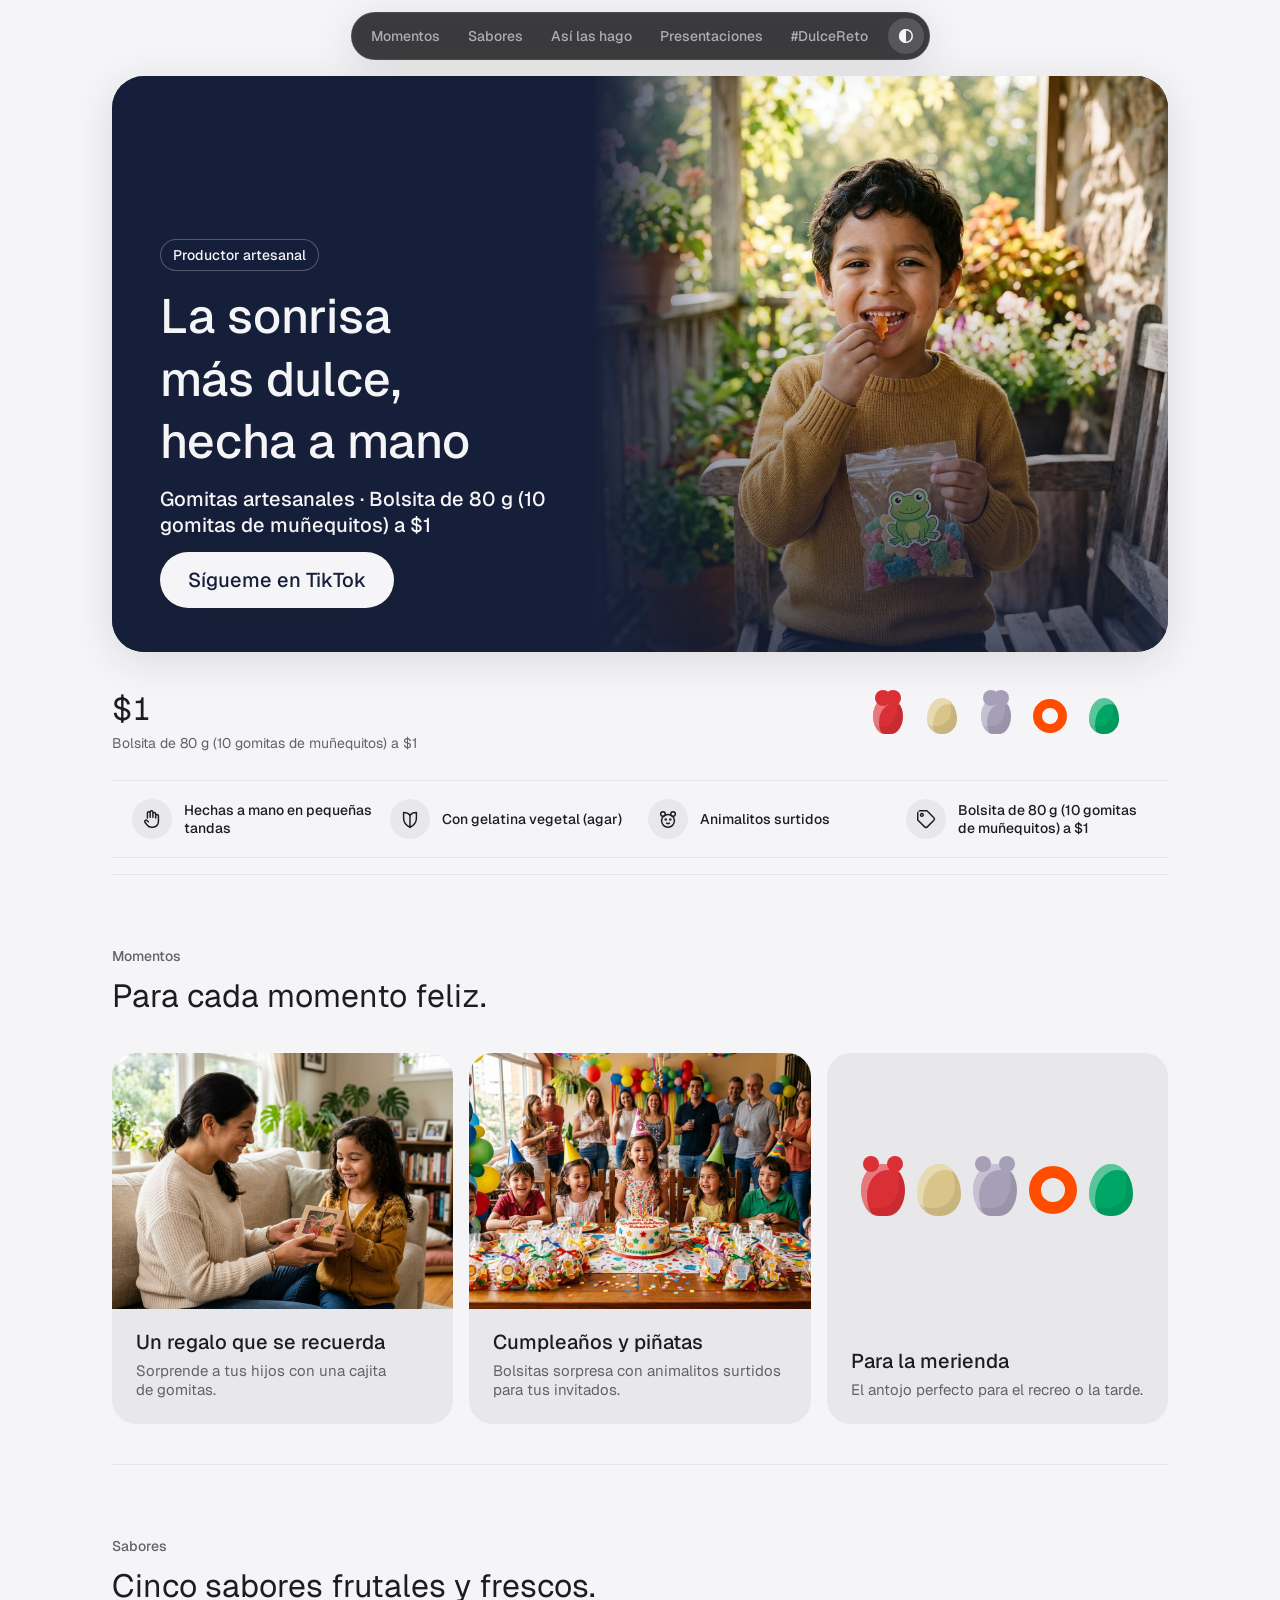
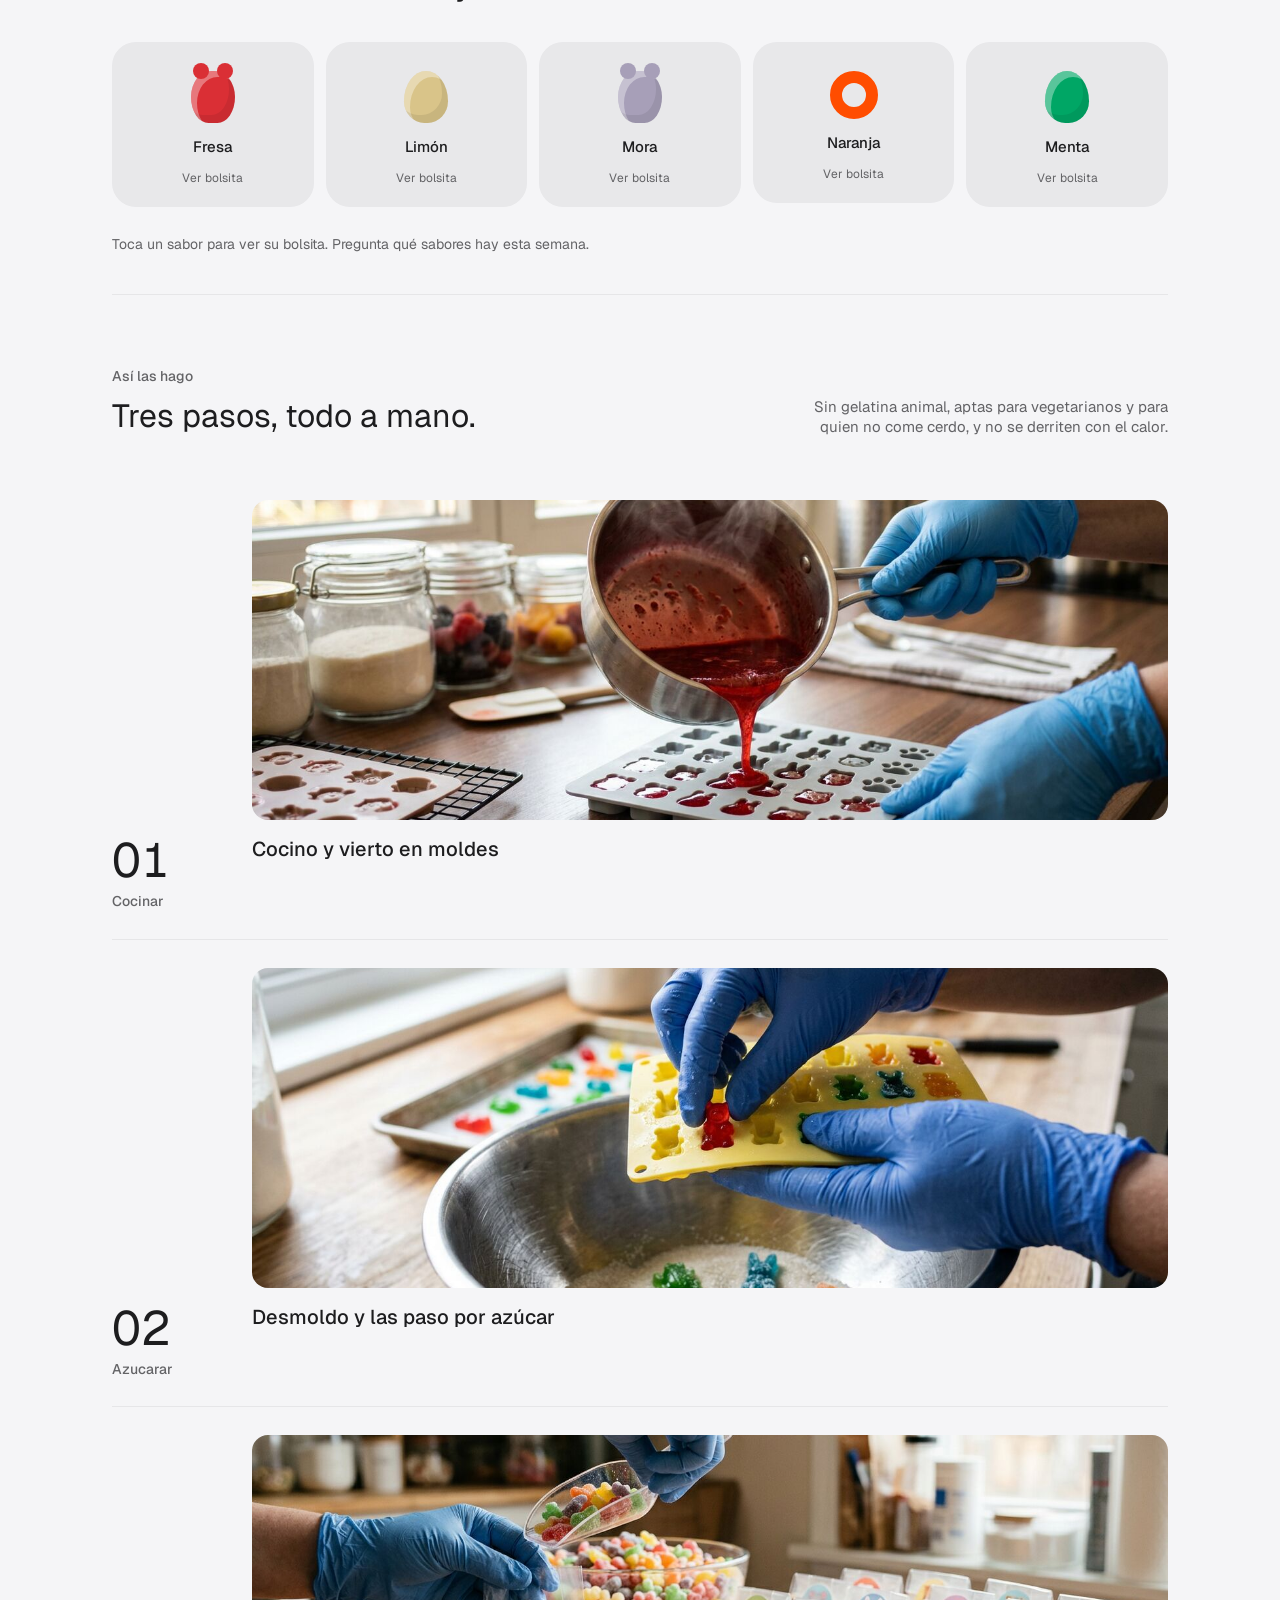
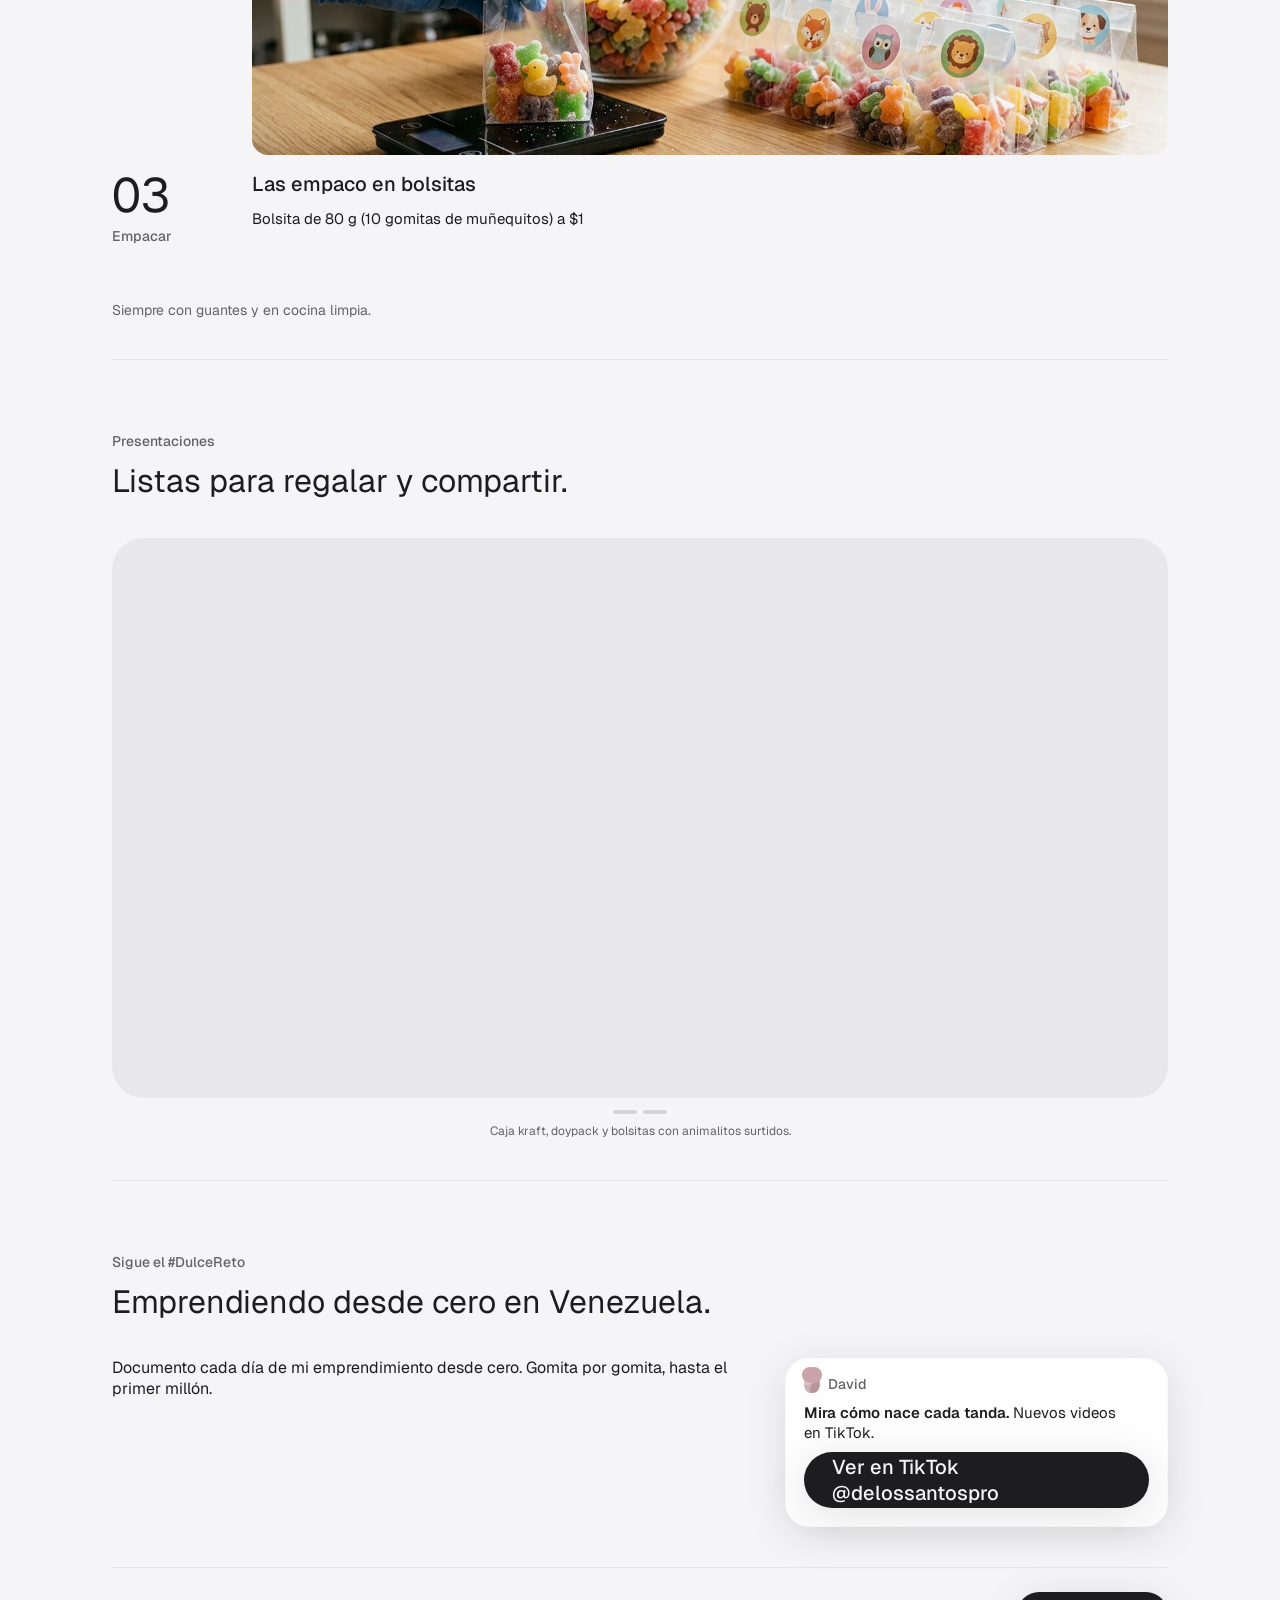
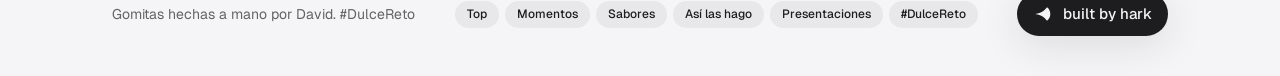
==== gomitas/index.html @ 108164f8 "Agregar páginas de gomitas (clientes y vendedores)" ====
<!doctype html>
<html lang="es-VE">
  <head>
    <meta charset="utf-8" />
    <meta name="viewport" content="width=device-width, initial-scale=1" />
    <title>La sonrisa más dulce, hecha a mano · Gomitas artesanales</title>
    <link rel="preconnect" href="https://fonts.googleapis.com" />
    <link rel="preconnect" href="https://fonts.gstatic.com" crossorigin />
    <link
      rel="stylesheet"
      href="https://fonts.googleapis.com/css2?family=Geist:wght@400;500;600&family=Geist+Mono:wght@400&display=swap"
    />
    <link rel="stylesheet" href="hark.css" />
    <link rel="stylesheet" href="hark-hero.css" />
    <link rel="stylesheet" href="hark-charts.css" />
    <style>
      /* Hero photo: square, boy centered, never cropped off */
      .x-hero-media { position: absolute; z-index: -2; overflow: hidden; }
      .x-hero-media .hero__img { object-position: center; z-index: 0; }
      @media (min-width: 761px) {
        .x-hero-media {
          top: 0; right: 0; bottom: 0; height: 100%; aspect-ratio: 1 / 1;
          -webkit-mask-image: linear-gradient(to right, transparent 0%, #000 22%);
          mask-image: linear-gradient(to right, transparent 0%, #000 22%);
        }
        .hero .hero__copy { max-width: min(40rem, 52%); }
      }
      @media (max-width: 760px) {
        .hero::after { display: none; }
        .x-hero-media { position: relative; width: 100%; aspect-ratio: 1 / 1; flex: none; }
        .hero .hero__copy { padding-top: 24px; }
      }
      /* Ken Burns, kept small so nothing gets cut */
      .hero .hero__img.x-kenburns { animation: x-kb 22s ease-in-out infinite alternate; transform-origin: 50% 50%; }
      @keyframes x-kb {
        from { transform: scale(1); }
        to { transform: scale(1.05); }
      }
      .hero .x-cta { background: var(--hero-text); color: var(--hero-surface); }

      /* Big TikTok button */
      .x-cta {
        display: inline-flex; align-items: center; justify-content: center; gap: 10px;
        min-height: 56px; padding: 0 28px; border-radius: var(--r-pill);
        background: var(--fill-primary); color: var(--text-primary-on);
        font: var(--type-body); font-weight: var(--weight-medium); font-size: var(--size-heading);
        text-decoration: none; box-shadow: var(--hark-shadow);
        transition: transform var(--dur-quick) var(--ease-out);
      }
      .x-cta:hover { transform: translateY(-2px) scale(1.02); }
      .x-cta:focus-visible { outline: 2px solid var(--text-primary); outline-offset: 3px; }
      .hero .x-cta { justify-self: start; }

      /* Gummy shapes */
      .x-gummy {
        display: inline-block; width: 44px; height: 52px;
        border-radius: 50% 50% 46% 46% / 58% 58% 42% 42%;
        background: var(--g, var(--chart-7));
        box-shadow: inset -6px -8px 0 rgba(0, 0, 0, 0.08), inset 6px 6px 0 rgba(255, 255, 255, 0.35);
        animation: x-float 4.2s ease-in-out infinite;
        animation-delay: var(--d, 0s);
      }
      .x-gummy--bear { border-radius: 46% 46% 40% 40% / 50% 50% 50% 50%; position: relative; }
      .x-gummy--bear::before, .x-gummy--bear::after {
        content: ""; position: absolute; top: -8px; width: 16px; height: 16px; border-radius: 50%; background: inherit;
      }
      .x-gummy--bear::before { left: 2px; }
      .x-gummy--bear::after { right: 2px; }
      .x-gummy--ring { border-radius: 50%; width: 48px; height: 48px; background: transparent; border: 12px solid var(--g); box-shadow: none; }
      @keyframes x-float {
        0%, 100% { transform: translateY(0) rotate(-4deg); }
        50% { transform: translateY(-10px) rotate(5deg); }
      }

      /* Flavors */
      .x-flavors { list-style: none; margin: 0; padding: 0; display: grid; grid-template-columns: repeat(auto-fit, minmax(140px, 1fr)); gap: 12px; }
      .x-flavors button {
        width: 100%; display: grid; justify-items: center; gap: 14px; padding: 28px 16px 20px; cursor: pointer;
        border: 1px solid transparent; border-radius: var(--r-l); background: var(--fill-tertiary);
        font: var(--type-body); font-weight: var(--weight-medium); color: var(--text-primary);
        transition: transform var(--dur-quick) var(--ease-out), border-color var(--dur-quick) var(--ease-out);
      }
      .x-flavors button:hover { transform: translateY(-3px); border-color: var(--stroke-primary); }
      .x-flavors small { font: var(--type-caption); color: var(--text-secondary); }

      /* Tappable floating gummies */
      .x-gbtn {
        display: inline-flex; align-items: center; justify-content: center; min-width: var(--tap); min-height: 56px;
        padding: 4px; border: 0; background: none; cursor: pointer; border-radius: var(--r-s);
        transition: transform var(--dur-quick) var(--ease-out);
      }
      .x-gbtn:hover { transform: scale(1.12); }
      .x-gbtn:focus-visible, .x-flavors button:focus-visible { outline: 2px solid var(--text-primary); outline-offset: 2px; }
      .x-gbtn--s .x-gummy { width: 30px; height: 36px; }
      .x-gbtn--s .x-gummy--ring { width: 34px; height: 34px; border-width: 9px; }
      .x-price { position: relative; }
      .x-float-gummies { display: flex; flex-wrap: wrap; gap: 6px; justify-content: center; padding-top: 8px; }
      @media (min-width: 761px) {
        .x-price { display: flex; align-items: center; gap: 16px; }
        .x-price > .stats { flex: 1; min-width: 0; }
        .x-float-gummies { flex: none; padding: 0 4% 0 0; gap: 10px; }
      }

      /* Flavor modal */
      .x-modal {
        border: 0; padding: 0; width: min(560px, calc(100% - 24px)); max-height: calc(100% - 32px);
        border-radius: var(--r-xl); background: var(--fill-primary-on); color: var(--text-primary); box-shadow: var(--hark-shadow);
      }
      .x-modal::backdrop { background: rgb(0 0 0 / 0.5); -webkit-backdrop-filter: var(--hark-blur); backdrop-filter: var(--hark-blur); }
      .x-modal[open] { animation: x-pop var(--dur-draw, 0.3s) var(--ease-out); }
      @keyframes x-pop { from { opacity: 0; transform: translateY(16px) scale(0.97); } to { opacity: 1; transform: none; } }
      .x-modal__inner { position: relative; display: grid; gap: 14px; padding: 24px; }
      .x-modal__close {
        position: absolute; top: 12px; right: 12px; width: var(--tap); height: var(--tap); border-radius: 50%;
        border: 1px solid var(--stroke-secondary); background: var(--fill-primary-on); color: var(--text-primary);
        font: var(--type-heading); line-height: 1; cursor: pointer; z-index: 1;
      }
      .x-modal__close:focus-visible, .x-modal .x-cta:focus-visible { outline: 2px solid var(--text-primary); outline-offset: 2px; }
      .x-modal__stage { margin: 8px 0 0; border-radius: var(--r-l); background: var(--fill-tertiary); overflow: hidden; aspect-ratio: 1408 / 768; }
      .x-modal__stage img { display: block; width: 100%; height: 100%; object-fit: contain; scale: 1.08; animation: x-wobble 3.6s ease-in-out infinite; }
      .x-modal__stage img[hidden] { display: none; }
      @keyframes x-wobble {
        0%, 100% { transform: translateY(0) rotate(-2deg); }
        50% { transform: translateY(-8px) rotate(2deg); }
      }
      .x-modal h2 { font: var(--type-title); margin: 0; padding-right: 48px; }
      .x-modal p { margin: 0; font: var(--type-body); color: var(--text-secondary); }
      .x-modal .x-cta { justify-self: stretch; }

      /* Carousel */
      .x-carousel { margin: 0; }
      .x-carousel__stage { position: relative; border-radius: var(--r-xl); overflow: hidden; height: clamp(280px, 46vw, 560px); background: var(--fill-tertiary); }
      .x-carousel__stage img { position: absolute; inset: 0; width: 100%; height: 100%; object-fit: cover; opacity: 0; animation: x-fade 12s infinite; }
      .x-carousel__stage img:nth-child(1) { animation-delay: 0s; }
      .x-carousel__stage img:nth-child(2) { animation-delay: 6s; }
      .x-carousel__stage:hover img { animation-play-state: paused; }
      .x-carousel__stage img.x-crop-zoom { transform: scale(1.6); transform-origin: 70% 65%; }
      @keyframes x-fade {
        0% { opacity: 0; transform: scale(1.04); }
        8% { opacity: 1; }
        50% { opacity: 1; }
        58% { opacity: 0; transform: scale(1); }
        100% { opacity: 0; }
      }
      .x-carousel__dots { display: flex; gap: 6px; justify-content: center; padding-top: 12px; }
      .x-carousel__dots span { width: 24px; height: 4px; border-radius: var(--r-pill); background: var(--stroke-primary); position: relative; overflow: hidden; }
      .x-carousel__dots span::after { content: ""; position: absolute; inset: 0; background: var(--text-primary); transform: scaleX(0); transform-origin: left; animation: x-bar 12s linear infinite; }
      .x-carousel__dots span:nth-child(2)::after { animation-delay: 6s; }
      @keyframes x-bar { 0% { transform: scaleX(0); } 50% { transform: scaleX(1); opacity: 1; } 50.01%, 100% { opacity: 0; } }
      .x-carousel figcaption { font-size: var(--size-caption); color: var(--text-secondary); padding: 10px 4px 0; text-align: center; }

      /* Reveal on scroll */
      .x-motion .x-reveal { opacity: 0; transform: translateY(28px); transition: opacity 0.8s var(--ease-out), transform 0.8s var(--ease-out); }
      .x-motion .x-reveal.is-in { opacity: 1; transform: none; }

      .x-motion .x-reveal { transition-delay: var(--delay, 0s); }

      /* Trust strip */
      .x-trust {
        list-style: none; margin: 0; padding: 18px 20px; display: grid;
        grid-template-columns: repeat(4, minmax(0, 1fr)); gap: 16px;
        border-top: 1px solid var(--stroke-secondary); border-bottom: 1px solid var(--stroke-secondary);
      }
      .x-trust li { display: flex; align-items: center; gap: 12px; font: var(--type-label); color: var(--text-primary); }
      .x-trust svg {
        flex: none; width: 40px; height: 40px; padding: 9px; border-radius: 50%; background: var(--fill-tertiary);
        fill: none; stroke: var(--text-primary); stroke-width: 1.6; stroke-linecap: round; stroke-linejoin: round;
      }
      @media (max-width: 900px) { .x-trust { grid-template-columns: repeat(2, minmax(0, 1fr)); } }
      @media (max-width: 480px) { .x-trust { grid-template-columns: 1fr; padding: 16px 4px; } }

      /* Moment cards */
      .x-moments { display: grid; grid-template-columns: repeat(3, minmax(0, 1fr)); gap: 16px; }
      .x-moment { display: flex; flex-direction: column; border-radius: var(--r-l); background: var(--fill-tertiary); overflow: hidden; }
      .x-moment__media { margin: 0; aspect-ratio: 4 / 3; overflow: hidden; }
      .x-moment__media img {
        width: 100%; height: 100%; object-fit: cover; display: block;
        transform: scale(1.1); transition: transform 1.6s var(--ease-out);
      }
      .x-moment.is-in .x-moment__media img, :root:not(.x-motion) .x-moment__media img { transform: scale(1); }
      .x-moment:hover .x-moment__media img { transform: scale(1.06); transition-duration: 0.9s; }
      .x-moment__body { padding: 20px 24px 24px; }
      .x-moment h3 { font: var(--type-heading); margin: 0 0 6px; }
      .x-moment p { margin: 0; font: var(--type-body); color: var(--text-secondary); }
      .x-moment--text { justify-content: flex-end; }
      .x-moment__deco { flex: 1; min-height: 160px; display: flex; align-items: center; justify-content: center; gap: 18px; }
      @media (max-width: 900px) { .x-moments { grid-template-columns: 1fr; } .x-moment__deco { min-height: 120px; } }

      @media (prefers-reduced-motion: reduce) {
        .x-moment__media img, .x-moment:hover .x-moment__media img { transform: none; transition: none; }
        .hero .hero__img.x-kenburns, .x-gummy, .x-carousel__dots span::after { animation: none; }
        .x-cta, .x-gbtn, .x-flavors button { transition: none; }
        .x-modal[open], .x-modal__stage img { animation: none; }
        .x-carousel__stage { height: auto; display: grid; grid-template-columns: 1fr 1fr; gap: 12px; background: none; border-radius: 0; }
        .x-carousel__stage img { position: static; opacity: 1; animation: none; height: clamp(200px, 32vw, 420px); border-radius: var(--r-l); }
        .x-carousel__stage img.x-crop-zoom { transform: none; object-position: 75% 70%; }
        .x-carousel__dots { display: none; }
        .x-motion .x-reveal { opacity: 1; transform: none; transition: none; }
      }
    </style>
  </head>
  <body>
    <div class="page" id="top">
      <header class="nav glass" data-auto></header>
      <main class="main">
        <section class="hero">
          <div class="x-hero-media"><img class="hero__img x-kenburns" src="hero-nino-centrado.jpg" alt="Niño sonriente comiendo gomitas, con una bolsita en la mano" /></div>
          <div class="hero__copy">
            <p class="hero__eyebrow">Productor artesanal</p>
            <h1>La sonrisa más dulce, hecha a mano</h1>
            <p class="hero__sub">Gomitas artesanales · Bolsita de 80 g (10 gomitas de muñequitos) a $1</p>
            <a class="x-cta" href="https://www.tiktok.com/@delossantospro" target="_blank" rel="noopener">Sígueme en TikTok</a>
          </div>
        </section>

        <div class="x-price x-reveal">
          <section class="stats">
            <div class="stat"><span class="stat__fig">$1</span><span class="stat__label">Bolsita de 80 g (10 gomitas de muñequitos) a $1</span></div>
          </section>
          <div class="x-float-gummies" role="group" aria-label="Toca un sabor">
            <button type="button" class="x-gbtn x-gbtn--s" data-flavor="fresa" aria-label="Ver sabor Fresa" aria-haspopup="dialog"><span class="x-gummy x-gummy--bear" style="--g: var(--fill-system-red)"></span></button>
            <button type="button" class="x-gbtn x-gbtn--s" data-flavor="limon" aria-label="Ver sabor Limón" aria-haspopup="dialog"><span class="x-gummy" style="--g: var(--chart-5); --d: -0.8s"></span></button>
            <button type="button" class="x-gbtn x-gbtn--s" data-flavor="mora" aria-label="Ver sabor Mora" aria-haspopup="dialog"><span class="x-gummy x-gummy--bear" style="--g: var(--chart-4); --d: -1.6s"></span></button>
            <button type="button" class="x-gbtn x-gbtn--s" data-flavor="naranja" aria-label="Ver sabor Naranja" aria-haspopup="dialog"><span class="x-gummy x-gummy--ring" style="--g: var(--fill-system-orange); --d: -2.4s"></span></button>
            <button type="button" class="x-gbtn x-gbtn--s" data-flavor="menta" aria-label="Ver sabor Menta" aria-haspopup="dialog"><span class="x-gummy" style="--g: var(--fill-system-green); --d: -3.2s"></span></button>
          </div>
        </div>

        <ul class="x-trust x-reveal" aria-label="Por qué elegirlas">
          <li>
            <svg viewBox="0 0 24 24" aria-hidden="true"><path d="M7 11V5.5a1.5 1.5 0 0 1 3 0V10m0-1.5v-4a1.5 1.5 0 0 1 3 0V10m0-3.5a1.5 1.5 0 0 1 3 0V11m0-2.5a1.5 1.5 0 0 1 3 0V15a6 6 0 0 1-6 6h-1.5a6 6 0 0 1-4.6-2.2L4.3 15.6a1.5 1.5 0 0 1 2.2-2L8 15"/></svg>
            <span>Hechas a mano en pequeñas tandas</span>
          </li>
          <li>
            <svg viewBox="0 0 24 24" aria-hidden="true"><path d="M12 21c4.5-2 7-5.5 7-10V5c-3 0-5.5 1-7 3-1.5-2-4-3-7-3v6c0 4.5 2.5 8 7 10Z"/><path d="M12 8v13"/></svg>
            <span>Con gelatina vegetal (agar)</span>
          </li>
          <li>
            <svg viewBox="0 0 24 24" aria-hidden="true"><circle cx="6.5" cy="6.5" r="2.5"/><circle cx="17.5" cy="6.5" r="2.5"/><circle cx="12" cy="14" r="7"/><circle cx="9.5" cy="12.5" r=".6"/><circle cx="14.5" cy="12.5" r=".6"/><path d="M10.5 16.5c.9.7 2.1.7 3 0"/></svg>
            <span>Animalitos surtidos</span>
          </li>
          <li>
            <svg viewBox="0 0 24 24" aria-hidden="true"><path d="M20.6 13.4 13.4 20.6a2 2 0 0 1-2.8 0L3 13V3h10l7.6 7.6a2 2 0 0 1 0 2.8Z"/><circle cx="7.5" cy="7.5" r="1.5"/></svg>
            <span>Bolsita de 80 g (10 gomitas de muñequitos) a $1</span>
          </li>
        </ul>

        <section class="section" id="momentos" data-nav="Momentos">
          <div class="head">
            <p class="head__eyebrow">Momentos</p>
            <h2>Para cada momento feliz.</h2>
          </div>
          <div class="x-moments">
            <article class="x-moment x-reveal">
              <figure class="x-moment__media"><img src="mama-regalo.jpg" alt="Mamá regalando una cajita de gomitas a su hija" /></figure>
              <div class="x-moment__body">
                <h3>Un regalo que se recuerda</h3>
                <p>Sorprende a tus hijos con una cajita de gomitas.</p>
              </div>
            </article>
            <article class="x-moment x-reveal" style="--delay: 0.12s">
              <figure class="x-moment__media"><img src="cumple-gomitas.jpg" alt="Fiesta de cumpleaños con bolsitas de gomitas como sorpresa" /></figure>
              <div class="x-moment__body">
                <h3>Cumpleaños y piñatas</h3>
                <p>Bolsitas sorpresa con animalitos surtidos para tus invitados.</p>
              </div>
            </article>
            <article class="x-moment x-moment--text x-reveal" style="--delay: 0.24s">
              <div class="x-moment__deco" role="group" aria-label="Toca un sabor" style="gap: 4px; flex-wrap: wrap">
                <button type="button" class="x-gbtn" data-flavor="fresa" aria-label="Ver sabor Fresa" aria-haspopup="dialog"><span class="x-gummy x-gummy--bear" style="--g: var(--fill-system-red)"></span></button>
                <button type="button" class="x-gbtn" data-flavor="limon" aria-label="Ver sabor Limón" aria-haspopup="dialog"><span class="x-gummy" style="--g: var(--chart-5); --d: -1s"></span></button>
                <button type="button" class="x-gbtn" data-flavor="mora" aria-label="Ver sabor Mora" aria-haspopup="dialog"><span class="x-gummy x-gummy--bear" style="--g: var(--chart-4); --d: -2s"></span></button>
                <button type="button" class="x-gbtn" data-flavor="naranja" aria-label="Ver sabor Naranja" aria-haspopup="dialog"><span class="x-gummy x-gummy--ring" style="--g: var(--fill-system-orange); --d: -3s"></span></button>
                <button type="button" class="x-gbtn" data-flavor="menta" aria-label="Ver sabor Menta" aria-haspopup="dialog"><span class="x-gummy" style="--g: var(--fill-system-green); --d: -3.6s"></span></button>
              </div>
              <div class="x-moment__body">
                <h3>Para la merienda</h3>
                <p>El antojo perfecto para el recreo o la tarde.</p>
              </div>
            </article>
          </div>
        </section>

        <section class="section" id="sabores" data-nav="Sabores">
          <div class="head">
            <p class="head__eyebrow">Sabores</p>
            <h2>Cinco sabores frutales y frescos.</h2>
          </div>
          <ul class="x-flavors x-reveal">
            <li><button type="button" data-flavor="fresa" aria-haspopup="dialog"><span class="x-gummy x-gummy--bear" style="--g: var(--fill-system-red)" aria-hidden="true"></span><span>Fresa</span><small>Ver bolsita</small></button></li>
            <li><button type="button" data-flavor="limon" aria-haspopup="dialog"><span class="x-gummy" style="--g: var(--chart-5); --d: -0.8s" aria-hidden="true"></span><span>Limón</span><small>Ver bolsita</small></button></li>
            <li><button type="button" data-flavor="mora" aria-haspopup="dialog"><span class="x-gummy x-gummy--bear" style="--g: var(--chart-4); --d: -1.6s" aria-hidden="true"></span><span>Mora</span><small>Ver bolsita</small></button></li>
            <li><button type="button" data-flavor="naranja" aria-haspopup="dialog"><span class="x-gummy x-gummy--ring" style="--g: var(--fill-system-orange); --d: -2.4s" aria-hidden="true"></span><span>Naranja</span><small>Ver bolsita</small></button></li>
            <li><button type="button" data-flavor="menta" aria-haspopup="dialog"><span class="x-gummy" style="--g: var(--fill-system-green); --d: -3.2s" aria-hidden="true"></span><span>Menta</span><small>Ver bolsita</small></button></li>
          </ul>
          <p class="fineprint">Toca un sabor para ver su bolsita. Pregunta qué sabores hay esta semana.</p>
        </section>

        <section class="section" id="elaboracion" data-nav="Así las hago">
          <div class="head">
            <p class="head__eyebrow">Así las hago</p>
            <h2>Tres pasos, todo a mano.</h2>
            <p class="head__sub">Sin gelatina animal, aptas para vegetarianos y para quien no come cerdo, y no se derriten con el calor.</p>
          </div>
          <div class="steps">
            <article class="step x-reveal">
              <figure class="step__figure"><img src="elab-1-guantes.jpg" alt="Manos con guantes vertiendo la mezcla de gomitas en los moldes" /></figure>
              <div class="step__intro"><p class="step__num">01</p><p class="step__eyebrow">Cocinar</p></div>
              <div><h3>Cocino y vierto en moldes</h3></div>
            </article>
            <article class="step x-reveal">
              <figure class="step__figure"><img src="elab-2-guantes.jpg" alt="Manos con guantes desmoldando gomitas y pasándolas por azúcar" /></figure>
              <div class="step__intro"><p class="step__num">02</p><p class="step__eyebrow">Azucarar</p></div>
              <div><h3>Desmoldo y las paso por azúcar</h3></div>
            </article>
            <article class="step x-reveal">
              <figure class="step__figure"><img src="elab-3-guantes.jpg" alt="Manos con guantes empacando gomitas en bolsitas" /></figure>
              <div class="step__intro"><p class="step__num">03</p><p class="step__eyebrow">Empacar</p></div>
              <div><h3>Las empaco en bolsitas</h3><p>Bolsita de 80 g (10 gomitas de muñequitos) a $1</p></div>
            </article>
          </div>
          <p class="fineprint">Siempre con guantes y en cocina limpia.</p>
        </section>

        <section class="section" id="presentaciones" data-nav="Presentaciones">
          <div class="head">
            <p class="head__eyebrow">Presentaciones</p>
            <h2>Listas para regalar y compartir.</h2>
          </div>
          <figure class="x-carousel x-reveal">
            <div class="x-carousel__stage">
              <img src="presentaciones-artesanal.jpg" alt="Gomitas artesanales en caja kraft, doypack y bolsitas con stickers de animalitos" />
              <img src="presentaciones-artesanal.jpg" class="x-crop-zoom" alt="Detalle de las bolsitas de gomitas con stickers de animalitos" />
            </div>
            <div class="x-carousel__dots" aria-hidden="true"><span></span><span></span></div>
            <figcaption>Caja kraft, doypack y bolsitas con animalitos surtidos.</figcaption>
          </figure>
        </section>

        <section class="section" id="dulcereto" data-nav="#DulceReto">
          <div class="head">
            <p class="head__eyebrow">Sigue el #DulceReto</p>
            <h2>Emprendiendo desde cero en Venezuela.</h2>
          </div>
          <div class="pair x-reveal">
            <div class="prose">
              <p>Documento cada día de mi emprendimiento desde cero. Gomita por gomita, hasta el primer millón.</p>
            </div>
            <aside class="callout" aria-label="Sígueme">
              <p class="callout__head"><span class="x-gummy x-gummy--bear" style="--g: var(--chart-7); width: 16px; height: 18px" aria-hidden="true"></span> David</p>
              <p class="callout__lead"><strong>Mira cómo nace cada tanda.</strong> Nuevos videos en TikTok.</p>
              <a class="x-cta" href="https://www.tiktok.com/@delossantospro" target="_blank" rel="noopener">Ver en TikTok @delossantospro</a>
            </aside>
          </div>
        </section>
      </main>
      <footer class="foot">
        <p>Gomitas hechas a mano por David. #DulceReto</p>
        <nav aria-label="Volver a las secciones" data-auto></nav>
        <a class="badge" href="https://hark.com/" target="_blank" rel="noopener"><span class="hark-mark"></span><span>built by hark</span></a>
      </footer>
    </div>
    <dialog class="x-modal" id="x-flavor" aria-modal="true" aria-labelledby="x-flavor-title" aria-describedby="x-flavor-text">
      <div class="x-modal__inner">
        <button type="button" class="x-modal__close" aria-label="Cerrar">×</button>
        <figure class="x-modal__stage">
          <img src="sabor80-fresa.jpg" data-flavor-img="fresa" alt="Bolsita de gomitas sabor fresa, 80 g" hidden />
          <img src="sabor80-limon.jpg" data-flavor-img="limon" alt="Bolsita de gomitas sabor limón, 80 g" hidden />
          <img src="sabor80-mora.jpg" data-flavor-img="mora" alt="Bolsita de gomitas sabor mora, 80 g" hidden />
          <img src="sabor80-naranja.jpg" data-flavor-img="naranja" alt="Bolsita de gomitas sabor naranja, 80 g" hidden />
          <img src="sabor80-menta.jpg" data-flavor-img="menta" alt="Bolsita de gomitas sabor menta, 80 g" hidden />
        </figure>
        <h2 id="x-flavor-title">Fresa</h2>
        <p id="x-flavor-text">Bolsita de fresa · 80 g · 10 gomitas de muñequitos · $1</p>
        <a class="x-cta" href="https://www.tiktok.com/@delossantospro" target="_blank" rel="noopener">Pídela por TikTok</a>
      </div>
    </dialog>
    <script src="hark.js"></script>
    <script>
      (function () {
        var names = { fresa: "Fresa", limon: "Limón", mora: "Mora", naranja: "Naranja", menta: "Menta" };
        var dlg = document.getElementById("x-flavor");
        var title = document.getElementById("x-flavor-title");
        var text = document.getElementById("x-flavor-text");
        var imgs = dlg.querySelectorAll("[data-flavor-img]");
        var lastTrigger = null;
        function focusables() {
          return Array.prototype.filter.call(dlg.querySelectorAll("button, a[href]"), function (el) { return el.offsetParent !== null; });
        }
        function open(key, trigger) {
          var name = names[key]; if (!name) return;
          lastTrigger = trigger;
          title.textContent = name;
          text.textContent = "Bolsita de " + name.toLowerCase() + " · 80 g · 10 gomitas de muñequitos · $1";
          imgs.forEach(function (img) { img.hidden = img.getAttribute("data-flavor-img") !== key; });
          if (typeof dlg.showModal === "function") dlg.showModal(); else dlg.setAttribute("open", "");
          dlg.querySelector(".x-modal__close").focus();
        }
        function close() {
          if (typeof dlg.close === "function" && dlg.open) dlg.close(); else dlg.removeAttribute("open");
        }
        dlg.addEventListener("close", function () { if (lastTrigger) lastTrigger.focus(); });
        document.querySelectorAll("[data-flavor]").forEach(function (btn) {
          btn.addEventListener("click", function () { open(btn.getAttribute("data-flavor"), btn); });
        });
        dlg.querySelector(".x-modal__close").addEventListener("click", close);
        dlg.addEventListener("click", function (e) { if (e.target === dlg) close(); });
        dlg.addEventListener("keydown", function (e) {
          if (e.key === "Escape") { e.preventDefault(); close(); return; }
          if (e.key !== "Tab") return;
          var f = focusables(); if (!f.length) return;
          var first = f[0], last = f[f.length - 1];
          if (e.shiftKey && document.activeElement === first) { e.preventDefault(); last.focus(); }
          else if (!e.shiftKey && document.activeElement === last) { e.preventDefault(); first.focus(); }
        });
      })();
    </script>
    <script>
      (function () {
        if (window.matchMedia("(prefers-reduced-motion: reduce)").matches || !("IntersectionObserver" in window)) return;
        document.documentElement.classList.add("x-motion");
        var io = new IntersectionObserver(function (entries) {
          entries.forEach(function (e) {
            if (e.isIntersecting) { e.target.classList.add("is-in"); io.unobserve(e.target); }
          });
        }, { threshold: 0.12, rootMargin: "0px 0px -40px 0px" });
        document.querySelectorAll(".x-reveal").forEach(function (el) { io.observe(el); });
      })();
    </script>
  </body>
</html>
---- gomitas/hark.css ----
/* Hark's design tokens and component styles. Each component's rules follow its @component comment. style-gates: data */

/* @component foundations */
:root {
  color-scheme: light dark;

  --text-primary: light-dark(#1d1d1f, #f5f5f7);         /* body text */
  --text-secondary: light-dark(#636366, #a1a1a6);       /* supporting grey text */
  --text-tertiary: light-dark(#1d1d1f4d, #f5f5f74d);    /* hollow dots, faint marks; never body text */
  --text-primary-on: light-dark(#f5f5f7, #1d1d1f);      /* text on --fill-primary */
  --text-secondary-on: light-dark(#aeaeb2, #5c5c60);    /* grey text on --fill-primary */
  --fill-primary: light-dark(#1d1d1f, #f5f5f7);         /* the strong fill: solid chips, the nav, the badge */
  --fill-primary-on: light-dark(#f5f5f7, #1d1d1f);      /* the page background */
  --fill-secondary: light-dark(#1d1d1f80, #f5f5f780);
  --fill-tertiary: light-dark(#e8e8ea, #2a2a2d);        /* the grey card, panel and row tint */
  --fill-segment: light-dark(#3a3a3c, #e2e2e4);         /* the nav's tab track */
  --fill-system-green: #00a665;                         /* status: done, ready */
  --fill-system-orange: #ff4d00;                        /* status: now, current */
  --fill-system-red: light-dark(#da2f35, #f1555b);      /* status: blocked, error */
  --transparent-primary: light-dark(#1d1d1f4d, #f5f5f74d);
  --stroke-primary: light-dark(#1d1d1f24, #f5f5f724);   /* strong hairline */
  --stroke-secondary: light-dark(#1d1d1f12, #f5f5f712); /* faint hairline between rows */
  --stroke-primary-on: light-dark(#f5f5f71a, #1d1d1f1a);
  --stroke-composer: light-dark(#f5f5f780, #1d1d1f80);  /* the callout's glass edge */
  --stroke-system-orange: #ff4d0026;
  --hover-wash: light-dark(#1d1d1f0d, #f5f5f70d);
  --hover-wash-primary-on: light-dark(#f9f9fa26, #1d1d1f14);

  /* The hero is light text over a dark photo in both themes. */
  --hero-surface: #161f39;
  --hero-text: #f5f5f7;
  --hero-text-muted: #f5f5f7cc;
  --hero-scrim-strong: rgb(22 31 57 / 0.78);
  --hero-scrim-soft: rgb(22 31 57 / 0.3);
  --hero-scrim-side: rgb(22 31 57 / 0.45);
  --hero-glass: rgb(22 31 57 / 0.42);
  --hero-glass-faint: rgb(22 31 57 / 0.35);
  --hero-glass-stroke: rgb(245 245 247 / 0.28);

  --mat-regular: light-dark(rgb(255 255 255 / 0.56), rgb(29 29 31 / 0.55));
  --mat-thin: light-dark(rgb(255 255 255 / 0.22), rgb(29 29 31 / 0.4));
  --mat-agent: light-dark(rgb(255 255 255 / 0.84), rgb(29 29 31 / 0.66));
  --mat-inverse: color-mix(in srgb, var(--fill-primary) 86%, transparent);  /* the nav: dark on light, light on dark */
  --hark-blur: blur(50px) saturate(1.6);
  --hark-shadow: 0 8px 40px #1d1d1f1f;

  --sans: "GT Standard", "GT Standard L", "Geist", -apple-system, BlinkMacSystemFont, "Helvetica Neue", sans-serif;
  --lh: 1.3;                                            /* every text style is 130% */
  --weight-light: 300;
  --weight-regular: 400;
  --weight-medium: 500;
  --weight-bold: 600;
  --size-caption: 12px;                                 /* the smallest text allowed */
  --size-meta: 13px;
  --size-small: 14px;
  --size-body: 15px;
  --size-prose: 16px;
  --size-heading: 20px;
  --size-figure: clamp(24px, 3vw, 32px);
  --size-title: clamp(26px, 3vw, 32px);
  --size-display: clamp(34px, 5vw, 48px);
  --size-lede: clamp(16px, 1.7vw, 20px);

  --type-caption: var(--weight-regular) var(--size-caption)/var(--lh) var(--sans);
  --type-tag: var(--weight-medium) var(--size-caption)/var(--lh) var(--sans);
  --type-small: var(--weight-regular) var(--size-small)/var(--lh) var(--sans);
  --type-label: var(--weight-medium) var(--size-small)/var(--lh) var(--sans);
  --type-body: var(--weight-regular) var(--size-body)/var(--lh) var(--sans);
  --type-body-strong: var(--weight-medium) var(--size-body)/var(--lh) var(--sans);
  --type-heading: var(--weight-medium) var(--size-heading)/var(--lh) var(--sans);
  --type-lede: var(--weight-medium) var(--size-lede)/var(--lh) var(--sans);
  --type-figure: var(--weight-regular) var(--size-figure)/var(--lh) var(--sans);
  --type-title: var(--weight-regular) var(--size-title)/var(--lh) var(--sans);
  --type-display: var(--weight-medium) var(--size-display)/var(--lh) var(--sans);
  --type-numeral: var(--weight-regular) 48px/1 var(--sans);

  --r-s: 12px;
  --r-m: 16px;
  --r-l: 24px;
  --r-xl: 32px;
  --r-pill: 100px;

  --ease-out: cubic-bezier(0.23, 1, 0.32, 1);
  --dur-quick: 160ms;
  --dur-draw: 1400ms;

  --page-max: 1120px;
  --gutter: clamp(16px, 3vw, 32px);                     /* the page's side padding */
  --tap: 44px;                                          /* the smallest touch target */
}
:root[data-theme="light"] { color-scheme: light; }
:root[data-theme="dark"] { color-scheme: dark; }

* { box-sizing: border-box; }
html { -webkit-text-size-adjust: 100%; scroll-behavior: smooth; }
@media (prefers-reduced-motion: reduce) { html { scroll-behavior: auto; } }

body {
  margin: 0;
  background: var(--fill-primary-on);
  color: var(--text-primary);
  font: var(--type-body);
  -webkit-font-smoothing: antialiased;
  overflow-x: hidden;
}

img { max-width: 100%; display: block; }
figure { margin-inline: 0; }
a { color: inherit; }
b, strong { font-weight: var(--weight-bold); }
p { margin: 0; text-wrap: pretty; }
h1, h2, h3 { margin: 0; text-wrap: balance; }
small { font-size: max(var(--size-caption), 0.85em); }
.sub { color: var(--text-secondary); }

:focus-visible { outline: 2px solid var(--fill-primary); outline-offset: 3px; border-radius: 6px; }

/* @component page */
.page {
  max-width: var(--page-max);
  margin: 0 auto;
  padding-inline: var(--gutter);
  padding-block: 12px 40px;
  display: grid;
  grid-template-columns: minmax(0, 1fr);
  gap: 16px;
}
.main { display: grid; grid-template-columns: minmax(0, 1fr); gap: 16px; min-width: 0; }

.glass {
  background: var(--mat-inverse);
  -webkit-backdrop-filter: var(--hark-blur);
  backdrop-filter: var(--hark-blur);
  border: 1px solid var(--stroke-primary-on);
}
.nav {
  position: sticky;
  top: calc(env(safe-area-inset-top, 0px) + 12px);
  z-index: 20;
  justify-self: center;
  max-width: 100%;
  display: flex;
  align-items: center;
  gap: 6px;
  padding: 5px;
  border-radius: var(--r-pill);
  box-shadow: var(--hark-shadow);
}
.nav :focus-visible { outline-color: var(--fill-primary-on); }
.seg {
  display: flex;
  min-width: 0;
  overflow-x: auto;
  scrollbar-width: none;
  border-radius: var(--r-pill);
  background: var(--fill-segment);
}
.seg::-webkit-scrollbar { display: none; }
.seg a {
  flex: none;
  padding: 8px 14px;
  border-radius: var(--r-pill);
  font: var(--type-label);
  color: var(--text-secondary-on);
  text-decoration: none;
  white-space: nowrap;
}
.seg a:hover { color: var(--text-primary-on); }
/* The active tab carries its own fill so its text is measured against it. */
.seg a[aria-current="true"] { background: var(--fill-primary-on); color: var(--text-primary); }
.theme-btn {
  flex: none;
  width: 36px; height: 36px;
  display: grid;
  place-items: center;
  border: 0;
  border-radius: 50%;
  background: var(--hover-wash-primary-on);
  color: var(--text-primary-on);
  cursor: pointer;
}
.theme-btn:hover { box-shadow: inset 0 0 0 100px var(--hover-wash-primary-on); }
.theme-btn::before { content: ""; width: 14px; height: 14px; border-radius: 50%; box-shadow: inset 0 0 0 1.5px currentColor; background: linear-gradient(to right, light-dark(currentColor, transparent) 50%, light-dark(transparent, currentColor) 50%); }
@media (max-width: 599px) {
  .seg a { display: flex; align-items: center; min-height: var(--tap); }
  .theme-btn { width: var(--tap); height: var(--tap); }
}

/* @component footer */
.foot {
  display: flex;
  flex-wrap: wrap;
  align-items: center;
  justify-content: space-between;
  gap: 16px 24px;
  padding-top: 24px;
  border-top: 1px solid var(--stroke-secondary);
  font-size: var(--size-small);
  color: var(--text-secondary);
}
.foot strong { color: var(--text-primary); }
.foot nav { display: flex; flex-wrap: wrap; gap: 6px; }
.foot nav a {
  padding: 6px 12px;
  border-radius: var(--r-pill);
  background: var(--fill-tertiary);
  color: var(--text-primary);
  font: var(--type-tag);
  text-decoration: none;
}
.foot nav a:hover { box-shadow: inset 0 0 0 100px var(--hover-wash); }
.badge {
  display: inline-flex;
  align-items: center;
  gap: 10px;
  padding: 12px 16px;
  border-radius: var(--r-xl);
  background: var(--fill-primary);
  color: var(--text-primary-on);
  box-shadow: var(--hark-shadow);
  font: var(--weight-medium) var(--size-body)/1.1 var(--sans);
  text-decoration: none;
}
.badge:hover { box-shadow: var(--hark-shadow), inset 0 0 0 100px var(--hover-wash-primary-on); }
.hark-mark { display: inline-grid; place-items: center; }
.hark-mark svg { display: block; }
@media (max-width: 599px) {
  .foot nav a { display: inline-flex; align-items: center; min-height: var(--tap); min-width: var(--tap); }
  .badge { min-height: var(--tap); }
}

/* @component chip */
.chip {
  display: inline-flex;
  align-items: center;
  gap: 6px;
  padding: 4px 10px 4px 8px;
  border-radius: var(--r-pill);
  font: var(--type-tag);
  max-width: 100%;
  background: var(--fill-tertiary);
  color: var(--text-secondary);
  vertical-align: middle;
}
.chip::before {
  content: "";
  width: 7px; height: 7px;
  border-radius: 50%;
  flex: none;
  box-shadow: inset 0 0 0 1.5px var(--text-tertiary);
}
.chip--solid { background: var(--fill-primary); color: var(--text-primary-on); }
.chip--solid::before { background: var(--fill-system-green); box-shadow: none; }
td .chip { white-space: nowrap; }
/* @component dot */
.dot {
  display: inline-flex;
  align-items: center;
  gap: 6px;
  margin-top: 4px;
  font: var(--type-tag);
  color: var(--text-primary);
}
.dot::before { content: ""; width: 7px; height: 7px; border-radius: 50%; background: var(--fill-system-green); }
tbody th .dot { display: flex; width: fit-content; }
/* @component pill */
.pill {
  display: inline-block;
  padding: 1px 8px;
  border-radius: var(--r-pill);
  background: var(--fill-tertiary);
  color: var(--text-secondary);
  font: var(--type-tag);
  white-space: normal;
  vertical-align: 1px;
}
/* @component button, link and links */
.btn {
  display: inline-flex;
  align-items: center;
  gap: 6px;
  min-height: 30px;
  padding: 5px 12px;
  border-radius: var(--r-s);
  background: var(--fill-primary-on);
  color: var(--text-primary);
  border: 1px solid var(--stroke-primary);
  font: var(--type-tag);
  text-decoration: none;
  max-width: 100%;
  transition: box-shadow var(--dur-quick) ease;
}
.btn:hover { box-shadow: inset 0 0 0 100px var(--hover-wash); }
.btn[target="_blank"]::after { content: "\2197"; font-size: 11px; color: var(--text-secondary); }
.link {
  color: var(--text-primary);
  text-decoration: underline;
  text-decoration-color: var(--stroke-primary);
  text-underline-offset: 3px;
  max-width: 100%;
  overflow-wrap: anywhere;
}
.link:hover { text-decoration-color: currentColor; }
.links { display: flex; flex-wrap: wrap; gap: 8px; }
@media (pointer: coarse), (max-width: 599px) { .btn { min-height: var(--tap); padding-inline: 14px; } }
@media (max-width: 599px) {
  .link { display: inline-flex; align-items: center; min-width: var(--tap); min-height: var(--tap); margin: -13px 0; vertical-align: middle; }
}
/* @component text and fineprint */
.prose { display: grid; gap: 12px; max-width: 68ch; font-size: var(--size-prose); }
.fineprint { font-size: var(--size-small); color: var(--text-secondary); max-width: 70ch; }
/* @component hero */
.hero {
  position: relative;
  min-height: clamp(460px, 64vh, 660px);
  border-radius: var(--r-xl);
  overflow: hidden;
  display: flex;
  align-items: flex-end;
  color: var(--hero-text);
  isolation: isolate;
  box-shadow: var(--hark-shadow);
  background: var(--hero-surface);
}
/* Without a photo the hero is as tall as its copy, so the callout sits beside the copy instead of over it. */
.hero:not(:has(.hero__img)) { min-height: 0; background: var(--hero-surface) center / cover no-repeat; }
.hero:not(:has(.hero__img))::after { background: linear-gradient(to right, var(--hero-scrim-side) 0%, transparent 60%); }
@media (min-width: 761px) {
  .hero:not(:has(.hero__img)) > .callout { position: static; flex: none; align-self: flex-start; margin: clamp(16px, 2.4vw, 24px) clamp(16px, 2.4vw, 24px) clamp(16px, 2.4vw, 24px) auto; }
}
.hero__img {
  position: absolute;
  inset: 0;
  width: 100%;
  height: 100%;
  object-fit: cover;
  object-position: 40% 60%;
  z-index: -2;
}
.hero::after {
  content: "";
  position: absolute;
  inset: 0;
  z-index: -1;
  background:
    linear-gradient(to top, var(--hero-scrim-strong) 0%, var(--hero-scrim-soft) 42%, transparent 66%),
    linear-gradient(to right, var(--hero-scrim-side) 0%, transparent 60%);
}
.hero__copy {
  display: grid;
  gap: 14px;
  max-width: 40rem;
  padding: clamp(24px, 4vw, 48px);
  padding-bottom: clamp(28px, 3.4vw, 44px);
}
.hero__eyebrow {
  justify-self: start;
  padding: 6px 12px;
  border-radius: var(--r-pill);
  background: var(--hero-glass);
  border: 1px solid var(--hero-glass-stroke);
  -webkit-backdrop-filter: var(--hark-blur);
  backdrop-filter: var(--hark-blur);
  font: var(--type-label);
}
.hero h1 { font: var(--type-display); letter-spacing: 0; }
.hero h1 em { font-style: normal; }
.hero__sub { font: var(--type-lede); max-width: 34ch; }
.hero__meta { font-size: var(--size-small); color: var(--hero-text-muted); }
.hero__credit {
  position: absolute;
  right: clamp(20px, 3vw, 32px);
  bottom: 16px;
  padding: 4px 10px;
  border-radius: var(--r-pill);
  background: var(--hero-glass-faint);
  -webkit-backdrop-filter: var(--hark-blur);
  backdrop-filter: var(--hark-blur);
  font: var(--type-caption);
  color: var(--hero-text-muted);
}
.hero > .callout {
  position: absolute;
  top: clamp(16px, 2.4vw, 24px);
  right: clamp(16px, 2.4vw, 24px);
  width: min(320px, calc(100% - 32px));
}
@media (max-width: 760px) {
  .hero { flex-direction: column; justify-content: flex-end; align-items: stretch; min-height: 0; }
  .hero__img { object-position: 22% 50%; }
  .hero__copy { padding-top: 260px; padding-bottom: 28px; }
  .hero:not(:has(.hero__img)) .hero__copy { padding-top: clamp(24px, 4vw, 48px); }
  .hero__credit { top: 16px; right: 16px; bottom: auto; }
  .hero > .callout { position: static; width: auto; margin: 0 12px 12px; }
}
/* @component callout */
.callout {
  max-width: 420px;
  display: grid;
  gap: 10px;
  padding: 16px 18px 18px;
  border-radius: var(--r-l);
  background: var(--mat-agent);
  -webkit-backdrop-filter: var(--hark-blur);
  backdrop-filter: var(--hark-blur);
  border: 1px solid var(--stroke-composer);
  box-shadow: var(--hark-shadow);
  color: var(--text-primary);
  font-size: var(--size-small);
}
.callout__head { display: flex; align-items: center; gap: 8px; color: var(--text-secondary); font-weight: var(--weight-medium); }
.callout__head svg { color: var(--text-primary); }
.callout__lead { font-size: var(--size-body); }
.callout .fineprint { font-size: var(--size-caption); }
.callout .btn { justify-self: start; }
/* @component stats */
.stats { display: grid; grid-auto-flow: column; grid-auto-columns: minmax(0, 1fr); padding-top: 8px; }
.stat {
  display: grid;
  grid-template-rows: 1fr auto;
  gap: 4px;
  padding: 12px 24px;
  border-left: 1px solid var(--stroke-secondary);
}
.stat:first-child { border-left: 0; padding-left: 0; }
.stat__fig { font: var(--type-figure); font-variant-numeric: tabular-nums; }
.stat__label { font-size: var(--size-small); color: var(--text-secondary); }
@media (max-width: 760px) {
  .stats { grid-auto-flow: row; grid-template-columns: auto minmax(0, 1fr); column-gap: 12px; padding-top: 0; }
  .stat { grid-column: 1 / -1; grid-template-columns: subgrid; align-items: baseline; gap: 12px; padding: 14px 0; border-left: 0; border-top: 1px solid var(--stroke-secondary); }
  .stat:first-child { border-top: 0; }
}
/* @component section */
.section {
  padding-block: clamp(40px, 6vw, 72px) clamp(16px, 2vw, 24px);
  border-top: 1px solid var(--stroke-secondary);
  scroll-margin-top: calc(env(safe-area-inset-top, 0px) + 72px); /* Clears the sticky .nav: its top offset plus its tallest height, 56px. */
  min-width: 0;
}
.section > * + * { margin-top: clamp(20px, 2.4vw, 28px); }
.section > .head + * { margin-top: 0; }
.head {
  display: grid;
  grid-template-columns: minmax(0, 1.65fr) minmax(0, 1fr);
  gap: 10px 40px;
  align-items: end;
  margin-bottom: clamp(24px, 3vw, 36px);
}
.head__eyebrow { grid-column: 1 / -1; font: var(--type-label); color: var(--text-secondary); }
.head h2 { font: var(--type-title); }
.head__sub { justify-self: end; font-size: var(--size-body); color: var(--text-secondary); max-width: 44ch; text-align: right; }
@media (max-width: 900px) { .head { grid-template-columns: 1fr; } .head__sub { justify-self: start; text-align: left; } }
/* @component table */
.table-wrap { margin-inline: -12px; padding-inline: 12px; overflow-x: auto; }
table { width: 100%; border-collapse: collapse; font: var(--type-small); font-variant-numeric: tabular-nums; }
caption { text-align: left; font: var(--type-caption); color: var(--text-secondary); padding: 0 0 10px; }
th, td { text-align: left; vertical-align: top; padding: 12px; border-bottom: 1px solid var(--stroke-secondary); }
th:first-child, td:first-child { padding-left: 0; }
th:last-child, td:last-child { padding-right: 0; }
thead th {
  font: var(--type-tag);
  color: var(--text-secondary);
  border-bottom-color: var(--stroke-primary);
  padding-top: 0;
  padding-bottom: 8px;
  white-space: nowrap;
}
tbody th { font-weight: var(--weight-bold); }
tbody tr:last-child > * { border-bottom: 0; }
.rowhead { white-space: nowrap; }
td small, th small { display: block; font: var(--type-caption); color: var(--text-secondary); margin-top: 2px; }
td.num { font-weight: var(--weight-bold); white-space: nowrap; }
td.num small { white-space: normal; }
.muted { color: var(--text-secondary); }
tr.is-highlight > * { background: var(--fill-tertiary); }
tr.is-highlight > :first-child { box-shadow: -12px 0 var(--fill-tertiary); }
tr.is-highlight > :last-child { box-shadow: 12px 0 var(--fill-tertiary); }
.after-table { margin-top: 20px; padding-inline: 12px; }
@media (max-width: 599px) {
  .table-wrap table, .table-wrap tbody, .table-wrap tr, .table-wrap th, .table-wrap td { display: block; }
  .table-wrap thead { display: none; }
  .table-wrap caption { display: block; text-align: left; }
  .table-wrap tbody tr { padding: 12px 0; border-bottom: 1px solid var(--stroke-secondary); }
  .table-wrap tbody tr.is-highlight { margin-inline: -12px; padding-inline: 12px; background: var(--fill-tertiary); }
  .table-wrap tbody tr.is-highlight > * { background: none; box-shadow: none; }
  .table-wrap tbody tr > * { border-bottom: 0; padding: 2px 0; }
  .table-wrap tbody td.is-empty { display: none; }
  .table-wrap tbody td[data-label] { display: grid; grid-template-columns: minmax(0, 8em) minmax(0, 1fr); column-gap: 12px; }
  .table-wrap tbody td[data-label]::before { content: attr(data-label) " "; color: var(--text-secondary); font-size: var(--size-caption); }
  .rowhead { white-space: normal; }
}
/* @component compare */
.compare { margin-inline: -12px; overflow-x: auto; scroll-snap-type: x mandatory; }
.compare table { table-layout: fixed; min-width: calc(var(--compare-cols, 3) * 200px); }
.compare th, .compare td { scroll-snap-align: start; padding-inline: 12px; }
.compare thead th { font: var(--type-body-strong); color: var(--text-primary); white-space: normal; padding-top: 0; padding-bottom: 14px; border-bottom-color: var(--stroke-secondary); }
/* On light tiles a white product backdrop blends into the grey. */
.compare__media { position: relative; display: grid; grid-template: minmax(0, 1fr) / minmax(0, 1fr); place-items: center; width: 100%; aspect-ratio: 4 / 3; max-height: 240px; margin: 0 0 12px; padding: 16px; border-radius: var(--r-m); background: var(--fill-tertiary); }
.compare__media img { max-width: 100%; max-height: 100%; mix-blend-mode: multiply; }
.compare thead th > .chip { display: flex; width: fit-content; margin-top: 8px; }
.compare:has(.compare__media) thead th:not(:has(.compare__media))::before { content: ""; display: block; width: 100%; aspect-ratio: 4 / 3; max-height: 240px; margin-bottom: 12px; border-radius: var(--r-m); background: var(--fill-tertiary); }
:root[data-theme="dark"] .compare__media img { mix-blend-mode: normal; border-radius: var(--r-s); }
@media (prefers-color-scheme: dark) { :root:not([data-theme="light"]) .compare__media img { mix-blend-mode: normal; border-radius: var(--r-s); } }
/* The header column shrinks to nothing on screen but stays in the table, so screen readers keep each value's row header. */
.js .compare tbody th[scope="row"], .js .compare thead td:first-child { width: 0; padding: 0; border: 0; overflow: hidden; clip-path: inset(50%); white-space: nowrap; }
.js .compare td[data-label]::before { content: attr(data-label); content: attr(data-label) / ""; display: block; margin-bottom: 4px; font: var(--type-caption); color: var(--text-secondary); }
@media (max-width: 599px) { .compare table { min-width: calc(var(--compare-cols, 3) * 68vw); } }
/* @component steps */
.step {
  display: grid;
  grid-template-columns: 112px minmax(0, 1fr) minmax(220px, 0.78fr);
  gap: 16px 28px;
  padding: 28px 0;
  border-bottom: 1px solid var(--stroke-secondary);
}
.step > * { min-width: 0; }
.steps > .step:last-child { border-bottom: 0; }
.step p + p { margin-top: 8px; }
.step__num { font: var(--type-numeral); color: var(--text-primary); font-variant-numeric: tabular-nums; }
.step__eyebrow { margin-top: 8px; font: var(--type-label); color: var(--text-secondary); }
.step h3 { font: var(--type-heading); margin-bottom: 12px; }
.step__pills { list-style: none; margin: 0 0 14px; padding: 0; display: flex; flex-wrap: wrap; gap: 6px; }
.step__pills li {
  padding: 4px 10px;
  border-radius: var(--r-pill);
  border: 1px solid var(--stroke-primary);
  font-size: var(--size-meta);
  color: var(--text-secondary);
  max-width: 100%;
}
.step__pills b { color: var(--text-primary); font-weight: var(--weight-bold); }
.step__panel {
  align-self: start;
  margin: 0;
  padding: 16px 18px;
  border-radius: var(--r-m);
  background: var(--fill-tertiary);
  font-size: var(--size-small);
}
.step__panel dt { font-size: var(--size-caption); color: var(--text-secondary); margin-bottom: 2px; }
.step__panel dd { margin: 0 0 12px; }
.step__panel dd:last-child { margin-bottom: 0; }
.step__panel .fineprint { display: block; margin-top: 6px; font-size: var(--size-caption); }
.step__panel .btn { margin-top: 8px; }
.step__figure { grid-column: 2 / span 2; margin: 0; }
.step__figure img { width: 100%; height: clamp(200px, 26vw, 320px); object-fit: cover; border-radius: var(--r-m); }
.step__figure figcaption { font-size: var(--size-caption); color: var(--text-secondary); padding-top: 10px; }
@media (min-width: 901px) {
  .step:not(:has(> .step__panel)) { grid-template-columns: 112px minmax(0, 1fr); }
  .step:not(:has(> .step__panel)) > .step__figure { grid-column: 2; }
}
@media (max-width: 900px) {
  .step { grid-template-columns: minmax(0, 1fr); gap: 14px; }
  .step__figure { grid-column: 1; }
  .step__intro { display: flex; align-items: baseline; gap: 14px; }
  .step__num { font-size: 40px; }
  .step__eyebrow { margin-top: 0; }
}
/* @component checklist */
.checklist { display: grid; grid-template-columns: minmax(0, 1.4fr) auto minmax(0, 1fr); column-gap: 20px; list-style: none; margin: 0; padding: 0; }
.checklist:not(:has(.checklist__note)) { grid-template-columns: minmax(0, 1fr) auto; }
.checklist > li {
  display: grid;
  grid-column: 1 / -1;
  grid-template-columns: subgrid;
  row-gap: 8px;
  align-items: center;
  padding: 14px 0;
  border-bottom: 1px solid var(--stroke-secondary);
}
.checklist > li:last-child { border-bottom: 0; }
.checklist__item { grid-column: 1; font-weight: var(--weight-bold); }
.checklist > li > .chip { grid-column: 2; justify-self: start; }
.checklist:not(:has(.checklist__note)) > li > .chip { justify-self: end; }
.checklist__item small { display: block; font-weight: var(--weight-regular); font-size: var(--size-caption); color: var(--text-secondary); margin-top: 2px; }
.checklist__note { grid-column: 3; font-size: var(--size-small); color: var(--text-secondary); }
.checklist > li.is-done .checklist__item { text-decoration: line-through; text-decoration-color: var(--text-tertiary); }
@media (max-width: 760px) {
  .checklist { grid-template-columns: minmax(0, 1fr) auto; }
  .checklist > li > .chip { justify-self: end; }
  .checklist__note { grid-column: 1 / -1; }
}
/* @component breakdown */
.breakdown { max-width: 720px; }
@media (min-width: 901px) { .section > .breakdown, .section > .aside { max-width: calc((100% - 40px) * 1.65 / 2.65); } }
.breakdown dl { margin: 0; }
.breakdown .row {
  display: flex;
  align-items: baseline;
  justify-content: space-between;
  gap: 16px;
  padding: 14px 0;
  border-bottom: 1px solid var(--stroke-secondary);
}
.breakdown dt { font-size: var(--size-body); }
.breakdown dt small { display: block; color: var(--text-secondary); font-size: var(--size-meta); margin-top: 2px; }
.breakdown dd { margin: 0; font-weight: var(--weight-bold); font-size: var(--size-body); white-space: nowrap; font-variant-numeric: tabular-nums; }
.breakdown .row--total {
  margin-top: -1px;
  padding: 18px 0 0;
  border-top: 1px solid var(--stroke-primary);
  border-bottom: 0;
  flex-wrap: wrap;
  align-items: baseline;
}
.breakdown .row--total dt { font: var(--type-body-strong); }
.breakdown .row--total dd { font: var(--type-figure); white-space: normal; }
.breakdown .fineprint { margin-top: 16px; }
/* @component pair */
.pair { display: grid; grid-template-columns: repeat(2, minmax(0, 1fr)); gap: clamp(20px, 3vw, 40px); align-items: start; }
.pair:has(> :is(.callout, .aside):last-child) { grid-template-columns: minmax(0, 1.65fr) minmax(0, 1fr); column-gap: 40px; }
.pair > .callout { max-width: none; }
@media (max-width: 760px) { .pair, .pair:has(> :is(.callout, .aside):last-child) { grid-template-columns: minmax(0, 1fr); } }
/* @component timeline */
.timeline { display: grid; grid-template-columns: 210px minmax(0, 1fr) auto; column-gap: 28px; list-style: none; margin-inline: 0; margin-bottom: 0; padding: 0; }
.timeline > li {
  display: grid;
  grid-column: 1 / -1;
  grid-template-columns: subgrid;
  row-gap: 8px;
  align-items: start;
  padding: 18px 0;
  border-bottom: 1px solid var(--stroke-secondary);
}
.timeline > li:first-child { padding-top: 0; }
.timeline > li:last-child { border-bottom: 0; padding-bottom: 0; }
.timeline__when { display: flex; align-items: baseline; gap: 12px; font-weight: var(--weight-bold); }
.timeline__when::before {
  content: "";
  width: 8px; height: 8px;
  flex: none;
  border-radius: 50%;
  box-shadow: inset 0 0 0 1.5px var(--text-tertiary);
  transform: translateY(-1px);
}
.timeline > li.is-current .timeline__when::before { background: var(--fill-system-orange); box-shadow: 0 0 0 4px var(--stroke-system-orange); }
.timeline > li > p:has(> .chip:only-child) { justify-self: end; }
.timeline__what ul { margin: 0; padding-left: 18px; }
.timeline__what li { margin-bottom: 4px; }
.timeline__what li:last-child { margin-bottom: 0; }
.timeline__what p + p { margin-top: 6px; }
@media (max-width: 900px) {
  .timeline { grid-template-columns: minmax(0, 1fr); }
  .timeline > li > p:has(> .chip:only-child) { justify-self: start; }
  .timeline__what, .timeline > li > p:last-child { padding-left: 20px; }
}
/* @component cards */
.cards { display: grid; grid-template-columns: repeat(auto-fit, minmax(min(100%, 260px), 1fr)); gap: 16px; }
.cards:has(> :nth-child(4):last-child) { grid-template-columns: repeat(2, minmax(0, 1fr)); }
.cards > div { padding: 22px 24px; border-radius: var(--r-m); background: var(--fill-tertiary); }
.cards h3 { font: var(--type-heading); margin-bottom: 10px; }
.cards ul { margin: 0; padding: 0; list-style: none; }
.cards li { padding: 10px 0; border-bottom: 1px solid var(--stroke-secondary); }
.cards li:last-child { border-bottom: 0; padding-bottom: 0; }
.cards__media { display: grid; grid-template: minmax(0, 1fr) / minmax(0, 1fr); place-items: center; aspect-ratio: 4 / 3; max-height: 220px; margin: 0 0 14px; padding: 12px; border-radius: var(--r-s); background: var(--fill-primary-on); }
.cards__media img { max-width: 100%; max-height: 100%; mix-blend-mode: multiply; }
:root[data-theme="dark"] .cards__media img { mix-blend-mode: normal; }
@media (prefers-color-scheme: dark) { :root:not([data-theme="light"]) .cards__media img { mix-blend-mode: normal; } }
.cards .quote { font: var(--type-heading); margin-bottom: 8px; text-wrap: balance; }
@media (max-width: 900px) { .cards { grid-template-columns: 1fr; } }
@media (max-width: 760px) { .cards:has(> :nth-child(4):last-child) { grid-template-columns: minmax(0, 1fr); } }
/* @component aside */
.aside {
  max-width: 62ch;
  padding: 20px 22px;
  border: 1.5px dashed var(--stroke-primary);
  border-radius: var(--r-m);
}
.aside h3 { font: var(--type-heading); margin-bottom: 6px; }
/* @component chart */
.chart { margin-bottom: 8px; padding: 20px 20px 12px; border-radius: var(--r-m); background: var(--fill-tertiary); overflow-x: auto; }
.chart__cap { font-size: var(--size-caption); color: var(--text-secondary); margin-bottom: 12px; }
.chart svg { width: 100%; height: auto; display: block; }
.pf-grid { stroke: var(--stroke-primary); stroke-width: 1; }
.pf-line { stroke: var(--fill-primary); stroke-width: 2.4; fill: none; stroke-linejoin: round; stroke-linecap: round; }
.pf-fill { fill: var(--fill-primary); opacity: 0.07; }
.pf-dot { fill: var(--fill-primary-on); stroke: var(--fill-primary); stroke-width: 2; }
.pf-alt { fill: var(--text-primary); font: var(--weight-bold) var(--size-body) var(--sans); text-anchor: middle; }
.pf-name { fill: var(--text-secondary); font: var(--weight-medium) var(--size-meta) var(--sans); text-anchor: middle; }
.pf-num { fill: var(--text-tertiary); font: var(--weight-medium) var(--size-meta) var(--sans); text-anchor: middle; }
.pf-axis { fill: var(--text-secondary); font: var(--weight-regular) var(--size-caption) var(--sans); }
.js .chart:not(.is-in) .pf-line { stroke-dasharray: 1400; stroke-dashoffset: 1400; }
.js .chart.is-in .pf-line { stroke-dasharray: 1400; stroke-dashoffset: 0; transition: stroke-dashoffset var(--dur-draw) var(--ease-out) 120ms; }
@media (prefers-reduced-motion: reduce) { .js .chart .pf-line { stroke-dasharray: none; stroke-dashoffset: 0; transition: none; } }
/* @component figure */
.band { margin-inline: 0; margin-bottom: 0; }
.band img { width: 100%; height: clamp(240px, 40vw, 520px); object-fit: cover; border-radius: var(--r-xl); }
.band figcaption { font-size: var(--size-caption); color: var(--text-secondary); padding: 10px 4px 0; }
.is-portrait img { width: auto; max-width: 100%; height: clamp(320px, 48vw, 560px); }
---- gomitas/hark-hero.css ----
.hero:not(:has(.hero__img)) { background-image: url("[data-uri]"); }
---- gomitas/hark-charts.css ----
/* The Hark chart palette for Chart.js. Load it after hark.css. style-gates: data */
:root {
  --chart-ink: light-dark(#1d1d1f, #f5f5f7);            /* the story: one series, or the one that matters */
  --chart-ink-2: light-dark(#1d1d1f80, #f5f5f780);      /* the comparison beside the story; axis and legend text */
  --chart-ink-3: light-dark(#1d1d1f4d, #f5f5f74d);
  --chart-reference: light-dark(#1d1d1f24, #f5f5f724);  /* baselines, targets, averages: dashed 3 / 4 */
  --chart-grid: light-dark(#1d1d1f12, #f5f5f712);
  --chart-accent: #ff4d00;                              /* the one thing to look at now; never a series or a fill */
  --chart-good: light-dark(#607868, #8fa898);           /* positive, up, on track */
  --chart-bad: light-dark(#9c635e, #b97f7a);            /* negative, down, off track */
  --chart-muted: var(--chart-ink-3);                    /* context: the rest around a highlight, washes */
  /* Three or more series take these in order; one or two series take the inks. */
  --chart-1: light-dark(#b1bcd2, #c3ccdd);
  --chart-2: light-dark(#607868, #8fa898);
  --chart-3: light-dark(#dbb691, #e2c39f);
  --chart-4: light-dark(#a79fb8, #b9b2c9);
  --chart-5: light-dark(#d9c489, #e2d09e);
  --chart-6: light-dark(#7e9c9b, #96b3b2);
  --chart-7: light-dark(#c9a3a8, #d6b5b9);
  --chart-on-colour: #1d1d1f;                           /* text drawn on the seven colours, pale in both themes */
  --chart-mono: "GT Standard Mono", "Geist Mono", ui-monospace, monospace; /* every number on a chart */
}

/* @component chart (Chart.js) */
.chart { border: 1px solid var(--stroke-secondary); }
.chart__cap { font: var(--type-body-strong); color: var(--text-primary); margin-bottom: 14px; }
.chart__cap small { display: block; margin-top: 2px; font: var(--type-caption); color: var(--text-secondary); }
.chart__canvas { position: relative; height: 280px; }
.chart__canvas--tall { height: 400px; }
@media (max-width: 599px) {
  .chart__canvas { height: 220px; }
  .chart__canvas--tall { height: 320px; }
}
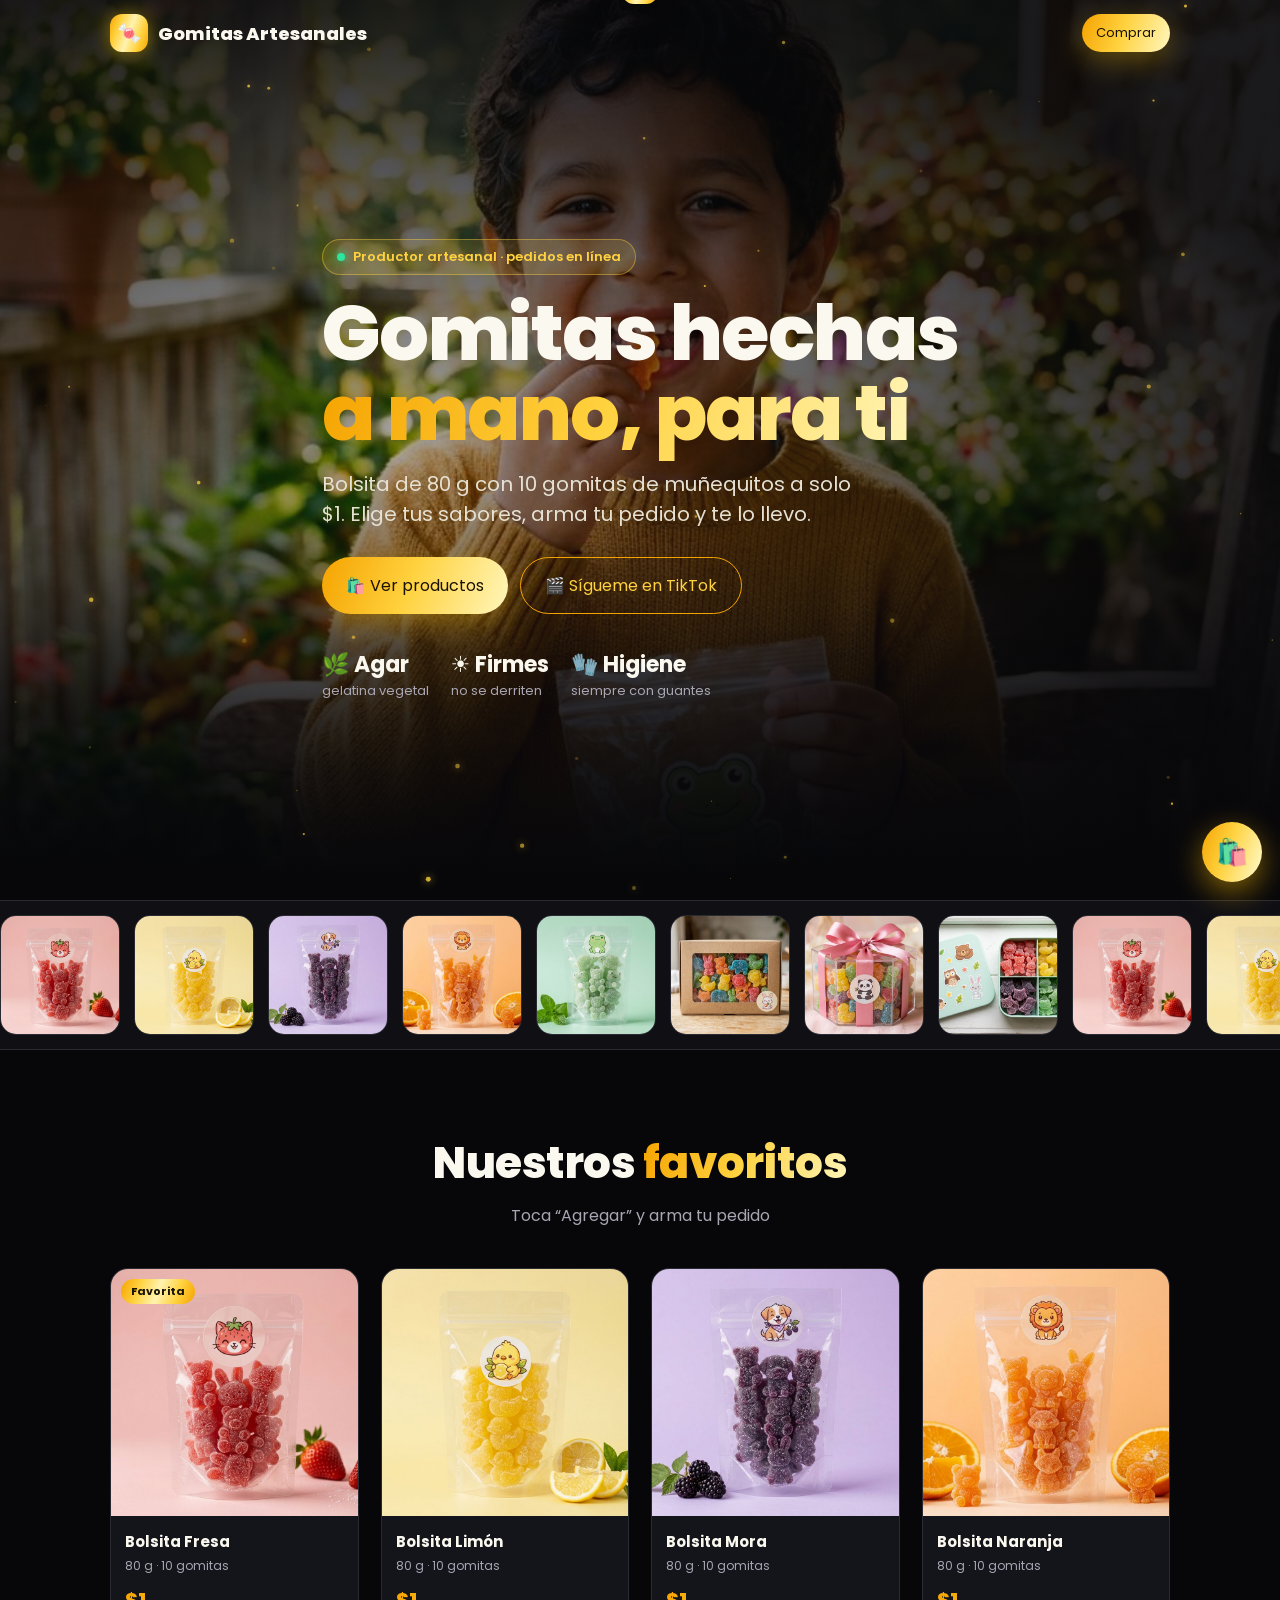
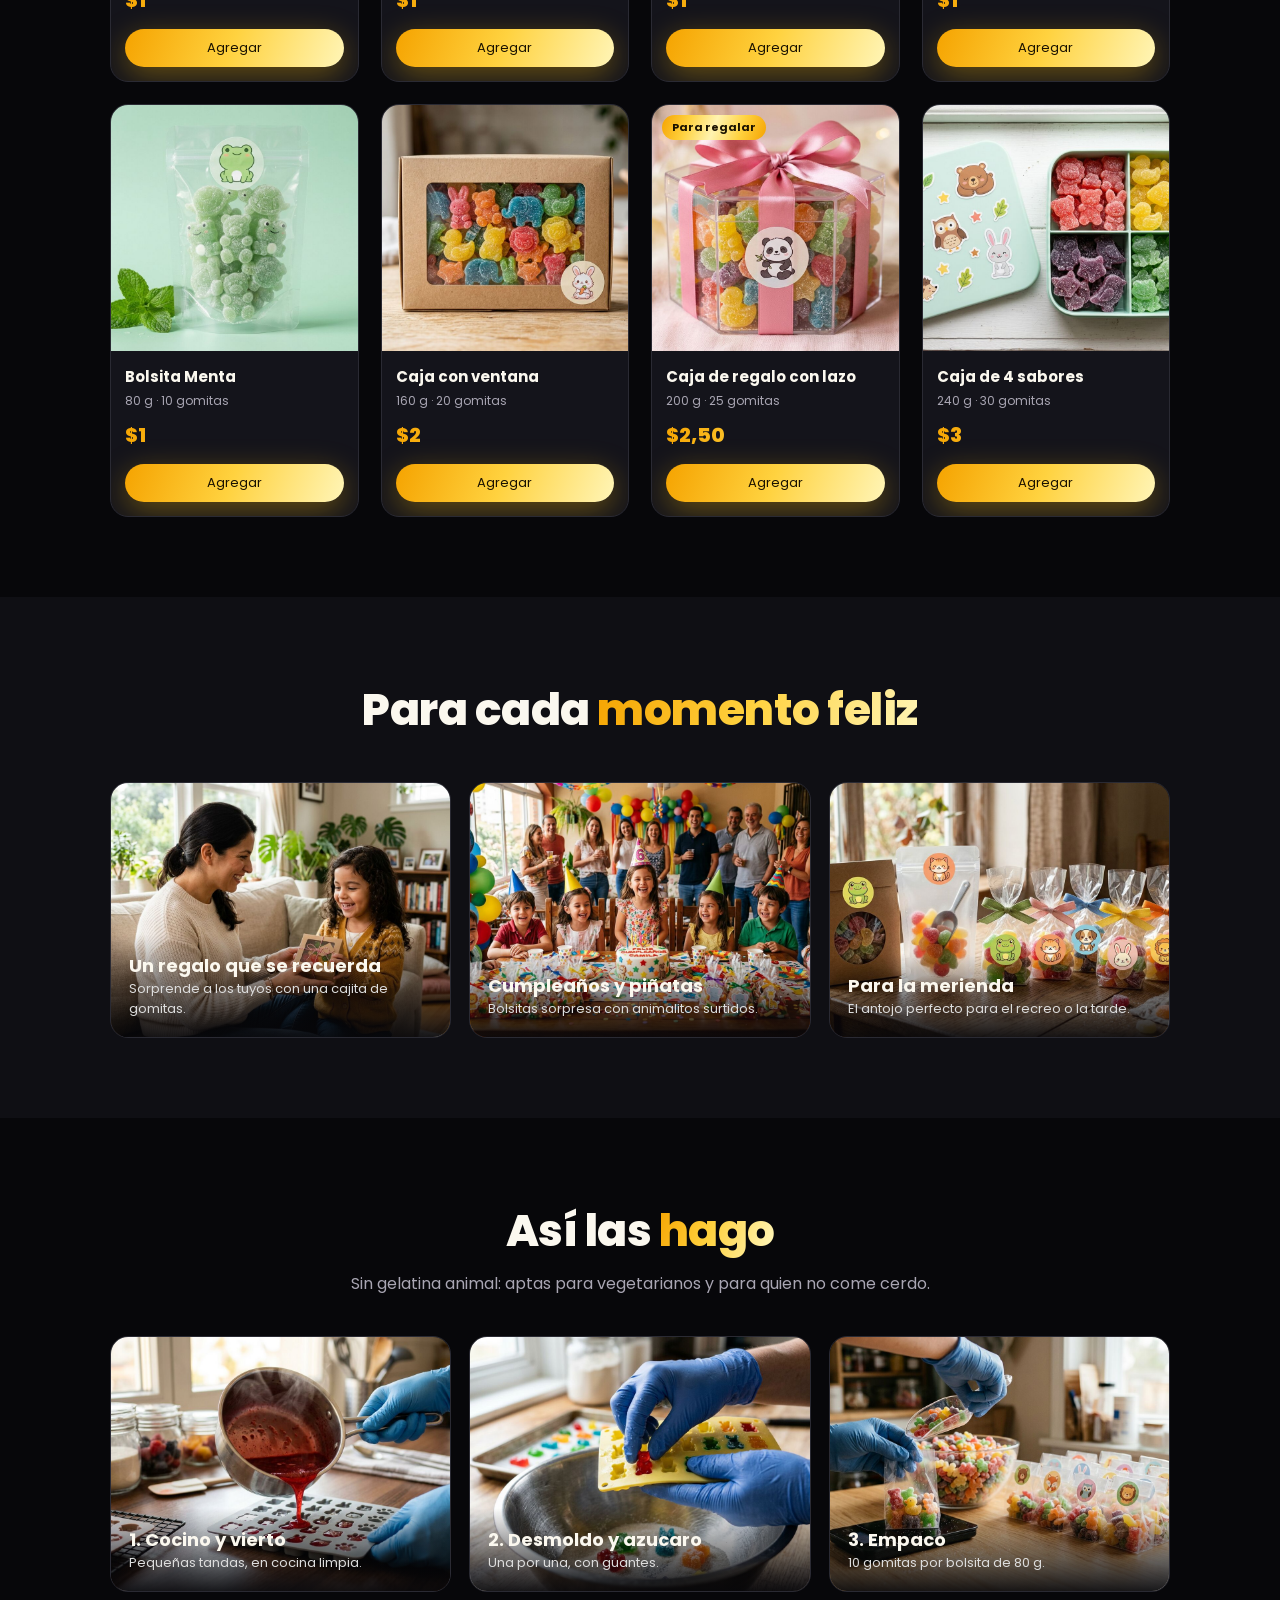
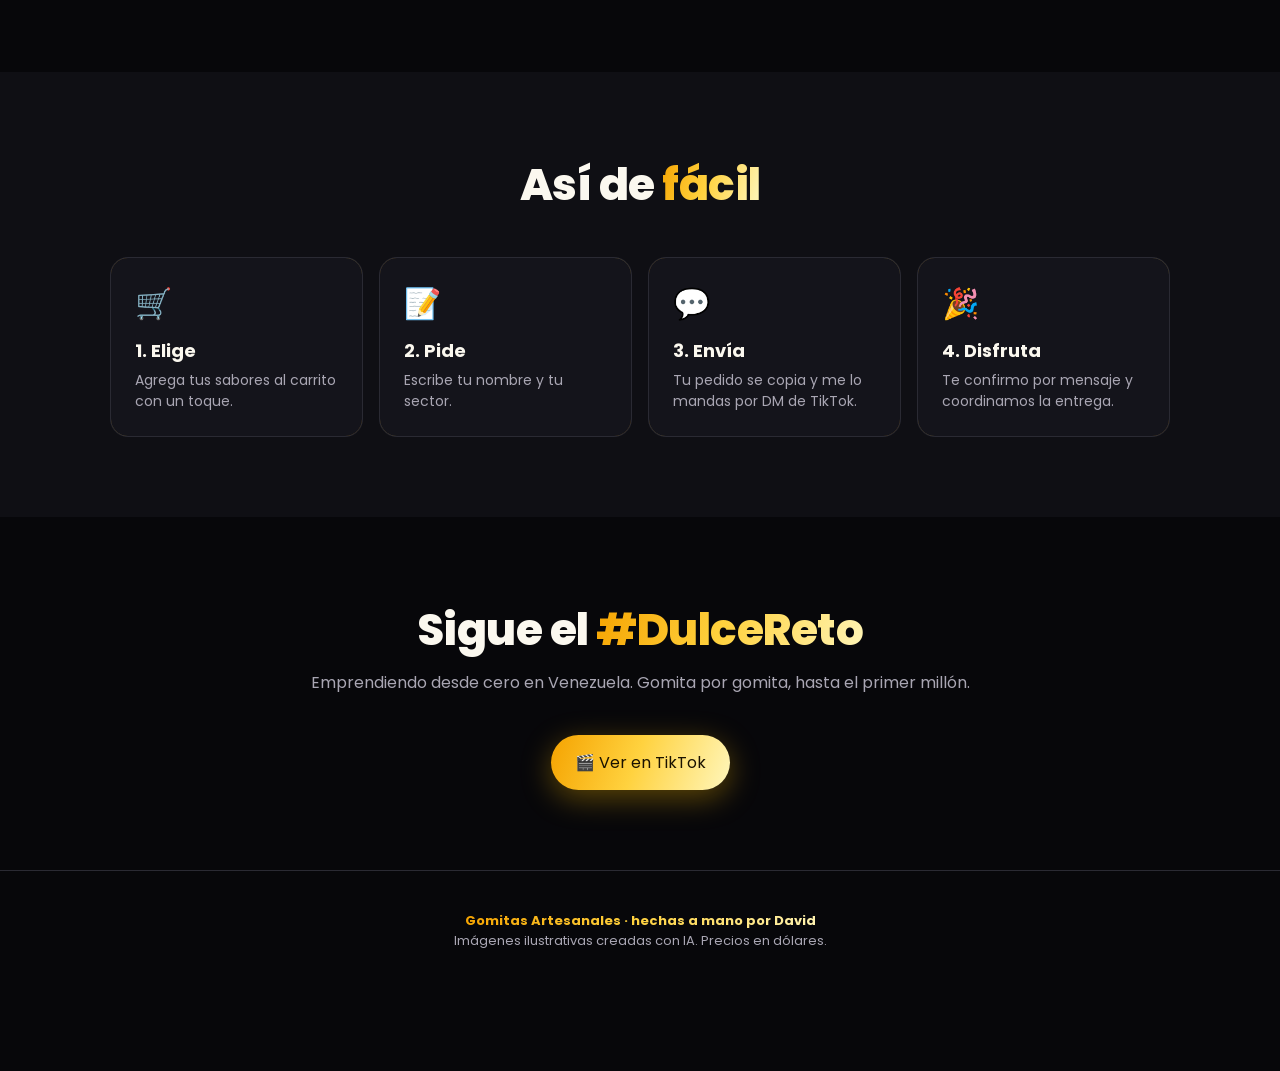
==== commit 0bef6b30: "Tiendas de lujo para clientes y vendedores; pedidos por DM de TikTok" ====
--- a/gomitas/index.html
+++ b/gomitas/index.html
@@ -1,431 +1,89 @@
-<!doctype html>
-<html lang="es-VE">
-  <head>
-    <meta charset="utf-8" />
-    <meta name="viewport" content="width=device-width, initial-scale=1" />
-    <title>La sonrisa más dulce, hecha a mano · Gomitas artesanales</title>
-    <link rel="preconnect" href="https://fonts.googleapis.com" />
-    <link rel="preconnect" href="https://fonts.gstatic.com" crossorigin />
-    <link
-      rel="stylesheet"
-      href="https://fonts.googleapis.com/css2?family=Geist:wght@400;500;600&family=Geist+Mono:wght@400&display=swap"
-    />
-    <link rel="stylesheet" href="hark.css" />
-    <link rel="stylesheet" href="hark-hero.css" />
-    <link rel="stylesheet" href="hark-charts.css" />
-    <style>
-      /* Hero photo: square, boy centered, never cropped off */
-      .x-hero-media { position: absolute; z-index: -2; overflow: hidden; }
-      .x-hero-media .hero__img { object-position: center; z-index: 0; }
-      @media (min-width: 761px) {
-        .x-hero-media {
-          top: 0; right: 0; bottom: 0; height: 100%; aspect-ratio: 1 / 1;
-          -webkit-mask-image: linear-gradient(to right, transparent 0%, #000 22%);
-          mask-image: linear-gradient(to right, transparent 0%, #000 22%);
-        }
-        .hero .hero__copy { max-width: min(40rem, 52%); }
-      }
-      @media (max-width: 760px) {
-        .hero::after { display: none; }
-        .x-hero-media { position: relative; width: 100%; aspect-ratio: 1 / 1; flex: none; }
-        .hero .hero__copy { padding-top: 24px; }
-      }
-      /* Ken Burns, kept small so nothing gets cut */
-      .hero .hero__img.x-kenburns { animation: x-kb 22s ease-in-out infinite alternate; transform-origin: 50% 50%; }
-      @keyframes x-kb {
-        from { transform: scale(1); }
-        to { transform: scale(1.05); }
-      }
-      .hero .x-cta { background: var(--hero-text); color: var(--hero-surface); }
+<!DOCTYPE html>
+<html lang="es">
+<head>
+<meta charset="UTF-8"><meta name="viewport" content="width=device-width,initial-scale=1">
+<meta name="theme-color" content="#07070a">
+<title>Gomitas artesanales · Hechas a mano</title>
+<meta name="description" content="Gomitas artesanales de gelatina vegetal (agar). Bolsita de 80 g, 10 gomitas, a $1.">
+<meta property="og:image" content="https://dunig5.github.io/comisiones/gomitas/hero-nino-centrado.jpg">
+<link rel="preconnect" href="https://fonts.googleapis.com"><link href="https://fonts.googleapis.com/css2?family=Poppins:wght@400;500;600;700;800&display=swap" rel="stylesheet">
+<link rel="stylesheet" href="../lujo.css">
+</head>
+<body>
+<nav class="top" id="nav"><div class="wrap"><a class="brand" href="#"><i>🍬</i><span>Gomitas Artesanales</span></a><span class="sp"></span><a class="btn sm" href="#productos">Comprar</a></div></nav>
 
-      /* Big TikTok button */
-      .x-cta {
-        display: inline-flex; align-items: center; justify-content: center; gap: 10px;
-        min-height: 56px; padding: 0 28px; border-radius: var(--r-pill);
-        background: var(--fill-primary); color: var(--text-primary-on);
-        font: var(--type-body); font-weight: var(--weight-medium); font-size: var(--size-heading);
-        text-decoration: none; box-shadow: var(--hark-shadow);
-        transition: transform var(--dur-quick) var(--ease-out);
-      }
-      .x-cta:hover { transform: translateY(-2px) scale(1.02); }
-      .x-cta:focus-visible { outline: 2px solid var(--text-primary); outline-offset: 3px; }
-      .hero .x-cta { justify-self: start; }
+<header class="hero">
+  <div class="bg" style="background-image:url(hero-nino-centrado.jpg)"></div><div class="shade"></div><canvas id="sparks"></canvas>
+  <div class="wrap in">
+    <span class="kicker"><b></b> Productor artesanal · pedidos en línea</span>
+    <h1>Gomitas hechas<br><span class="gtxt">a mano, para ti</span></h1>
+    <p class="lead">Bolsita de 80 g con 10 gomitas de muñequitos a solo $1. Elige tus sabores, arma tu pedido y te lo llevo.</p>
+    <div class="ctas"><a class="btn" href="#productos">🛍️ Ver productos</a><a class="btn ghost" href="https://www.tiktok.com/@delossantospro" target="_blank" rel="noopener">🎬 Sígueme en TikTok</a></div>
+    <div class="trust"><div><b>🌿 Agar</b>gelatina vegetal</div><div><b>☀️ Firmes</b>no se derriten</div><div><b>🧤 Higiene</b>siempre con guantes</div></div>
+  </div>
+</header>
 
-      /* Gummy shapes */
-      .x-gummy {
-        display: inline-block; width: 44px; height: 52px;
-        border-radius: 50% 50% 46% 46% / 58% 58% 42% 42%;
-        background: var(--g, var(--chart-7));
-        box-shadow: inset -6px -8px 0 rgba(0, 0, 0, 0.08), inset 6px 6px 0 rgba(255, 255, 255, 0.35);
-        animation: x-float 4.2s ease-in-out infinite;
-        animation-delay: var(--d, 0s);
-      }
-      .x-gummy--bear { border-radius: 46% 46% 40% 40% / 50% 50% 50% 50%; position: relative; }
-      .x-gummy--bear::before, .x-gummy--bear::after {
-        content: ""; position: absolute; top: -8px; width: 16px; height: 16px; border-radius: 50%; background: inherit;
-      }
-      .x-gummy--bear::before { left: 2px; }
-      .x-gummy--bear::after { right: 2px; }
-      .x-gummy--ring { border-radius: 50%; width: 48px; height: 48px; background: transparent; border: 12px solid var(--g); box-shadow: none; }
-      @keyframes x-float {
-        0%, 100% { transform: translateY(0) rotate(-4deg); }
-        50% { transform: translateY(-10px) rotate(5deg); }
-      }
+<div class="marquee"><div class="tr" id="mq"></div></div>
 
-      /* Flavors */
-      .x-flavors { list-style: none; margin: 0; padding: 0; display: grid; grid-template-columns: repeat(auto-fit, minmax(140px, 1fr)); gap: 12px; }
-      .x-flavors button {
-        width: 100%; display: grid; justify-items: center; gap: 14px; padding: 28px 16px 20px; cursor: pointer;
-        border: 1px solid transparent; border-radius: var(--r-l); background: var(--fill-tertiary);
-        font: var(--type-body); font-weight: var(--weight-medium); color: var(--text-primary);
-        transition: transform var(--dur-quick) var(--ease-out), border-color var(--dur-quick) var(--ease-out);
-      }
-      .x-flavors button:hover { transform: translateY(-3px); border-color: var(--stroke-primary); }
-      .x-flavors small { font: var(--type-caption); color: var(--text-secondary); }
+<section id="productos"><div class="wrap">
+  <div class="sh reveal"><h2>Nuestros <span class="gtxt">favoritos</span></h2><p id="refTxt">Toca “Agregar” y arma tu pedido</p></div>
+  <div class="prods" id="prods"></div>
+</div></section>
 
-      /* Tappable floating gummies */
-      .x-gbtn {
-        display: inline-flex; align-items: center; justify-content: center; min-width: var(--tap); min-height: 56px;
-        padding: 4px; border: 0; background: none; cursor: pointer; border-radius: var(--r-s);
-        transition: transform var(--dur-quick) var(--ease-out);
-      }
-      .x-gbtn:hover { transform: scale(1.12); }
-      .x-gbtn:focus-visible, .x-flavors button:focus-visible { outline: 2px solid var(--text-primary); outline-offset: 2px; }
-      .x-gbtn--s .x-gummy { width: 30px; height: 36px; }
-      .x-gbtn--s .x-gummy--ring { width: 34px; height: 34px; border-width: 9px; }
-      .x-price { position: relative; }
-      .x-float-gummies { display: flex; flex-wrap: wrap; gap: 6px; justify-content: center; padding-top: 8px; }
-      @media (min-width: 761px) {
-        .x-price { display: flex; align-items: center; gap: 16px; }
-        .x-price > .stats { flex: 1; min-width: 0; }
-        .x-float-gummies { flex: none; padding: 0 4% 0 0; gap: 10px; }
-      }
+<section style="background:var(--bg2)"><div class="wrap">
+  <div class="sh reveal"><h2>Para cada <span class="gtxt">momento feliz</span></h2></div>
+  <div class="duo">
+    <div class="ph-card reveal"><img src="mama-regalo.jpg" alt="Mamá regalando una cajita de gomitas" loading="lazy"><div class="cap"><h3>Un regalo que se recuerda</h3><p>Sorprende a los tuyos con una cajita de gomitas.</p></div></div>
+    <div class="ph-card reveal"><img src="cumple-gomitas.jpg" alt="Cumpleaños con bolsitas de gomitas" loading="lazy"><div class="cap"><h3>Cumpleaños y piñatas</h3><p>Bolsitas sorpresa con animalitos surtidos.</p></div></div>
+    <div class="ph-card reveal"><img src="presentaciones-artesanal.jpg" alt="Presentaciones artesanales" loading="lazy"><div class="cap"><h3>Para la merienda</h3><p>El antojo perfecto para el recreo o la tarde.</p></div></div>
+  </div>
+</div></section>
 
-      /* Flavor modal */
-      .x-modal {
-        border: 0; padding: 0; width: min(560px, calc(100% - 24px)); max-height: calc(100% - 32px);
-        border-radius: var(--r-xl); background: var(--fill-primary-on); color: var(--text-primary); box-shadow: var(--hark-shadow);
-      }
-      .x-modal::backdrop { background: rgb(0 0 0 / 0.5); -webkit-backdrop-filter: var(--hark-blur); backdrop-filter: var(--hark-blur); }
-      .x-modal[open] { animation: x-pop var(--dur-draw, 0.3s) var(--ease-out); }
-      @keyframes x-pop { from { opacity: 0; transform: translateY(16px) scale(0.97); } to { opacity: 1; transform: none; } }
-      .x-modal__inner { position: relative; display: grid; gap: 14px; padding: 24px; }
-      .x-modal__close {
-        position: absolute; top: 12px; right: 12px; width: var(--tap); height: var(--tap); border-radius: 50%;
-        border: 1px solid var(--stroke-secondary); background: var(--fill-primary-on); color: var(--text-primary);
-        font: var(--type-heading); line-height: 1; cursor: pointer; z-index: 1;
-      }
-      .x-modal__close:focus-visible, .x-modal .x-cta:focus-visible { outline: 2px solid var(--text-primary); outline-offset: 2px; }
-      .x-modal__stage { margin: 8px 0 0; border-radius: var(--r-l); background: var(--fill-tertiary); overflow: hidden; aspect-ratio: 1408 / 768; }
-      .x-modal__stage img { display: block; width: 100%; height: 100%; object-fit: contain; scale: 1.08; animation: x-wobble 3.6s ease-in-out infinite; }
-      .x-modal__stage img[hidden] { display: none; }
-      @keyframes x-wobble {
-        0%, 100% { transform: translateY(0) rotate(-2deg); }
-        50% { transform: translateY(-8px) rotate(2deg); }
-      }
-      .x-modal h2 { font: var(--type-title); margin: 0; padding-right: 48px; }
-      .x-modal p { margin: 0; font: var(--type-body); color: var(--text-secondary); }
-      .x-modal .x-cta { justify-self: stretch; }
+<section><div class="wrap">
+  <div class="sh reveal"><h2>Así las <span class="gtxt">hago</span></h2><p>Sin gelatina animal: aptas para vegetarianos y para quien no come cerdo.</p></div>
+  <div class="duo">
+    <div class="ph-card reveal"><img src="elab-1-guantes.jpg" alt="Vertiendo la mezcla en moldes" loading="lazy"><div class="cap"><h3>1. Cocino y vierto</h3><p>Pequeñas tandas, en cocina limpia.</p></div></div>
+    <div class="ph-card reveal"><img src="elab-2-guantes.jpg" alt="Desmoldando y azucarando" loading="lazy"><div class="cap"><h3>2. Desmoldo y azucaro</h3><p>Una por una, con guantes.</p></div></div>
+    <div class="ph-card reveal"><img src="elab-3-guantes.jpg" alt="Empacando en bolsitas" loading="lazy"><div class="cap"><h3>3. Empaco</h3><p>10 gomitas por bolsita de 80 g.</p></div></div>
+  </div>
+</div></section>
 
-      /* Carousel */
-      .x-carousel { margin: 0; }
-      .x-carousel__stage { position: relative; border-radius: var(--r-xl); overflow: hidden; height: clamp(280px, 46vw, 560px); background: var(--fill-tertiary); }
-      .x-carousel__stage img { position: absolute; inset: 0; width: 100%; height: 100%; object-fit: cover; opacity: 0; animation: x-fade 12s infinite; }
-      .x-carousel__stage img:nth-child(1) { animation-delay: 0s; }
-      .x-carousel__stage img:nth-child(2) { animation-delay: 6s; }
-      .x-carousel__stage:hover img { animation-play-state: paused; }
-      .x-carousel__stage img.x-crop-zoom { transform: scale(1.6); transform-origin: 70% 65%; }
-      @keyframes x-fade {
-        0% { opacity: 0; transform: scale(1.04); }
-        8% { opacity: 1; }
-        50% { opacity: 1; }
-        58% { opacity: 0; transform: scale(1); }
-        100% { opacity: 0; }
-      }
-      .x-carousel__dots { display: flex; gap: 6px; justify-content: center; padding-top: 12px; }
-      .x-carousel__dots span { width: 24px; height: 4px; border-radius: var(--r-pill); background: var(--stroke-primary); position: relative; overflow: hidden; }
-      .x-carousel__dots span::after { content: ""; position: absolute; inset: 0; background: var(--text-primary); transform: scaleX(0); transform-origin: left; animation: x-bar 12s linear infinite; }
-      .x-carousel__dots span:nth-child(2)::after { animation-delay: 6s; }
-      @keyframes x-bar { 0% { transform: scaleX(0); } 50% { transform: scaleX(1); opacity: 1; } 50.01%, 100% { opacity: 0; } }
-      .x-carousel figcaption { font-size: var(--size-caption); color: var(--text-secondary); padding: 10px 4px 0; text-align: center; }
+<section style="background:var(--bg2)"><div class="wrap">
+  <div class="sh reveal"><h2>Así de <span class="gtxt">fácil</span></h2></div>
+  <div class="feats">
+    <div class="ft reveal"><span class="ic">🛒</span><h3>1. Elige</h3><p>Agrega tus sabores al carrito con un toque.</p></div>
+    <div class="ft reveal"><span class="ic">📝</span><h3>2. Pide</h3><p>Escribe tu nombre y tu sector.</p></div>
+    <div class="ft reveal"><span class="ic">💬</span><h3>3. Envía</h3><p>Tu pedido se copia y me lo mandas por DM de TikTok.</p></div>
+    <div class="ft reveal"><span class="ic">🎉</span><h3>4. Disfruta</h3><p>Te confirmo por mensaje y coordinamos la entrega.</p></div>
+  </div>
+</div></section>
 
-      /* Reveal on scroll */
-      .x-motion .x-reveal { opacity: 0; transform: translateY(28px); transition: opacity 0.8s var(--ease-out), transform 0.8s var(--ease-out); }
-      .x-motion .x-reveal.is-in { opacity: 1; transform: none; }
+<section><div class="wrap" style="text-align:center">
+  <div class="sh reveal"><h2>Sigue el <span class="gtxt">#DulceReto</span></h2><p>Emprendiendo desde cero en Venezuela. Gomita por gomita, hasta el primer millón.</p></div>
+  <a class="btn reveal" href="https://www.tiktok.com/@delossantospro" target="_blank" rel="noopener">🎬 Ver en TikTok</a>
+</div></section>
 
-      .x-motion .x-reveal { transition-delay: var(--delay, 0s); }
+<footer><span class="gtxt" style="font-weight:700">Gomitas Artesanales · hechas a mano por David</span><br>Imágenes ilustrativas creadas con IA. Precios en dólares.</footer>
 
-      /* Trust strip */
-      .x-trust {
-        list-style: none; margin: 0; padding: 18px 20px; display: grid;
-        grid-template-columns: repeat(4, minmax(0, 1fr)); gap: 16px;
-        border-top: 1px solid var(--stroke-secondary); border-bottom: 1px solid var(--stroke-secondary);
-      }
-      .x-trust li { display: flex; align-items: center; gap: 12px; font: var(--type-label); color: var(--text-primary); }
-      .x-trust svg {
-        flex: none; width: 40px; height: 40px; padding: 9px; border-radius: 50%; background: var(--fill-tertiary);
-        fill: none; stroke: var(--text-primary); stroke-width: 1.6; stroke-linecap: round; stroke-linejoin: round;
-      }
-      @media (max-width: 900px) { .x-trust { grid-template-columns: repeat(2, minmax(0, 1fr)); } }
-      @media (max-width: 480px) { .x-trust { grid-template-columns: 1fr; padding: 16px 4px; } }
+<div class="fab"><button onclick="abrirCarrito()" id="fCart" aria-label="Carrito">🛍️<span class="ct" id="cCart"></span></button></div>
+<div class="drawer" id="dCart"><div class="ov" onclick="cerrar()"></div><div class="pn">
+  <header><h3>Tu pedido</h3><button class="x" onclick="cerrar()">✕</button></header>
+  <div class="ct2" id="cartBody"></div>
+</div></div>
+<div class="toast" id="toast"></div>
 
-      /* Moment cards */
-      .x-moments { display: grid; grid-template-columns: repeat(3, minmax(0, 1fr)); gap: 16px; }
-      .x-moment { display: flex; flex-direction: column; border-radius: var(--r-l); background: var(--fill-tertiary); overflow: hidden; }
-      .x-moment__media { margin: 0; aspect-ratio: 4 / 3; overflow: hidden; }
-      .x-moment__media img {
-        width: 100%; height: 100%; object-fit: cover; display: block;
-        transform: scale(1.1); transition: transform 1.6s var(--ease-out);
-      }
-      .x-moment.is-in .x-moment__media img, :root:not(.x-motion) .x-moment__media img { transform: scale(1); }
-      .x-moment:hover .x-moment__media img { transform: scale(1.06); transition-duration: 0.9s; }
-      .x-moment__body { padding: 20px 24px 24px; }
-      .x-moment h3 { font: var(--type-heading); margin: 0 0 6px; }
-      .x-moment p { margin: 0; font: var(--type-body); color: var(--text-secondary); }
-      .x-moment--text { justify-content: flex-end; }
-      .x-moment__deco { flex: 1; min-height: 160px; display: flex; align-items: center; justify-content: center; gap: 18px; }
-      @media (max-width: 900px) { .x-moments { grid-template-columns: 1fr; } .x-moment__deco { min-height: 120px; } }
-
-      @media (prefers-reduced-motion: reduce) {
-        .x-moment__media img, .x-moment:hover .x-moment__media img { transform: none; transition: none; }
-        .hero .hero__img.x-kenburns, .x-gummy, .x-carousel__dots span::after { animation: none; }
-        .x-cta, .x-gbtn, .x-flavors button { transition: none; }
-        .x-modal[open], .x-modal__stage img { animation: none; }
-        .x-carousel__stage { height: auto; display: grid; grid-template-columns: 1fr 1fr; gap: 12px; background: none; border-radius: 0; }
-        .x-carousel__stage img { position: static; opacity: 1; animation: none; height: clamp(200px, 32vw, 420px); border-radius: var(--r-l); }
-        .x-carousel__stage img.x-crop-zoom { transform: none; object-position: 75% 70%; }
-        .x-carousel__dots { display: none; }
-        .x-motion .x-reveal { opacity: 1; transform: none; transition: none; }
-      }
-    </style>
-  </head>
-  <body>
-    <div class="page" id="top">
-      <header class="nav glass" data-auto></header>
-      <main class="main">
-        <section class="hero">
-          <div class="x-hero-media"><img class="hero__img x-kenburns" src="hero-nino-centrado.jpg" alt="Niño sonriente comiendo gomitas, con una bolsita en la mano" /></div>
-          <div class="hero__copy">
-            <p class="hero__eyebrow">Productor artesanal</p>
-            <h1>La sonrisa más dulce, hecha a mano</h1>
-            <p class="hero__sub">Gomitas artesanales · Bolsita de 80 g (10 gomitas de muñequitos) a $1</p>
-            <a class="x-cta" href="https://www.tiktok.com/@delossantospro" target="_blank" rel="noopener">Sígueme en TikTok</a>
-          </div>
-        </section>
-
-        <div class="x-price x-reveal">
-          <section class="stats">
-            <div class="stat"><span class="stat__fig">$1</span><span class="stat__label">Bolsita de 80 g (10 gomitas de muñequitos) a $1</span></div>
-          </section>
-          <div class="x-float-gummies" role="group" aria-label="Toca un sabor">
-            <button type="button" class="x-gbtn x-gbtn--s" data-flavor="fresa" aria-label="Ver sabor Fresa" aria-haspopup="dialog"><span class="x-gummy x-gummy--bear" style="--g: var(--fill-system-red)"></span></button>
-            <button type="button" class="x-gbtn x-gbtn--s" data-flavor="limon" aria-label="Ver sabor Limón" aria-haspopup="dialog"><span class="x-gummy" style="--g: var(--chart-5); --d: -0.8s"></span></button>
-            <button type="button" class="x-gbtn x-gbtn--s" data-flavor="mora" aria-label="Ver sabor Mora" aria-haspopup="dialog"><span class="x-gummy x-gummy--bear" style="--g: var(--chart-4); --d: -1.6s"></span></button>
-            <button type="button" class="x-gbtn x-gbtn--s" data-flavor="naranja" aria-label="Ver sabor Naranja" aria-haspopup="dialog"><span class="x-gummy x-gummy--ring" style="--g: var(--fill-system-orange); --d: -2.4s"></span></button>
-            <button type="button" class="x-gbtn x-gbtn--s" data-flavor="menta" aria-label="Ver sabor Menta" aria-haspopup="dialog"><span class="x-gummy" style="--g: var(--fill-system-green); --d: -3.2s"></span></button>
-          </div>
-        </div>
-
-        <ul class="x-trust x-reveal" aria-label="Por qué elegirlas">
-          <li>
-            <svg viewBox="0 0 24 24" aria-hidden="true"><path d="M7 11V5.5a1.5 1.5 0 0 1 3 0V10m0-1.5v-4a1.5 1.5 0 0 1 3 0V10m0-3.5a1.5 1.5 0 0 1 3 0V11m0-2.5a1.5 1.5 0 0 1 3 0V15a6 6 0 0 1-6 6h-1.5a6 6 0 0 1-4.6-2.2L4.3 15.6a1.5 1.5 0 0 1 2.2-2L8 15"/></svg>
-            <span>Hechas a mano en pequeñas tandas</span>
-          </li>
-          <li>
-            <svg viewBox="0 0 24 24" aria-hidden="true"><path d="M12 21c4.5-2 7-5.5 7-10V5c-3 0-5.5 1-7 3-1.5-2-4-3-7-3v6c0 4.5 2.5 8 7 10Z"/><path d="M12 8v13"/></svg>
-            <span>Con gelatina vegetal (agar)</span>
-          </li>
-          <li>
-            <svg viewBox="0 0 24 24" aria-hidden="true"><circle cx="6.5" cy="6.5" r="2.5"/><circle cx="17.5" cy="6.5" r="2.5"/><circle cx="12" cy="14" r="7"/><circle cx="9.5" cy="12.5" r=".6"/><circle cx="14.5" cy="12.5" r=".6"/><path d="M10.5 16.5c.9.7 2.1.7 3 0"/></svg>
-            <span>Animalitos surtidos</span>
-          </li>
-          <li>
-            <svg viewBox="0 0 24 24" aria-hidden="true"><path d="M20.6 13.4 13.4 20.6a2 2 0 0 1-2.8 0L3 13V3h10l7.6 7.6a2 2 0 0 1 0 2.8Z"/><circle cx="7.5" cy="7.5" r="1.5"/></svg>
-            <span>Bolsita de 80 g (10 gomitas de muñequitos) a $1</span>
-          </li>
-        </ul>
-
-        <section class="section" id="momentos" data-nav="Momentos">
-          <div class="head">
-            <p class="head__eyebrow">Momentos</p>
-            <h2>Para cada momento feliz.</h2>
-          </div>
-          <div class="x-moments">
-            <article class="x-moment x-reveal">
-              <figure class="x-moment__media"><img src="mama-regalo.jpg" alt="Mamá regalando una cajita de gomitas a su hija" /></figure>
-              <div class="x-moment__body">
-                <h3>Un regalo que se recuerda</h3>
-                <p>Sorprende a tus hijos con una cajita de gomitas.</p>
-              </div>
-            </article>
-            <article class="x-moment x-reveal" style="--delay: 0.12s">
-              <figure class="x-moment__media"><img src="cumple-gomitas.jpg" alt="Fiesta de cumpleaños con bolsitas de gomitas como sorpresa" /></figure>
-              <div class="x-moment__body">
-                <h3>Cumpleaños y piñatas</h3>
-                <p>Bolsitas sorpresa con animalitos surtidos para tus invitados.</p>
-              </div>
-            </article>
-            <article class="x-moment x-moment--text x-reveal" style="--delay: 0.24s">
-              <div class="x-moment__deco" role="group" aria-label="Toca un sabor" style="gap: 4px; flex-wrap: wrap">
-                <button type="button" class="x-gbtn" data-flavor="fresa" aria-label="Ver sabor Fresa" aria-haspopup="dialog"><span class="x-gummy x-gummy--bear" style="--g: var(--fill-system-red)"></span></button>
-                <button type="button" class="x-gbtn" data-flavor="limon" aria-label="Ver sabor Limón" aria-haspopup="dialog"><span class="x-gummy" style="--g: var(--chart-5); --d: -1s"></span></button>
-                <button type="button" class="x-gbtn" data-flavor="mora" aria-label="Ver sabor Mora" aria-haspopup="dialog"><span class="x-gummy x-gummy--bear" style="--g: var(--chart-4); --d: -2s"></span></button>
-                <button type="button" class="x-gbtn" data-flavor="naranja" aria-label="Ver sabor Naranja" aria-haspopup="dialog"><span class="x-gummy x-gummy--ring" style="--g: var(--fill-system-orange); --d: -3s"></span></button>
-                <button type="button" class="x-gbtn" data-flavor="menta" aria-label="Ver sabor Menta" aria-haspopup="dialog"><span class="x-gummy" style="--g: var(--fill-system-green); --d: -3.6s"></span></button>
-              </div>
-              <div class="x-moment__body">
-                <h3>Para la merienda</h3>
-                <p>El antojo perfecto para el recreo o la tarde.</p>
-              </div>
-            </article>
-          </div>
-        </section>
-
-        <section class="section" id="sabores" data-nav="Sabores">
-          <div class="head">
-            <p class="head__eyebrow">Sabores</p>
-            <h2>Cinco sabores frutales y frescos.</h2>
-          </div>
-          <ul class="x-flavors x-reveal">
-            <li><button type="button" data-flavor="fresa" aria-haspopup="dialog"><span class="x-gummy x-gummy--bear" style="--g: var(--fill-system-red)" aria-hidden="true"></span><span>Fresa</span><small>Ver bolsita</small></button></li>
-            <li><button type="button" data-flavor="limon" aria-haspopup="dialog"><span class="x-gummy" style="--g: var(--chart-5); --d: -0.8s" aria-hidden="true"></span><span>Limón</span><small>Ver bolsita</small></button></li>
-            <li><button type="button" data-flavor="mora" aria-haspopup="dialog"><span class="x-gummy x-gummy--bear" style="--g: var(--chart-4); --d: -1.6s" aria-hidden="true"></span><span>Mora</span><small>Ver bolsita</small></button></li>
-            <li><button type="button" data-flavor="naranja" aria-haspopup="dialog"><span class="x-gummy x-gummy--ring" style="--g: var(--fill-system-orange); --d: -2.4s" aria-hidden="true"></span><span>Naranja</span><small>Ver bolsita</small></button></li>
-            <li><button type="button" data-flavor="menta" aria-haspopup="dialog"><span class="x-gummy" style="--g: var(--fill-system-green); --d: -3.2s" aria-hidden="true"></span><span>Menta</span><small>Ver bolsita</small></button></li>
-          </ul>
-          <p class="fineprint">Toca un sabor para ver su bolsita. Pregunta qué sabores hay esta semana.</p>
-        </section>
-
-        <section class="section" id="elaboracion" data-nav="Así las hago">
-          <div class="head">
-            <p class="head__eyebrow">Así las hago</p>
-            <h2>Tres pasos, todo a mano.</h2>
-            <p class="head__sub">Sin gelatina animal, aptas para vegetarianos y para quien no come cerdo, y no se derriten con el calor.</p>
-          </div>
-          <div class="steps">
-            <article class="step x-reveal">
-              <figure class="step__figure"><img src="elab-1-guantes.jpg" alt="Manos con guantes vertiendo la mezcla de gomitas en los moldes" /></figure>
-              <div class="step__intro"><p class="step__num">01</p><p class="step__eyebrow">Cocinar</p></div>
-              <div><h3>Cocino y vierto en moldes</h3></div>
-            </article>
-            <article class="step x-reveal">
-              <figure class="step__figure"><img src="elab-2-guantes.jpg" alt="Manos con guantes desmoldando gomitas y pasándolas por azúcar" /></figure>
-              <div class="step__intro"><p class="step__num">02</p><p class="step__eyebrow">Azucarar</p></div>
-              <div><h3>Desmoldo y las paso por azúcar</h3></div>
-            </article>
-            <article class="step x-reveal">
-              <figure class="step__figure"><img src="elab-3-guantes.jpg" alt="Manos con guantes empacando gomitas en bolsitas" /></figure>
-              <div class="step__intro"><p class="step__num">03</p><p class="step__eyebrow">Empacar</p></div>
-              <div><h3>Las empaco en bolsitas</h3><p>Bolsita de 80 g (10 gomitas de muñequitos) a $1</p></div>
-            </article>
-          </div>
-          <p class="fineprint">Siempre con guantes y en cocina limpia.</p>
-        </section>
-
-        <section class="section" id="presentaciones" data-nav="Presentaciones">
-          <div class="head">
-            <p class="head__eyebrow">Presentaciones</p>
-            <h2>Listas para regalar y compartir.</h2>
-          </div>
-          <figure class="x-carousel x-reveal">
-            <div class="x-carousel__stage">
-              <img src="presentaciones-artesanal.jpg" alt="Gomitas artesanales en caja kraft, doypack y bolsitas con stickers de animalitos" />
-              <img src="presentaciones-artesanal.jpg" class="x-crop-zoom" alt="Detalle de las bolsitas de gomitas con stickers de animalitos" />
-            </div>
-            <div class="x-carousel__dots" aria-hidden="true"><span></span><span></span></div>
-            <figcaption>Caja kraft, doypack y bolsitas con animalitos surtidos.</figcaption>
-          </figure>
-        </section>
-
-        <section class="section" id="dulcereto" data-nav="#DulceReto">
-          <div class="head">
-            <p class="head__eyebrow">Sigue el #DulceReto</p>
-            <h2>Emprendiendo desde cero en Venezuela.</h2>
-          </div>
-          <div class="pair x-reveal">
-            <div class="prose">
-              <p>Documento cada día de mi emprendimiento desde cero. Gomita por gomita, hasta el primer millón.</p>
-            </div>
-            <aside class="callout" aria-label="Sígueme">
-              <p class="callout__head"><span class="x-gummy x-gummy--bear" style="--g: var(--chart-7); width: 16px; height: 18px" aria-hidden="true"></span> David</p>
-              <p class="callout__lead"><strong>Mira cómo nace cada tanda.</strong> Nuevos videos en TikTok.</p>
-              <a class="x-cta" href="https://www.tiktok.com/@delossantospro" target="_blank" rel="noopener">Ver en TikTok @delossantospro</a>
-            </aside>
-          </div>
-        </section>
-      </main>
-      <footer class="foot">
-        <p>Gomitas hechas a mano por David. #DulceReto</p>
-        <nav aria-label="Volver a las secciones" data-auto></nav>
-        <a class="badge" href="https://hark.com/" target="_blank" rel="noopener"><span class="hark-mark"></span><span>built by hark</span></a>
-      </footer>
-    </div>
-    <dialog class="x-modal" id="x-flavor" aria-modal="true" aria-labelledby="x-flavor-title" aria-describedby="x-flavor-text">
-      <div class="x-modal__inner">
-        <button type="button" class="x-modal__close" aria-label="Cerrar">×</button>
-        <figure class="x-modal__stage">
-          <img src="sabor80-fresa.jpg" data-flavor-img="fresa" alt="Bolsita de gomitas sabor fresa, 80 g" hidden />
-          <img src="sabor80-limon.jpg" data-flavor-img="limon" alt="Bolsita de gomitas sabor limón, 80 g" hidden />
-          <img src="sabor80-mora.jpg" data-flavor-img="mora" alt="Bolsita de gomitas sabor mora, 80 g" hidden />
-          <img src="sabor80-naranja.jpg" data-flavor-img="naranja" alt="Bolsita de gomitas sabor naranja, 80 g" hidden />
-          <img src="sabor80-menta.jpg" data-flavor-img="menta" alt="Bolsita de gomitas sabor menta, 80 g" hidden />
-        </figure>
-        <h2 id="x-flavor-title">Fresa</h2>
-        <p id="x-flavor-text">Bolsita de fresa · 80 g · 10 gomitas de muñequitos · $1</p>
-        <a class="x-cta" href="https://www.tiktok.com/@delossantospro" target="_blank" rel="noopener">Pídela por TikTok</a>
-      </div>
-    </dialog>
-    <script src="hark.js"></script>
-    <script>
-      (function () {
-        var names = { fresa: "Fresa", limon: "Limón", mora: "Mora", naranja: "Naranja", menta: "Menta" };
-        var dlg = document.getElementById("x-flavor");
-        var title = document.getElementById("x-flavor-title");
-        var text = document.getElementById("x-flavor-text");
-        var imgs = dlg.querySelectorAll("[data-flavor-img]");
-        var lastTrigger = null;
-        function focusables() {
-          return Array.prototype.filter.call(dlg.querySelectorAll("button, a[href]"), function (el) { return el.offsetParent !== null; });
-        }
-        function open(key, trigger) {
-          var name = names[key]; if (!name) return;
-          lastTrigger = trigger;
-          title.textContent = name;
-          text.textContent = "Bolsita de " + name.toLowerCase() + " · 80 g · 10 gomitas de muñequitos · $1";
-          imgs.forEach(function (img) { img.hidden = img.getAttribute("data-flavor-img") !== key; });
-          if (typeof dlg.showModal === "function") dlg.showModal(); else dlg.setAttribute("open", "");
-          dlg.querySelector(".x-modal__close").focus();
-        }
-        function close() {
-          if (typeof dlg.close === "function" && dlg.open) dlg.close(); else dlg.removeAttribute("open");
-        }
-        dlg.addEventListener("close", function () { if (lastTrigger) lastTrigger.focus(); });
-        document.querySelectorAll("[data-flavor]").forEach(function (btn) {
-          btn.addEventListener("click", function () { open(btn.getAttribute("data-flavor"), btn); });
-        });
-        dlg.querySelector(".x-modal__close").addEventListener("click", close);
-        dlg.addEventListener("click", function (e) { if (e.target === dlg) close(); });
-        dlg.addEventListener("keydown", function (e) {
-          if (e.key === "Escape") { e.preventDefault(); close(); return; }
-          if (e.key !== "Tab") return;
-          var f = focusables(); if (!f.length) return;
-          var first = f[0], last = f[f.length - 1];
-          if (e.shiftKey && document.activeElement === first) { e.preventDefault(); last.focus(); }
-          else if (!e.shiftKey && document.activeElement === last) { e.preventDefault(); first.focus(); }
-        });
-      })();
-    </script>
-    <script>
-      (function () {
-        if (window.matchMedia("(prefers-reduced-motion: reduce)").matches || !("IntersectionObserver" in window)) return;
-        document.documentElement.classList.add("x-motion");
-        var io = new IntersectionObserver(function (entries) {
-          entries.forEach(function (e) {
-            if (e.isIntersecting) { e.target.classList.add("is-in"); io.unobserve(e.target); }
-          });
-        }, { threshold: 0.12, rootMargin: "0px 0px -40px 0px" });
-        document.querySelectorAll(".x-reveal").forEach(function (el) { io.observe(el); });
-      })();
-    </script>
-  </body>
+<script>
+const TIENDA = { id: 'clientes', tipo: 'al detal', productos: [
+  { id: 'fresa', n: 'Bolsita Fresa', d: '80 g · 10 gomitas', p: 1, img: 'sabor80-fresa.jpg', tag: 'Favorita' },
+  { id: 'limon', n: 'Bolsita Limón', d: '80 g · 10 gomitas', p: 1, img: 'sabor80-limon.jpg' },
+  { id: 'mora', n: 'Bolsita Mora', d: '80 g · 10 gomitas', p: 1, img: 'sabor80-mora.jpg' },
+  { id: 'naranja', n: 'Bolsita Naranja', d: '80 g · 10 gomitas', p: 1, img: 'sabor80-naranja.jpg' },
+  { id: 'menta', n: 'Bolsita Menta', d: '80 g · 10 gomitas', p: 1, img: 'sabor80-menta.jpg' },
+  { id: 'caja-ventana', n: 'Caja con ventana', d: '160 g · 20 gomitas', p: 2, img: '../vendedores/pres-caja-ventana.jpg' },
+  { id: 'caja-regalo', n: 'Caja de regalo con lazo', d: '200 g · 25 gomitas', p: 2.5, img: '../vendedores/pres-caja-regalo.jpg', tag: 'Para regalar' },
+  { id: 'caja-4', n: 'Caja de 4 sabores', d: '240 g · 30 gomitas', p: 3, img: '../vendedores/pres-caja-4-sabores.jpg' }
+]};
+</script>
+<script src="../lujo.js"></script>
+</body>
 </html>
--- a/lujo.css
+++ b/lujo.css
@@ -0,0 +1,130 @@
+:root{--bg:#07070a;--bg2:#0f0f14;--card:#14141b;--line:#2a2a33;--txt:#fbf8ef;--mut:#a9a6b3;
+--g1:#fff3b0;--g2:#ffd23f;--g3:#f5a300;--g4:#c07a00;--gold:linear-gradient(110deg,#f5a300 0%,#ffd23f 25%,#fff3b0 50%,#ffd23f 75%,#f5a300 100%);
+--ok:#2ee59d;--bad:#ff4d6d;--r:18px}
+*{box-sizing:border-box;margin:0;padding:0}
+html{scroll-behavior:smooth}
+body{font-family:'Poppins',system-ui,-apple-system,Segoe UI,Roboto,sans-serif;background:var(--bg);color:var(--txt);overflow-x:hidden;-webkit-tap-highlight-color:transparent}
+a{color:inherit;text-decoration:none}
+img{display:block;max-width:100%}
+.wrap{max-width:1100px;margin:0 auto;padding:0 20px}
+.gtxt{background:var(--gold);background-size:200% auto;-webkit-background-clip:text;background-clip:text;color:transparent;animation:shine 4s linear infinite}
+@keyframes shine{to{background-position:200% center}}
+.btn{display:inline-flex;align-items:center;justify-content:center;gap:8px;border:0;cursor:pointer;font:600 15px/1 inherit;font-family:inherit;padding:15px 24px;border-radius:999px;color:#1a1200;background:var(--gold);background-size:200% auto;box-shadow:0 8px 30px rgba(255,190,0,.35);transition:.25s;animation:shine 5s linear infinite}
+.btn:active{transform:scale(.97)}.btn:hover{box-shadow:0 10px 40px rgba(255,200,0,.55)}
+.btn.ghost{background:transparent;color:var(--g2);border:1.5px solid var(--g3);box-shadow:none;animation:none}
+.btn.sm{padding:9px 14px;font-size:13px}.btn.full{width:100%}
+.btn.dark{background:#22222b;color:var(--txt);box-shadow:none;animation:none}
+nav.top{position:fixed;top:0;left:0;right:0;z-index:40;padding:14px 0;transition:.3s}
+nav.top.solid{background:rgba(7,7,10,.85);backdrop-filter:blur(14px);border-bottom:1px solid var(--line)}
+nav.top .wrap{display:flex;align-items:center;gap:12px}
+.brand{display:flex;align-items:center;gap:10px;font-weight:800;font-size:18px}
+.brand i{width:38px;height:38px;border-radius:12px;background:var(--gold);display:grid;place-items:center;font-style:normal;font-size:20px;box-shadow:0 0 20px rgba(255,200,0,.5)}
+nav.top .sp{flex:1}
+/* HERO */
+.hero{position:relative;min-height:100vh;display:flex;align-items:center;overflow:hidden;padding:100px 0 60px}
+.hero .bg{position:absolute;inset:-5%;background-size:cover;background-position:center;animation:kb 22s ease-in-out infinite alternate;filter:saturate(1.2)}
+@keyframes kb{0%{transform:scale(1) translate(0,0)}100%{transform:scale(1.18) translate(-3%,-2%)}}
+.hero .shade{position:absolute;inset:0;background:radial-gradient(ellipse at 30% 50%,rgba(7,7,10,.35),rgba(7,7,10,.92) 75%),linear-gradient(to top,var(--bg) 2%,transparent 40%)}
+.hero canvas{position:absolute;inset:0;width:100%;height:100%;pointer-events:none}
+.hero .in{position:relative;z-index:2}
+.kicker{display:inline-flex;gap:8px;align-items:center;padding:7px 14px;border-radius:999px;background:rgba(255,210,63,.12);border:1px solid rgba(255,210,63,.4);color:var(--g2);font-size:13px;font-weight:600;margin-bottom:18px}
+.kicker b{width:8px;height:8px;border-radius:50%;background:var(--ok);box-shadow:0 0 10px var(--ok);animation:pulse 1.6s infinite}
+@keyframes pulse{50%{opacity:.3}}
+.hero h1{font-size:clamp(40px,9vw,78px);line-height:1.02;font-weight:800;letter-spacing:-1.5px;margin-bottom:16px}
+.hero p.lead{font-size:clamp(16px,3.6vw,20px);color:#e6e1d3;max-width:540px;margin-bottom:28px}
+.hero .ctas{display:flex;gap:12px;flex-wrap:wrap}
+.trust{display:flex;gap:22px;margin-top:34px;flex-wrap:wrap;color:var(--mut);font-size:13px}.trust b{display:block;font-size:22px;color:var(--txt)}
+/* marquee */
+.marquee{overflow:hidden;border-block:1px solid var(--line);background:var(--bg2);padding:14px 0}
+.marquee .tr{display:flex;gap:14px;width:max-content;animation:mq 28s linear infinite}
+.marquee img{width:120px;height:120px;border-radius:16px;object-fit:cover;border:1px solid var(--line)}
+@keyframes mq{to{transform:translateX(-50%)}}
+section{padding:80px 0}
+.sh{text-align:center;margin-bottom:40px}.sh h2{font-size:clamp(28px,6vw,44px);font-weight:800;letter-spacing:-.5px}.sh p{color:var(--mut);margin-top:8px}
+/* productos */
+.prods{display:grid;grid-template-columns:repeat(auto-fill,minmax(160px,1fr));gap:16px}
+@media(min-width:700px){.prods{grid-template-columns:repeat(4,1fr);gap:22px}}
+.pc{background:var(--card);border:1px solid var(--line);border-radius:var(--r);overflow:hidden;position:relative;transition:.35s;display:flex;flex-direction:column}
+.pc:hover{transform:translateY(-6px);border-color:rgba(255,210,63,.5);box-shadow:0 20px 50px rgba(255,180,0,.15)}
+.pc .ph{aspect-ratio:1;overflow:hidden;position:relative}
+.pc .ph img{width:100%;height:100%;object-fit:cover;animation:float 6s ease-in-out infinite}
+.pc:nth-child(2n) .ph img{animation-delay:-3s}
+@keyframes float{0%,100%{transform:scale(1.04) translateY(0)}50%{transform:scale(1.1) translateY(-6px)}}
+.pc .ph::after{content:'';position:absolute;inset:0;background:linear-gradient(115deg,transparent 40%,rgba(255,240,180,.35) 50%,transparent 60%);transform:translateX(-100%);animation:sweep 4.5s ease-in-out infinite}
+@keyframes sweep{60%,100%{transform:translateX(100%)}}
+.pc .bd{padding:14px;display:flex;flex-direction:column;gap:4px;flex:1}
+.pc h3{font-size:15px;font-weight:700}.pc small{color:var(--mut);font-size:12px}
+.pc .pr{font-size:20px;font-weight:800;margin:6px 0 10px}
+.pc .bd .btn,.pc .qty{margin-top:auto}
+.qty{display:flex;align-items:center;justify-content:space-between;background:#1e1e26;border-radius:999px;padding:4px}
+.qty button{width:34px;height:34px;border-radius:50%;border:0;background:var(--gold);color:#1a1200;font-size:18px;font-weight:800}
+/* features/steps */
+.feats{display:grid;grid-template-columns:repeat(auto-fit,minmax(220px,1fr));gap:16px}
+.ft{background:var(--card);border:1px solid var(--line);border-radius:var(--r);padding:24px;position:relative;overflow:hidden}
+.ft::before{content:'';position:absolute;inset:-1px;border-radius:inherit;padding:1px;background:var(--gold);-webkit-mask:linear-gradient(#000 0 0) content-box,linear-gradient(#000 0 0);-webkit-mask-composite:xor;mask-composite:exclude;opacity:.35}
+.ft .ic{font-size:30px;margin-bottom:10px;display:inline-block;animation:bob 3s ease-in-out infinite}
+@keyframes bob{50%{transform:translateY(-6px) rotate(-4deg)}}
+.ft h3{font-size:18px;margin-bottom:6px}.ft p{color:var(--mut);font-size:14px;line-height:1.5}
+.reveal{opacity:0;transform:translateY(30px);transition:1s cubic-bezier(.2,.7,.2,1)}.reveal.on{opacity:1;transform:none}
+footer{padding:40px 0 120px;text-align:center;color:var(--mut);font-size:13px;border-top:1px solid var(--line)}
+/* carrito flotante + drawer */
+.fab{position:fixed;right:18px;bottom:18px;z-index:45;display:flex;flex-direction:column;gap:12px;align-items:flex-end}
+.fab button{width:60px;height:60px;border-radius:50%;border:0;background:var(--gold);font-size:26px;box-shadow:0 10px 30px rgba(255,190,0,.5);position:relative;cursor:pointer;animation:shine 5s linear infinite;background-size:200% auto}
+.fab .ct{position:absolute;top:-4px;right:-4px;background:var(--bad);color:#fff;font:700 12px/20px sans-serif;min-width:20px;height:20px;border-radius:10px;padding:0 5px}
+.fab .ct:empty{display:none}
+.ring{animation:ring .6s 2}@keyframes ring{25%{transform:rotate(-15deg)}75%{transform:rotate(15deg)}}
+.drawer{position:fixed;inset:0;z-index:60;display:none}.drawer.open{display:block}
+.drawer .ov{position:absolute;inset:0;background:rgba(0,0,0,.65);backdrop-filter:blur(4px)}
+.drawer .pn{position:absolute;right:0;top:0;bottom:0;width:min(440px,100%);background:var(--bg2);border-left:1px solid var(--line);display:flex;flex-direction:column;animation:sl .35s ease}
+@keyframes sl{from{transform:translateX(100%)}}
+.drawer header{display:flex;align-items:center;justify-content:space-between;padding:18px 20px;border-bottom:1px solid var(--line)}
+.drawer header h3{font-size:18px}.x{background:#22222b;border:0;color:var(--txt);width:36px;height:36px;border-radius:50%;font-size:18px}
+.drawer .ct2{flex:1;overflow-y:auto;padding:16px 20px}
+.li{display:flex;gap:12px;align-items:center;padding:10px 0;border-bottom:1px solid var(--line)}
+.li img{width:56px;height:56px;border-radius:12px;object-fit:cover}.li div{flex:1;font-size:14px}
+input,select,textarea{width:100%;background:#0a0a0e;color:var(--txt);border:1px solid var(--line);border-radius:12px;padding:13px;margin:6px 0 12px;font:15px inherit;font-family:inherit;outline:none}
+input:focus,select:focus{border-color:var(--g3)}
+label{font-size:12px;color:var(--mut);font-weight:500}
+.tot{display:flex;justify-content:space-between;font-size:18px;font-weight:800;margin:14px 0}
+/* chat */
+.msgs{flex:1;overflow-y:auto;padding:16px;display:flex;flex-direction:column;gap:8px}
+.m{max-width:80%;padding:10px 14px;border-radius:18px;font-size:14px;line-height:1.4;animation:pop .25s ease}
+@keyframes pop{from{transform:scale(.9);opacity:0}}
+.m.yo{align-self:flex-end;background:var(--gold);color:#1a1200;border-bottom-right-radius:5px}
+.m.el{align-self:flex-start;background:#23232c;border-bottom-left-radius:5px}
+.m small{display:block;font-size:10px;opacity:.65;margin-top:3px}
+.send{display:flex;gap:8px;padding:12px;border-top:1px solid var(--line)}.send input{margin:0}.send .btn{padding:0 18px}
+.toast{position:fixed;top:16px;left:50%;transform:translate(-50%,-150%);background:var(--gold);color:#1a1200;padding:12px 18px;border-radius:14px;font-weight:600;z-index:99;max-width:92%;transition:.35s;box-shadow:0 10px 30px rgba(0,0,0,.5)}
+.toast.show{transform:translate(-50%,0)}
+.mut{color:var(--mut);font-size:13px}.hide{display:none!important}
+.pill{font-size:11px;padding:4px 10px;border-radius:999px;background:#23232c;font-weight:600;text-transform:capitalize}
+.pill.nuevo{background:rgba(255,210,63,.15);color:var(--g2)}.pill.confirmado{background:rgba(93,173,226,.15);color:#7cc4f5}
+.pill.entregado,.pill.cobrado{background:rgba(46,229,157,.12);color:var(--ok)}
+.pinfo{background:#0a0a0e;border:1px solid rgba(255,210,63,.35);border-radius:14px;padding:12px 14px;margin:0 0 12px;font-size:13px}
+.pinfo p{margin-top:6px}.pf{display:flex;align-items:center;gap:8px;padding:6px 0;border-bottom:1px dashed var(--line)}
+.pf span{color:var(--mut);min-width:70px}.pf b{flex:1;font-family:ui-monospace,monospace;word-break:break-all}
+.pf button{background:#22222b;border:0;border-radius:8px;padding:5px 8px;color:var(--txt)}
+.vp{margin-top:10px;padding:12px;border-radius:14px;background:rgba(255,210,63,.08);border:1px solid rgba(255,210,63,.35);font-size:13px}
+.vp.ok{background:rgba(46,229,157,.08);border-color:rgba(46,229,157,.35)}.vp.no{background:rgba(255,77,109,.08);border-color:rgba(255,77,109,.35)}
+.vp b.refn{font-family:ui-monospace,monospace;font-size:17px;letter-spacing:1px}
+.pill.rechazado{background:rgba(255,77,109,.12);color:var(--bad)}
+/* extras gomitas */
+.pc .tag{position:absolute;top:10px;left:10px;z-index:3;background:var(--gold);color:#1a1200;font-size:11px;font-weight:700;padding:4px 10px;border-radius:999px}
+.pc .gana{color:var(--ok);font-weight:600;margin:-6px 0 10px}
+.duo{display:grid;grid-template-columns:repeat(auto-fit,minmax(260px,1fr));gap:18px}
+.ph-card{border-radius:var(--r);overflow:hidden;position:relative;border:1px solid var(--line);aspect-ratio:4/3}
+.ph-card img{width:100%;height:100%;object-fit:cover;transition:6s}.ph-card:hover img{transform:scale(1.08)}
+.ph-card .cap{position:absolute;inset:auto 0 0 0;padding:18px;background:linear-gradient(transparent,rgba(7,7,10,.92))}
+.ph-card .cap h3{font-size:18px}.ph-card .cap p{color:#ddd;font-size:13px}
+.chips{display:flex;flex-wrap:wrap;gap:10px;justify-content:center}
+.chip{padding:10px 18px;border-radius:999px;border:1px solid rgba(255,210,63,.4);background:rgba(255,210,63,.08);color:var(--g1);font-weight:600}
+.big{font-size:clamp(34px,8vw,56px);font-weight:800;line-height:1}
+.bars{display:flex;flex-direction:column;gap:14px}
+.bar{background:var(--card);border:1px solid var(--line);border-radius:14px;padding:14px}
+.bar .t{display:flex;justify-content:space-between;font-size:14px;margin-bottom:8px}
+.bar .f{height:12px;border-radius:99px;background:#22222b;overflow:hidden}.bar .f i{display:block;height:100%;background:var(--gold);background-size:200% auto;animation:shine 4s linear infinite;border-radius:99px}
+.podio{display:flex;align-items:flex-end;justify-content:center;gap:12px;margin:10px 0 26px}
+.podio div{width:96px;border-radius:16px 16px 0 0;background:var(--card);border:1px solid var(--line);text-align:center;padding:14px 6px;font-weight:700}
+.podio .p1{height:170px;border-color:var(--g3);box-shadow:0 0 40px rgba(255,190,0,.3)}.podio .p2{height:130px}.podio .p3{height:100px}
+.podio b{display:block;font-size:30px}
+.note{color:var(--mut);font-size:12px;text-align:center;margin-top:16px}
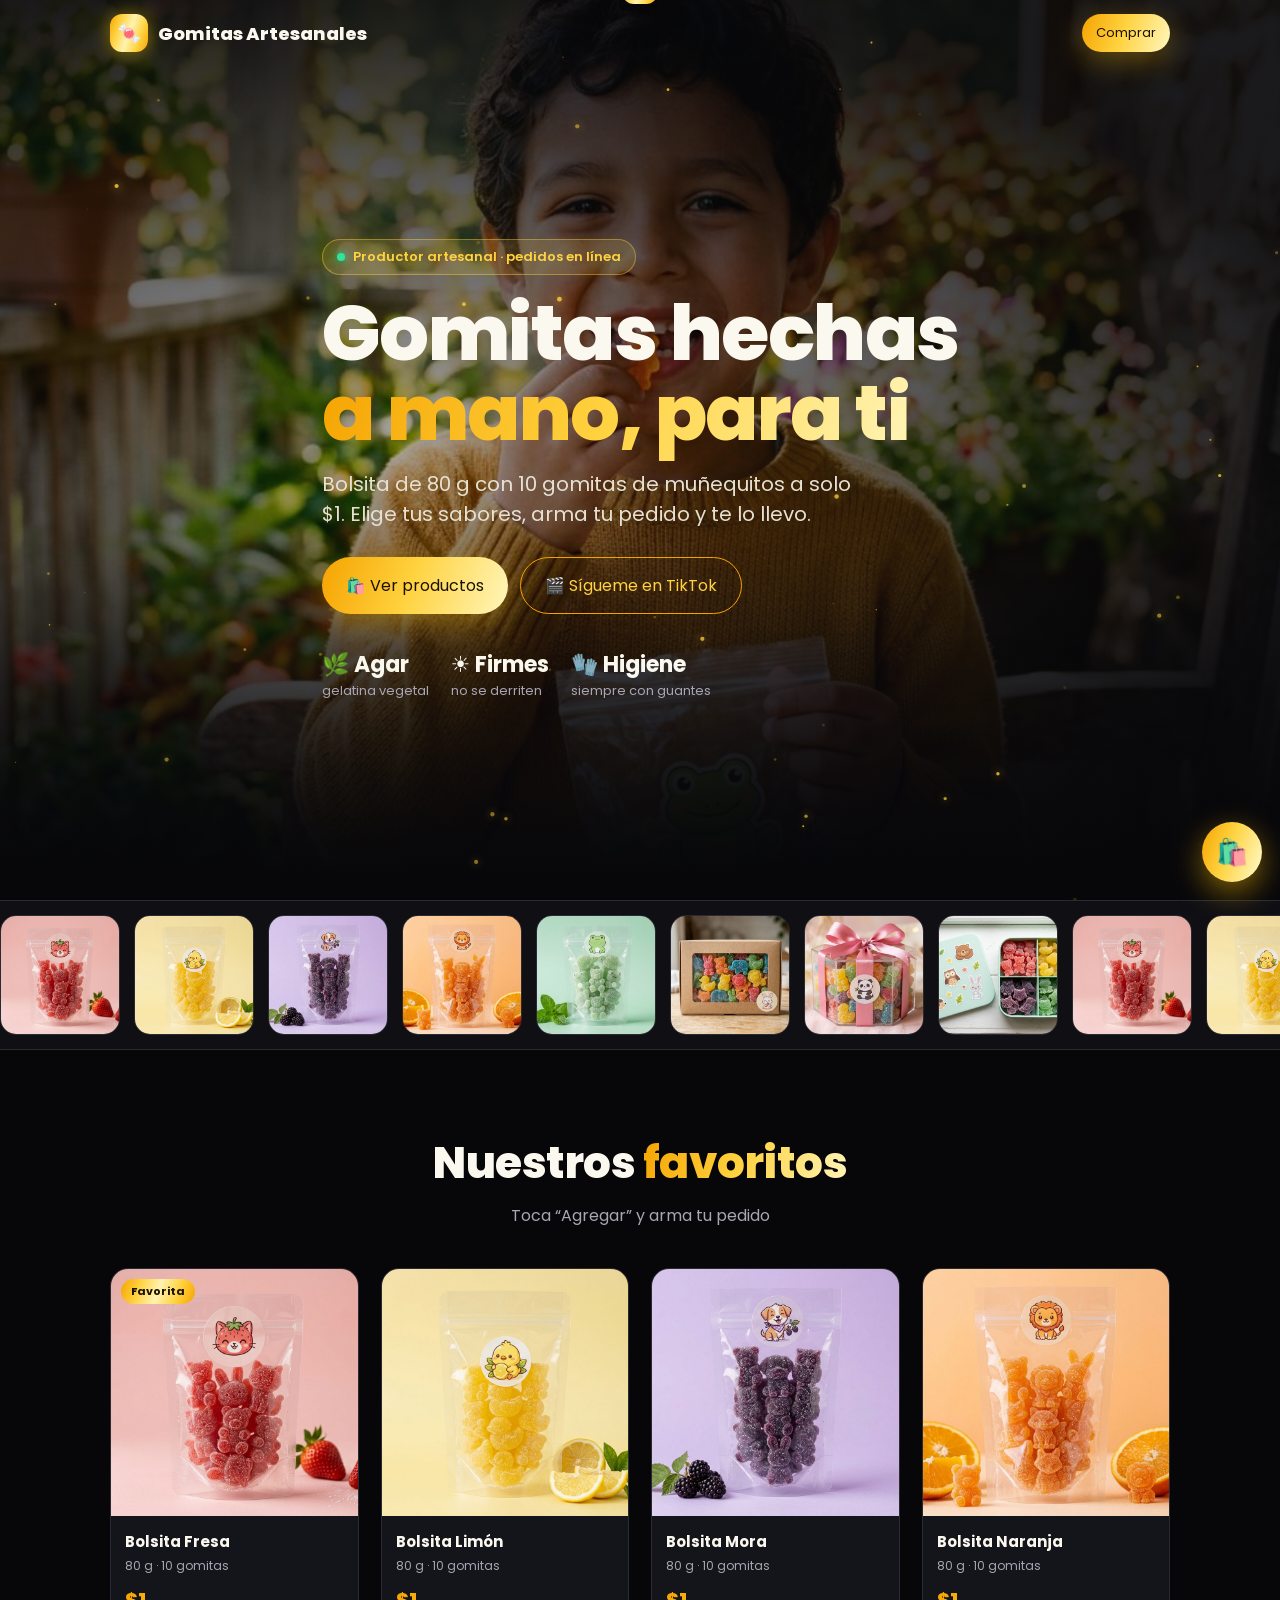
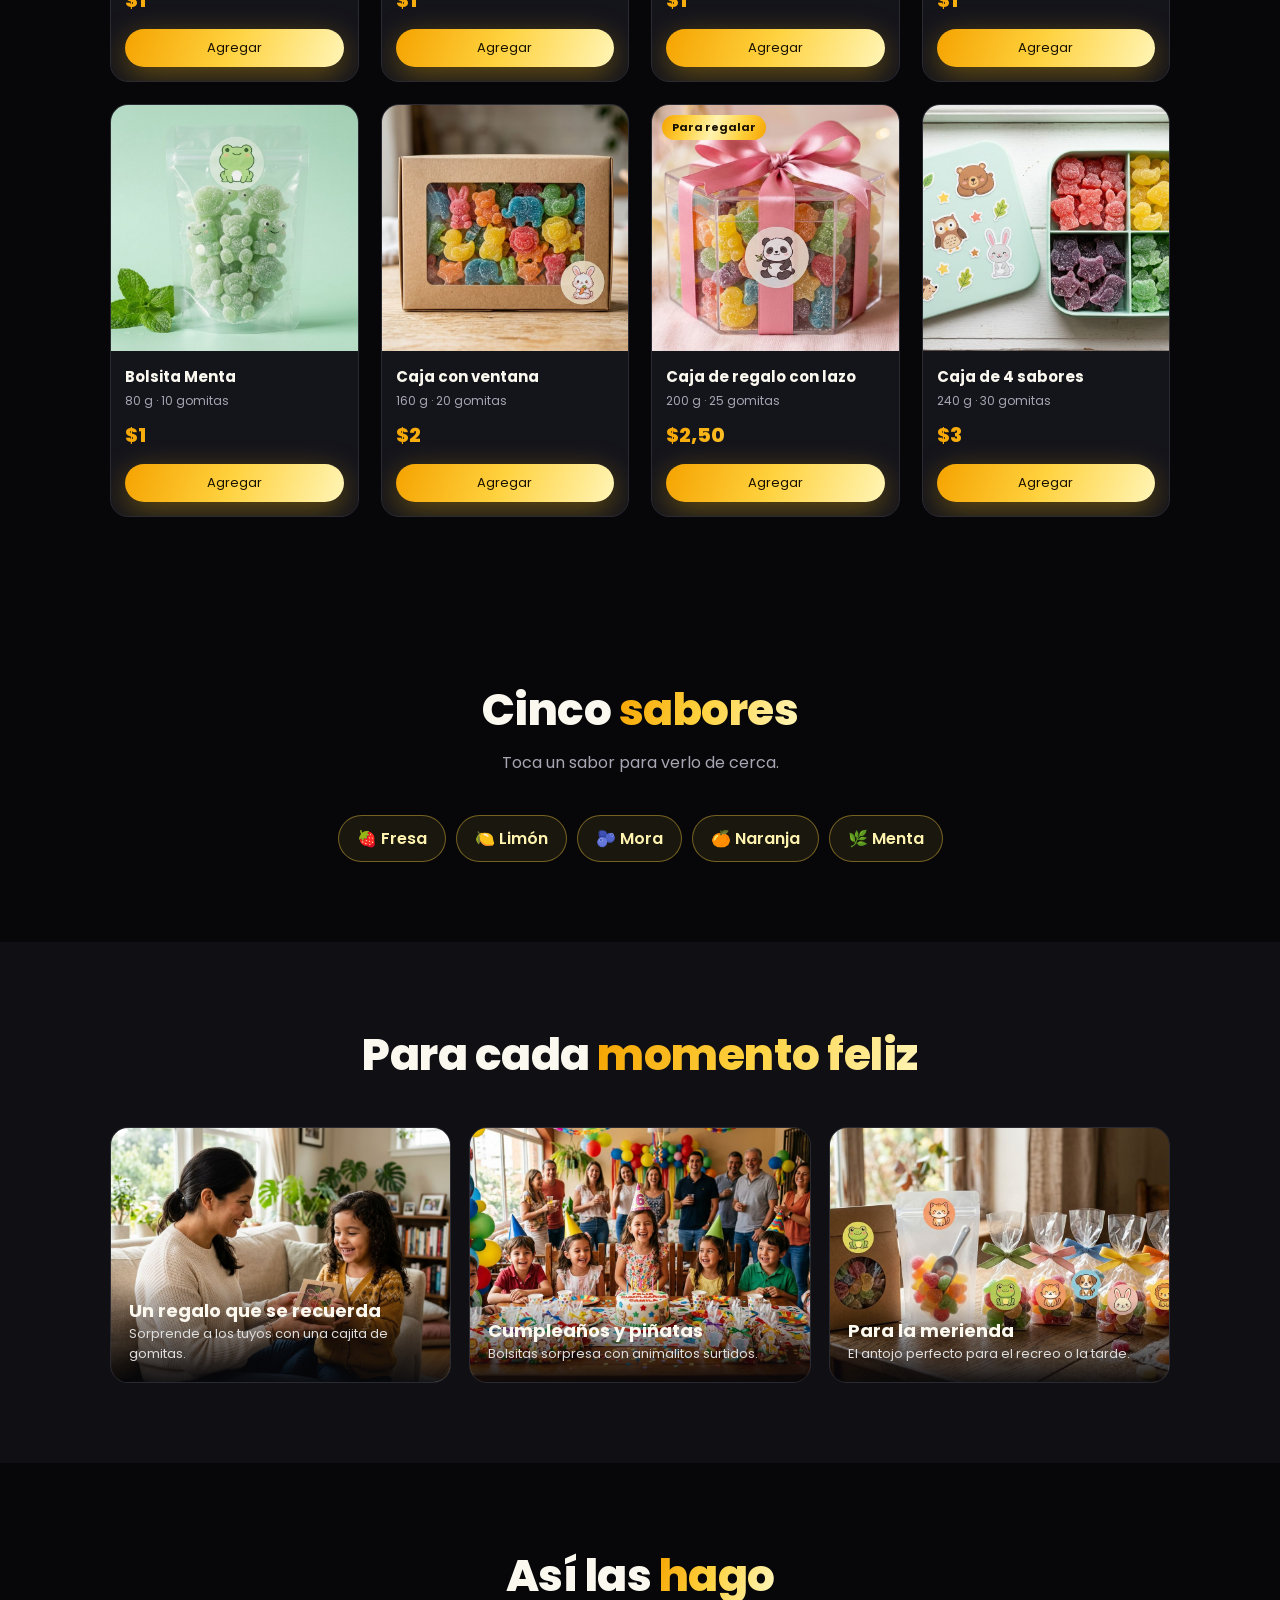
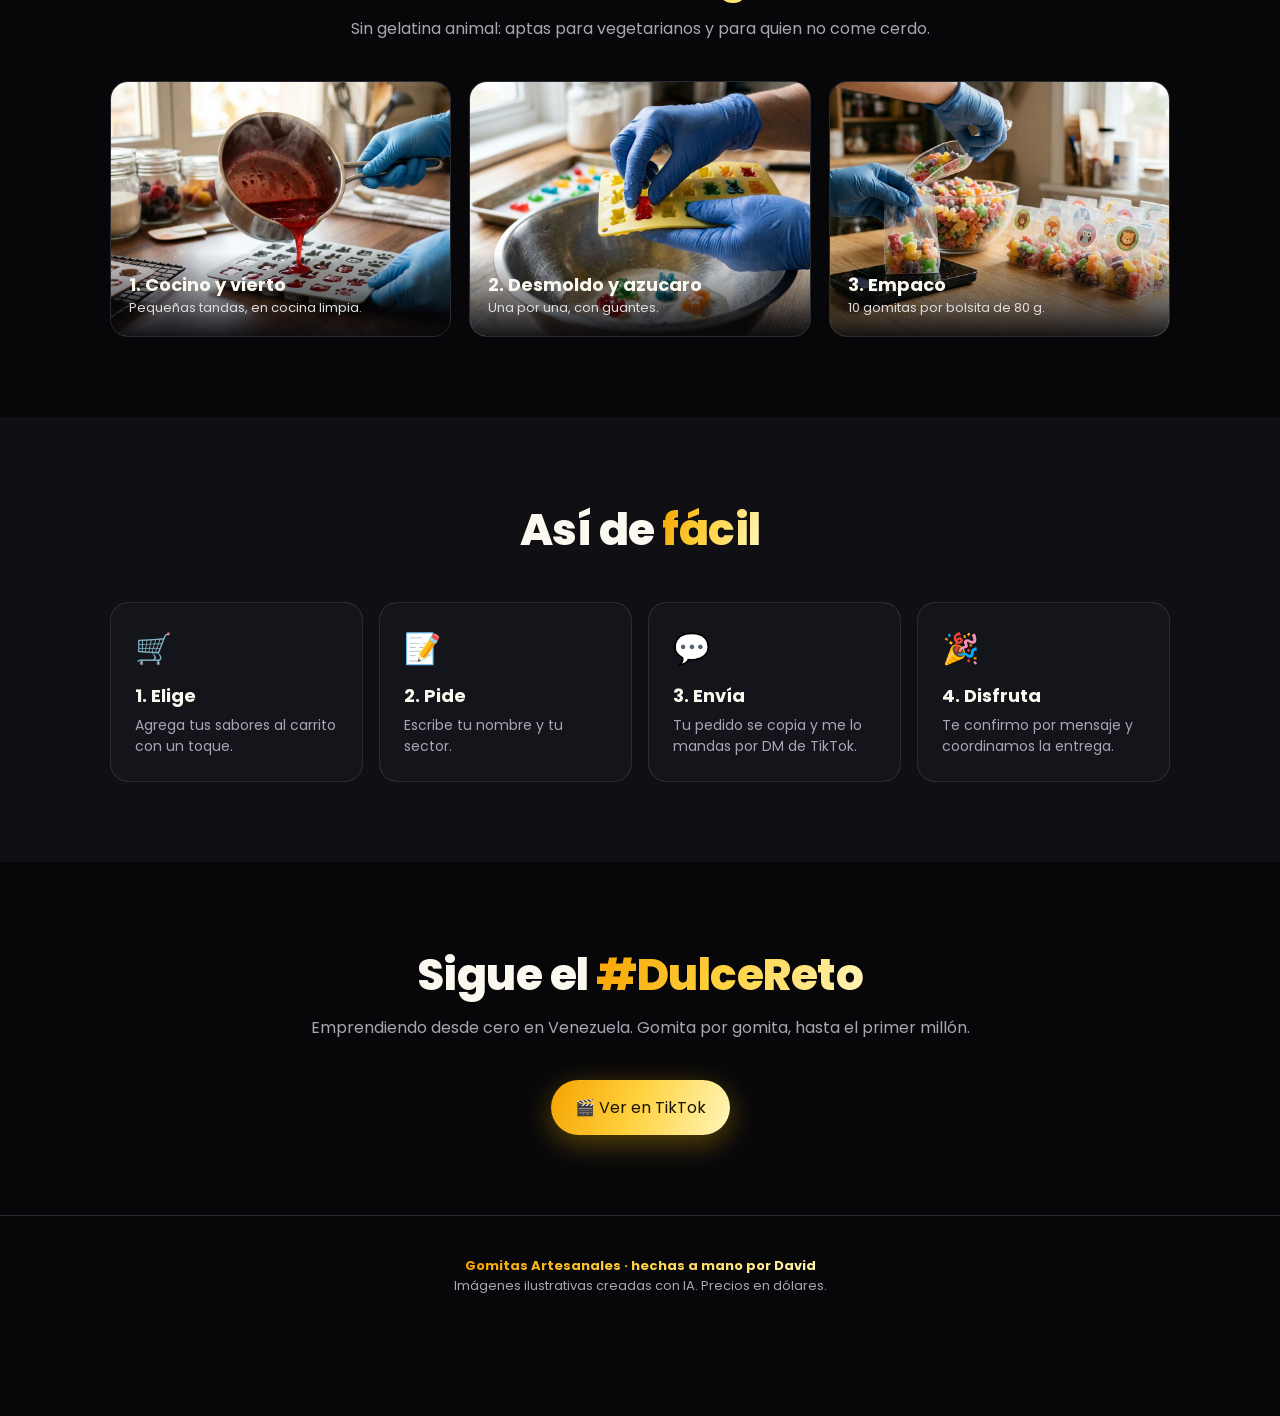
==== commit f78c60ae: "Descripciones de modelos y sabores tocables" ====
--- a/gomitas/index.html
+++ b/gomitas/index.html
@@ -28,6 +28,11 @@
 <section id="productos"><div class="wrap">
   <div class="sh reveal"><h2>Nuestros <span class="gtxt">favoritos</span></h2><p id="refTxt">Toca “Agregar” y arma tu pedido</p></div>
   <div class="prods" id="prods"></div>
+</div></section>
+
+<section><div class="wrap">
+  <div class="sh reveal"><h2>Cinco <span class="gtxt">sabores</span></h2><p>Toca un sabor para verlo de cerca.</p></div>
+  <div class="chips reveal"><span class="chip" data-s="fresa">🍓 Fresa</span><span class="chip" data-s="limon">🍋 Limón</span><span class="chip" data-s="mora">🫐 Mora</span><span class="chip" data-s="naranja">🍊 Naranja</span><span class="chip" data-s="menta">🌿 Menta</span></div>
 </div></section>
 
 <section style="background:var(--bg2)"><div class="wrap">
@@ -74,14 +79,14 @@
 
 <script>
 const TIENDA = { id: 'clientes', tipo: 'al detal', productos: [
-  { id: 'fresa', n: 'Bolsita Fresa', d: '80 g · 10 gomitas', p: 1, img: 'sabor80-fresa.jpg', tag: 'Favorita' },
-  { id: 'limon', n: 'Bolsita Limón', d: '80 g · 10 gomitas', p: 1, img: 'sabor80-limon.jpg' },
-  { id: 'mora', n: 'Bolsita Mora', d: '80 g · 10 gomitas', p: 1, img: 'sabor80-mora.jpg' },
-  { id: 'naranja', n: 'Bolsita Naranja', d: '80 g · 10 gomitas', p: 1, img: 'sabor80-naranja.jpg' },
-  { id: 'menta', n: 'Bolsita Menta', d: '80 g · 10 gomitas', p: 1, img: 'sabor80-menta.jpg' },
-  { id: 'caja-ventana', n: 'Caja con ventana', d: '160 g · 20 gomitas', p: 2, img: '../vendedores/pres-caja-ventana.jpg' },
-  { id: 'caja-regalo', n: 'Caja de regalo con lazo', d: '200 g · 25 gomitas', p: 2.5, img: '../vendedores/pres-caja-regalo.jpg', tag: 'Para regalar' },
-  { id: 'caja-4', n: 'Caja de 4 sabores', d: '240 g · 30 gomitas', p: 3, img: '../vendedores/pres-caja-4-sabores.jpg' }
+  { id: 'fresa', sabor: 'fresa', n: 'Bolsita Fresa', d: '80 g · 10 gomitas', p: 1, img: 'sabor80-fresa.jpg', tag: 'Favorita' },
+  { id: 'limon', sabor: 'limon', n: 'Bolsita Limón', d: '80 g · 10 gomitas', p: 1, img: 'sabor80-limon.jpg' },
+  { id: 'mora', sabor: 'mora', n: 'Bolsita Mora', d: '80 g · 10 gomitas', p: 1, img: 'sabor80-mora.jpg' },
+  { id: 'naranja', sabor: 'naranja', n: 'Bolsita Naranja', d: '80 g · 10 gomitas', p: 1, img: 'sabor80-naranja.jpg' },
+  { id: 'menta', sabor: 'menta', n: 'Bolsita Menta', d: '80 g · 10 gomitas', p: 1, img: 'sabor80-menta.jpg' },
+  { id: 'caja-ventana', n: 'Caja con ventana', d: '160 g · 20 gomitas', p: 2, img: '../vendedores/pres-caja-ventana.jpg', info: { desc: 'Caja de cartón con ventana transparente: las gomitas se ven desde afuera. Elige uno o dos sabores.', carac: ['Ventana transparente', '20 gomitas surtidas'], ocasiones: ['Detalle de oficina', 'Día del maestro', 'Agradecimiento', 'Merienda compartida'] } },
+  { id: 'caja-regalo', n: 'Caja de regalo con lazo', d: '200 g · 25 gomitas', p: 2.5, img: '../vendedores/pres-caja-regalo.jpg', tag: 'Para regalar', info: { desc: 'Caja de regalo con lazo de cinta, lista para entregar sin envolver.', carac: ['Lazo de cinta', '25 gomitas surtidas'], ocasiones: ['Cumpleaños', 'Día de la madre', 'San Valentín', 'Navidad'] } },
+  { id: 'caja-4', n: 'Caja de 4 sabores', d: '240 g · 30 gomitas', p: 3, img: '../vendedores/pres-caja-4-sabores.jpg', info: { desc: 'Cuatro compartimientos, un sabor en cada uno: para probarlos todos.', carac: ['4 compartimientos', '30 gomitas'], ocasiones: ['Para compartir en familia', 'Reuniones', 'Regalo especial', 'Fiestas'] } }
 ]};
 </script>
 <script src="../lujo.js"></script>
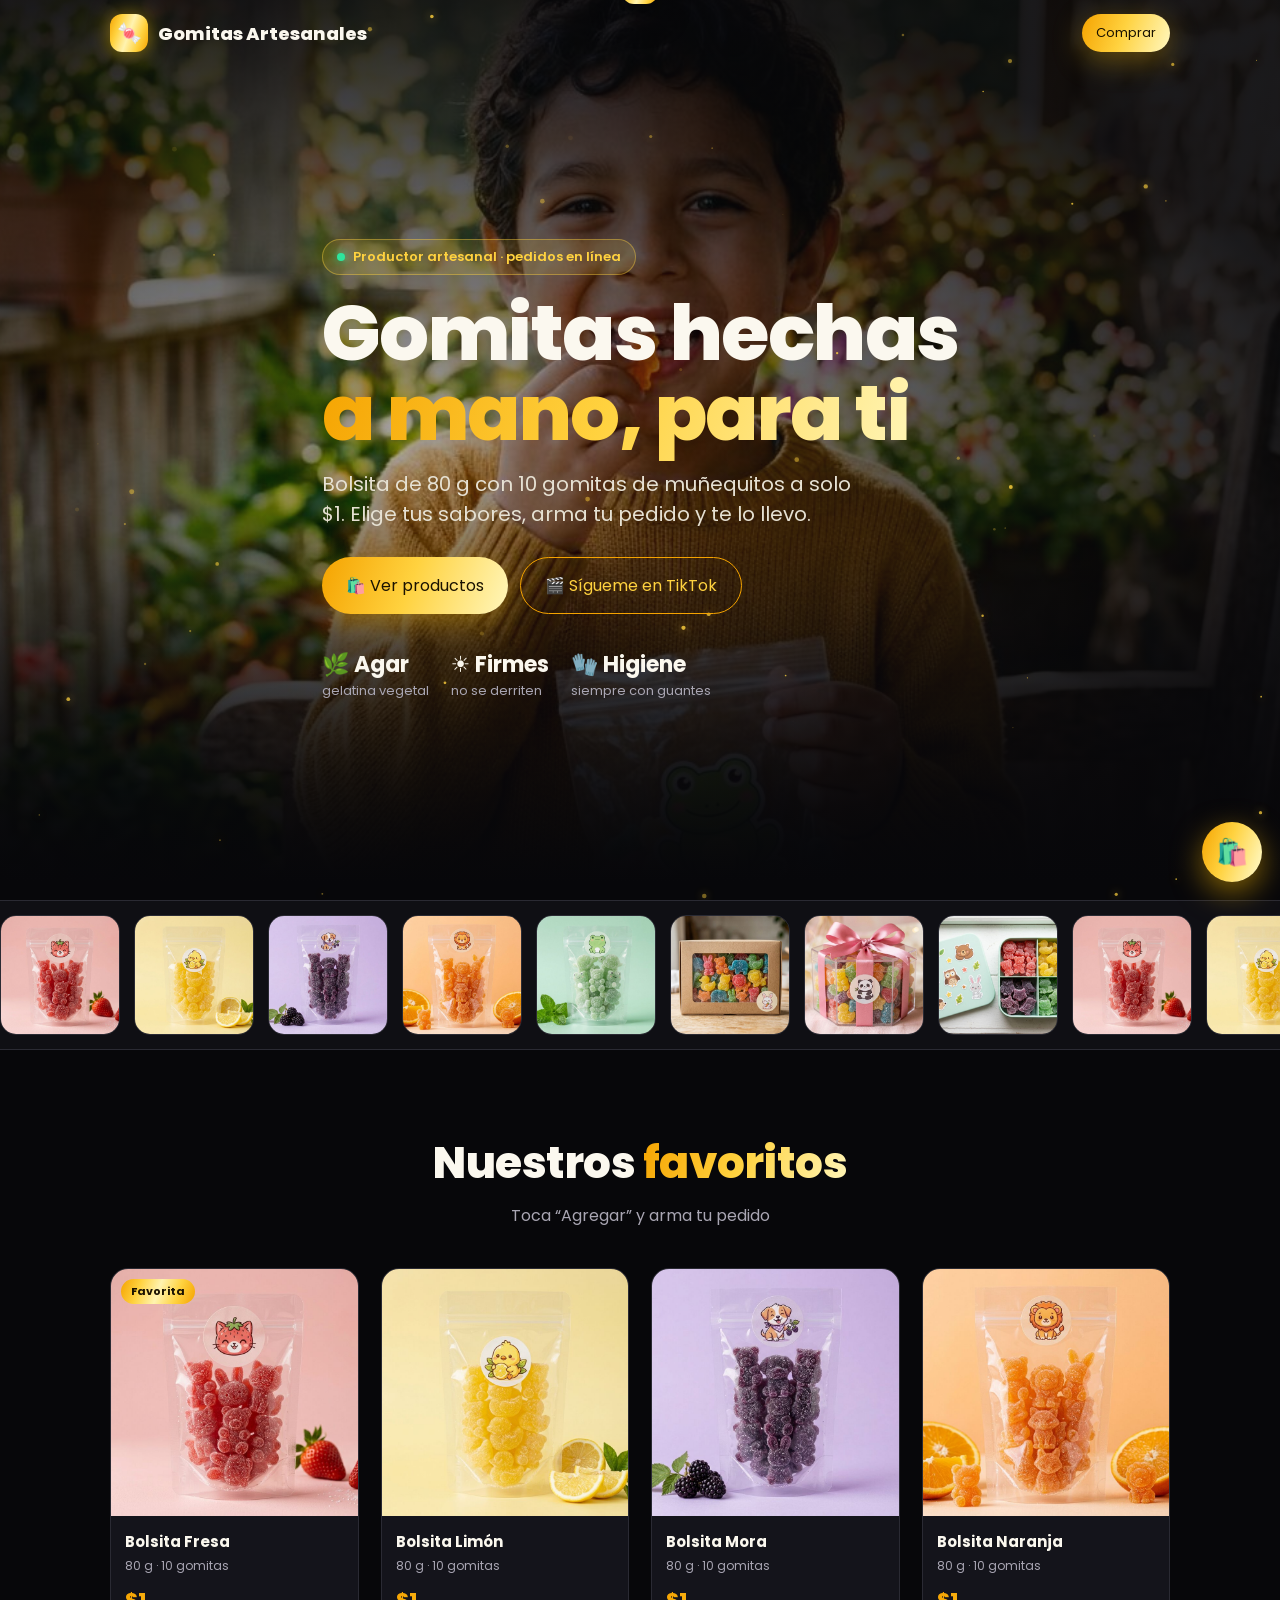
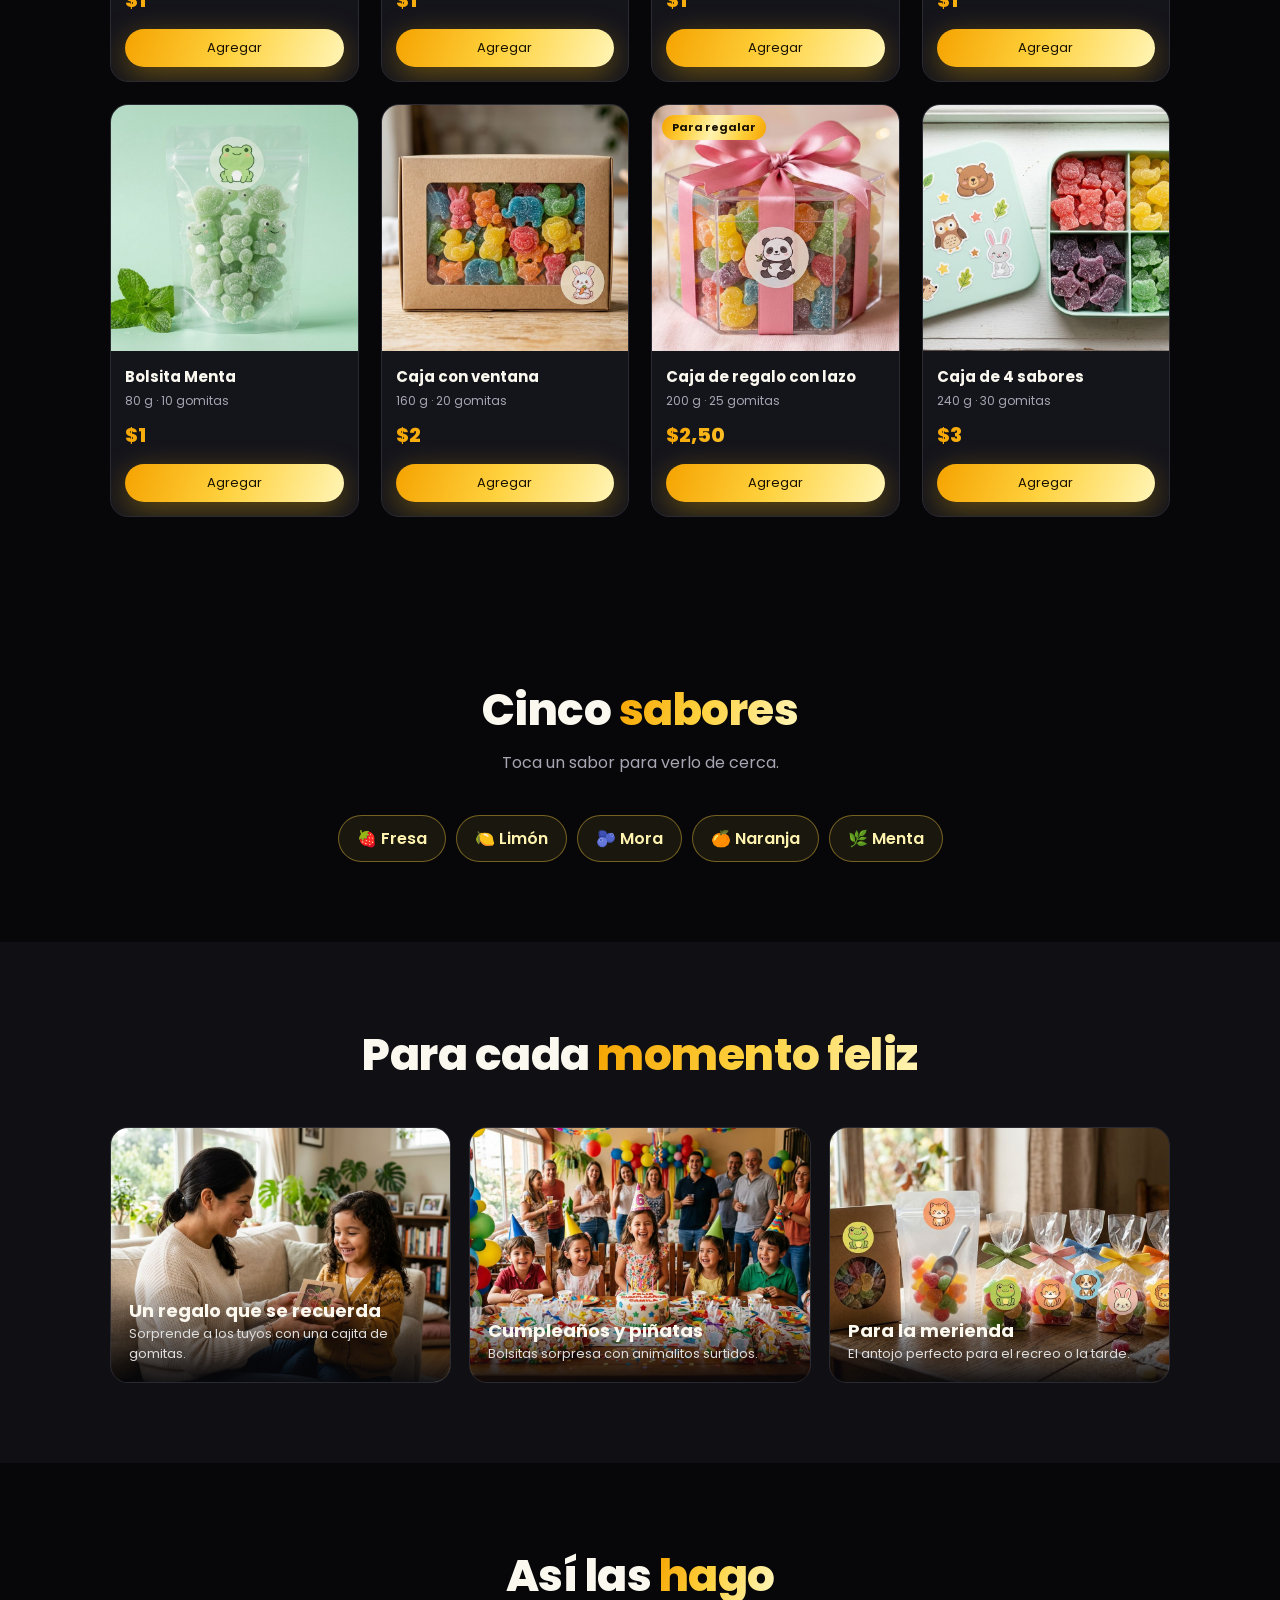
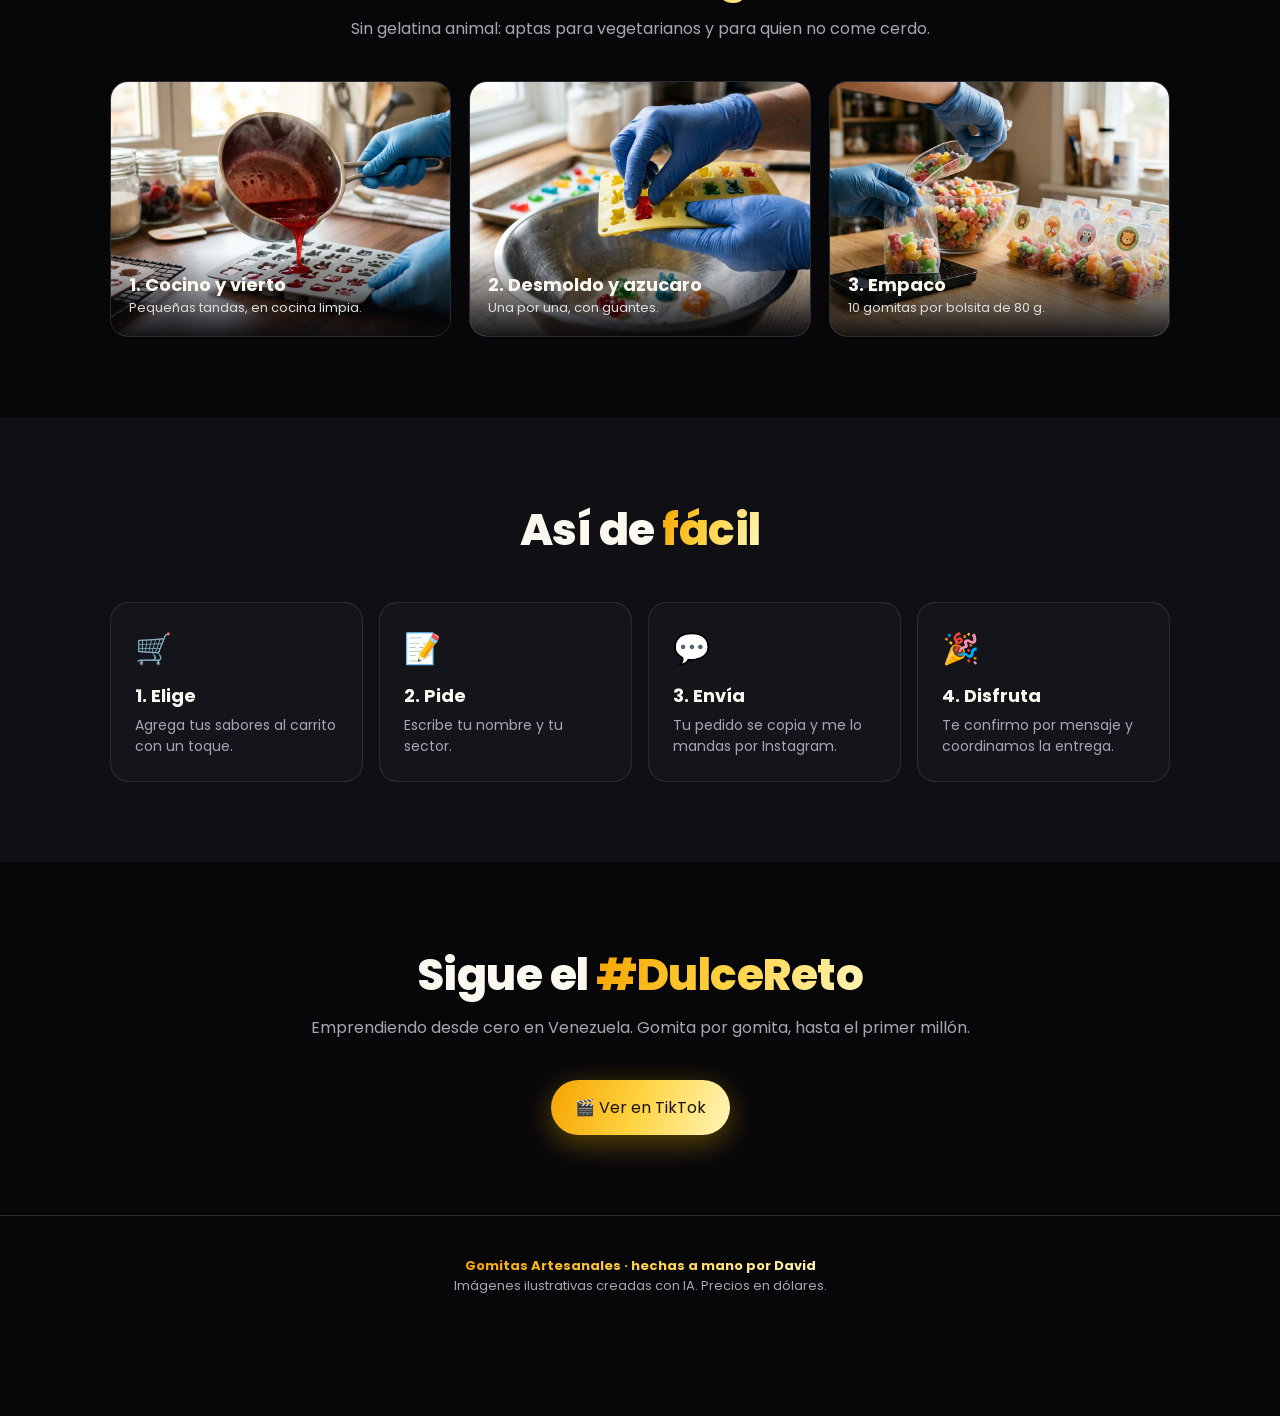
==== commit 9100dd57: "Pedidos por chat de Instagram (ManyChat)" ====
--- a/gomitas/index.html
+++ b/gomitas/index.html
@@ -58,7 +58,7 @@
   <div class="feats">
     <div class="ft reveal"><span class="ic">🛒</span><h3>1. Elige</h3><p>Agrega tus sabores al carrito con un toque.</p></div>
     <div class="ft reveal"><span class="ic">📝</span><h3>2. Pide</h3><p>Escribe tu nombre y tu sector.</p></div>
-    <div class="ft reveal"><span class="ic">💬</span><h3>3. Envía</h3><p>Tu pedido se copia y me lo mandas por DM de TikTok.</p></div>
+    <div class="ft reveal"><span class="ic">💬</span><h3>3. Envía</h3><p>Tu pedido se copia y me lo mandas por Instagram.</p></div>
     <div class="ft reveal"><span class="ic">🎉</span><h3>4. Disfruta</h3><p>Te confirmo por mensaje y coordinamos la entrega.</p></div>
   </div>
 </div></section>
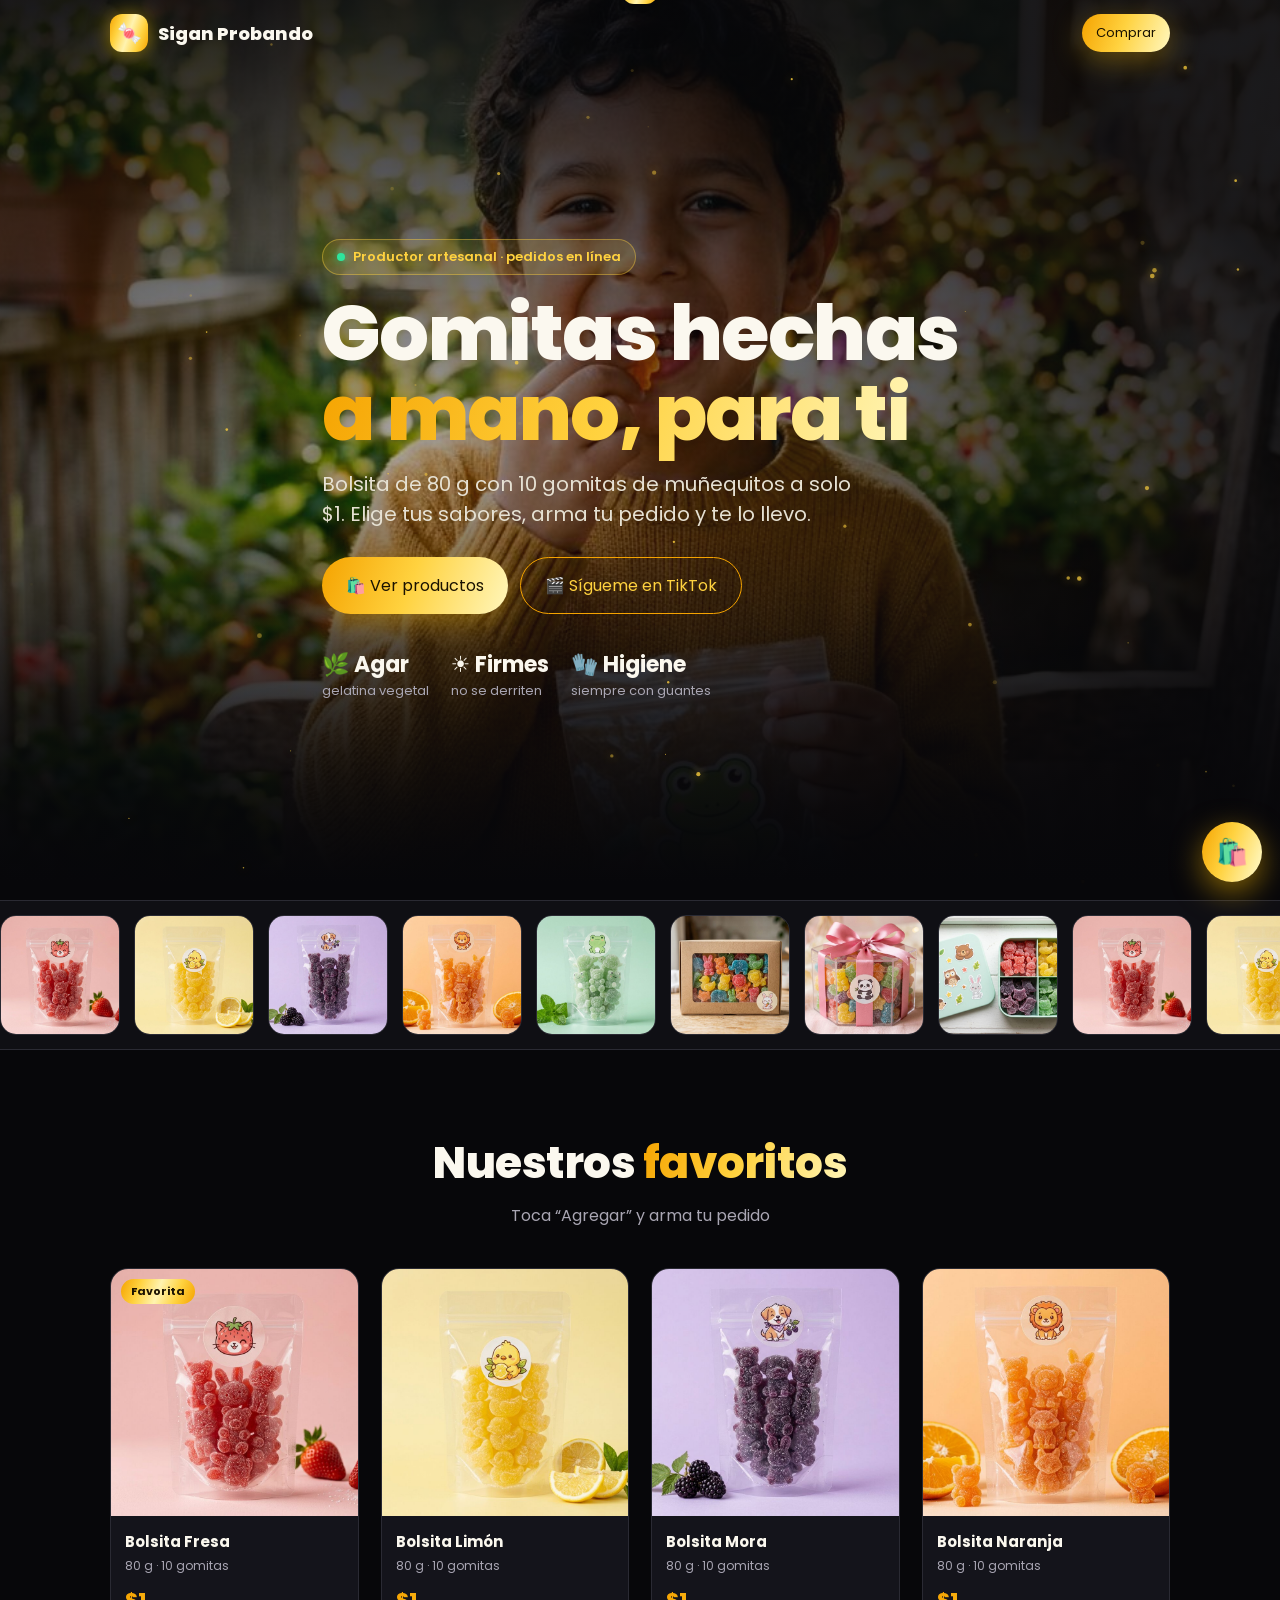
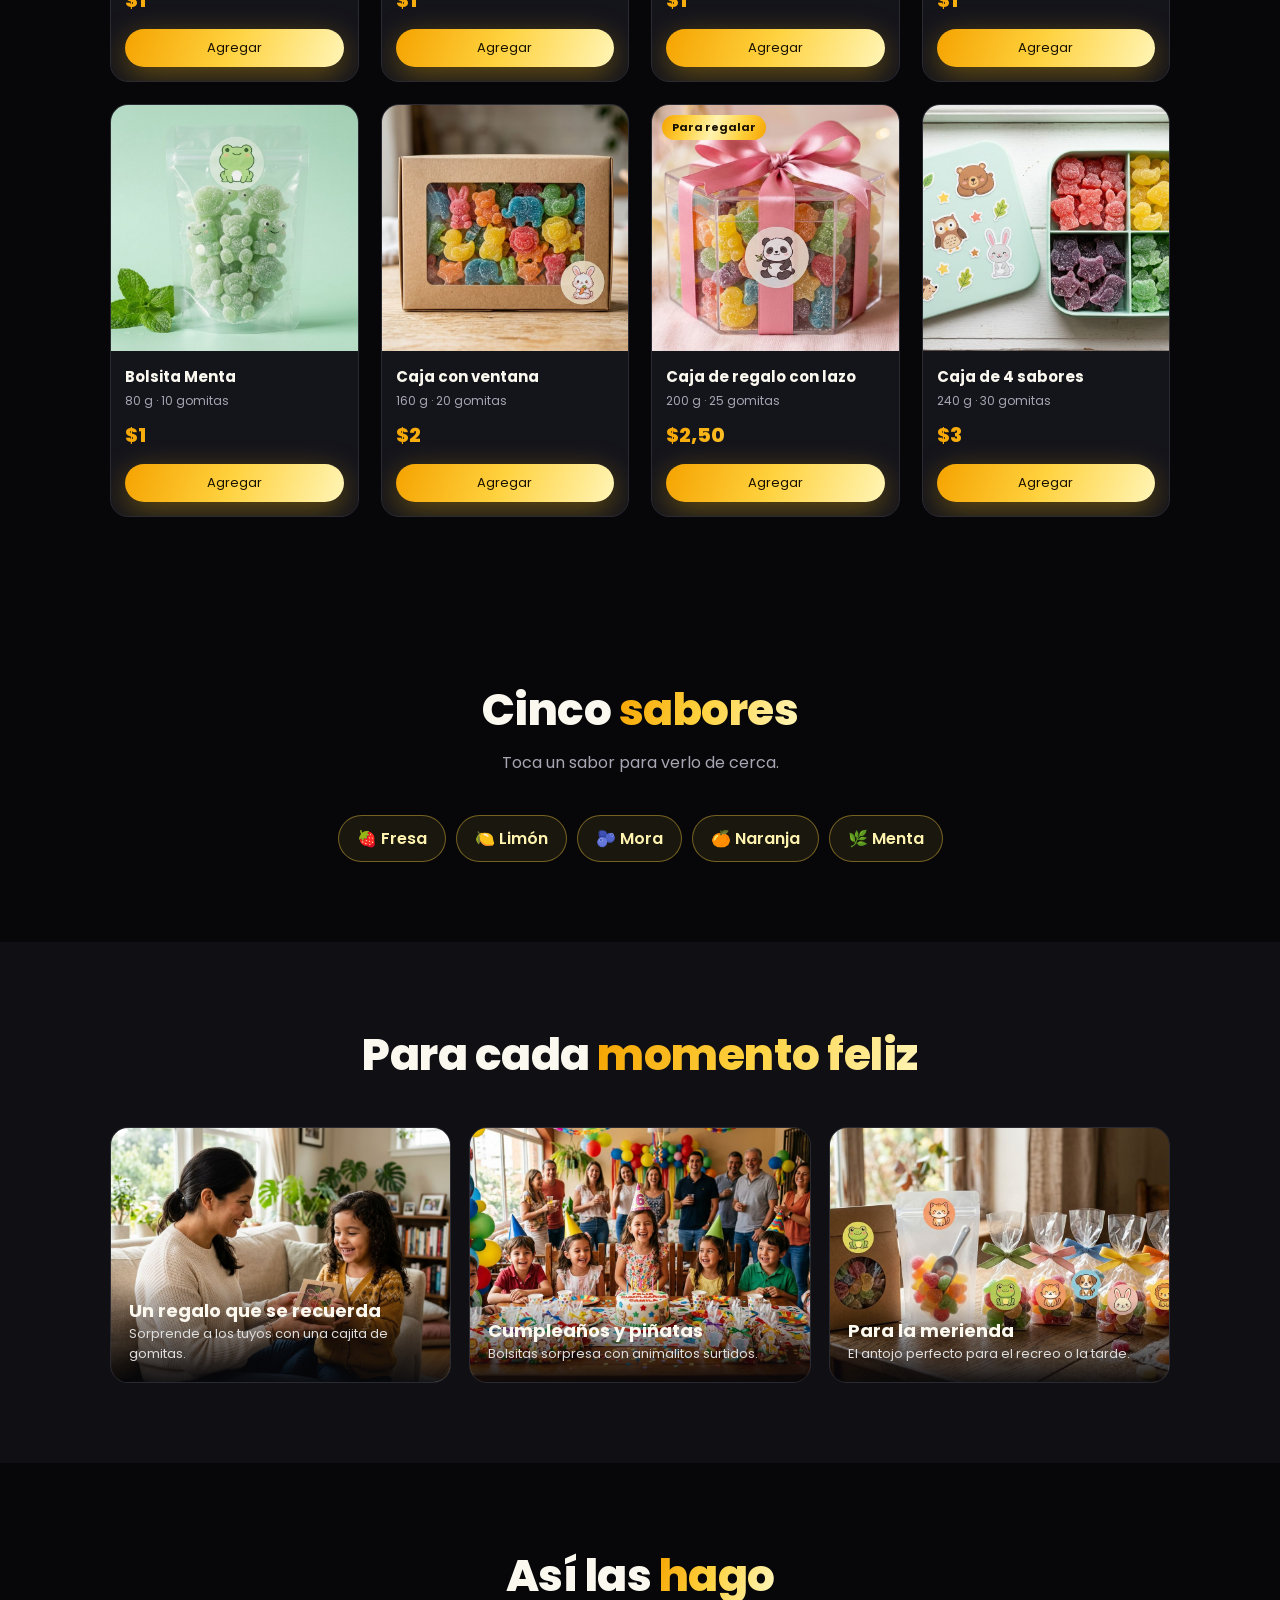
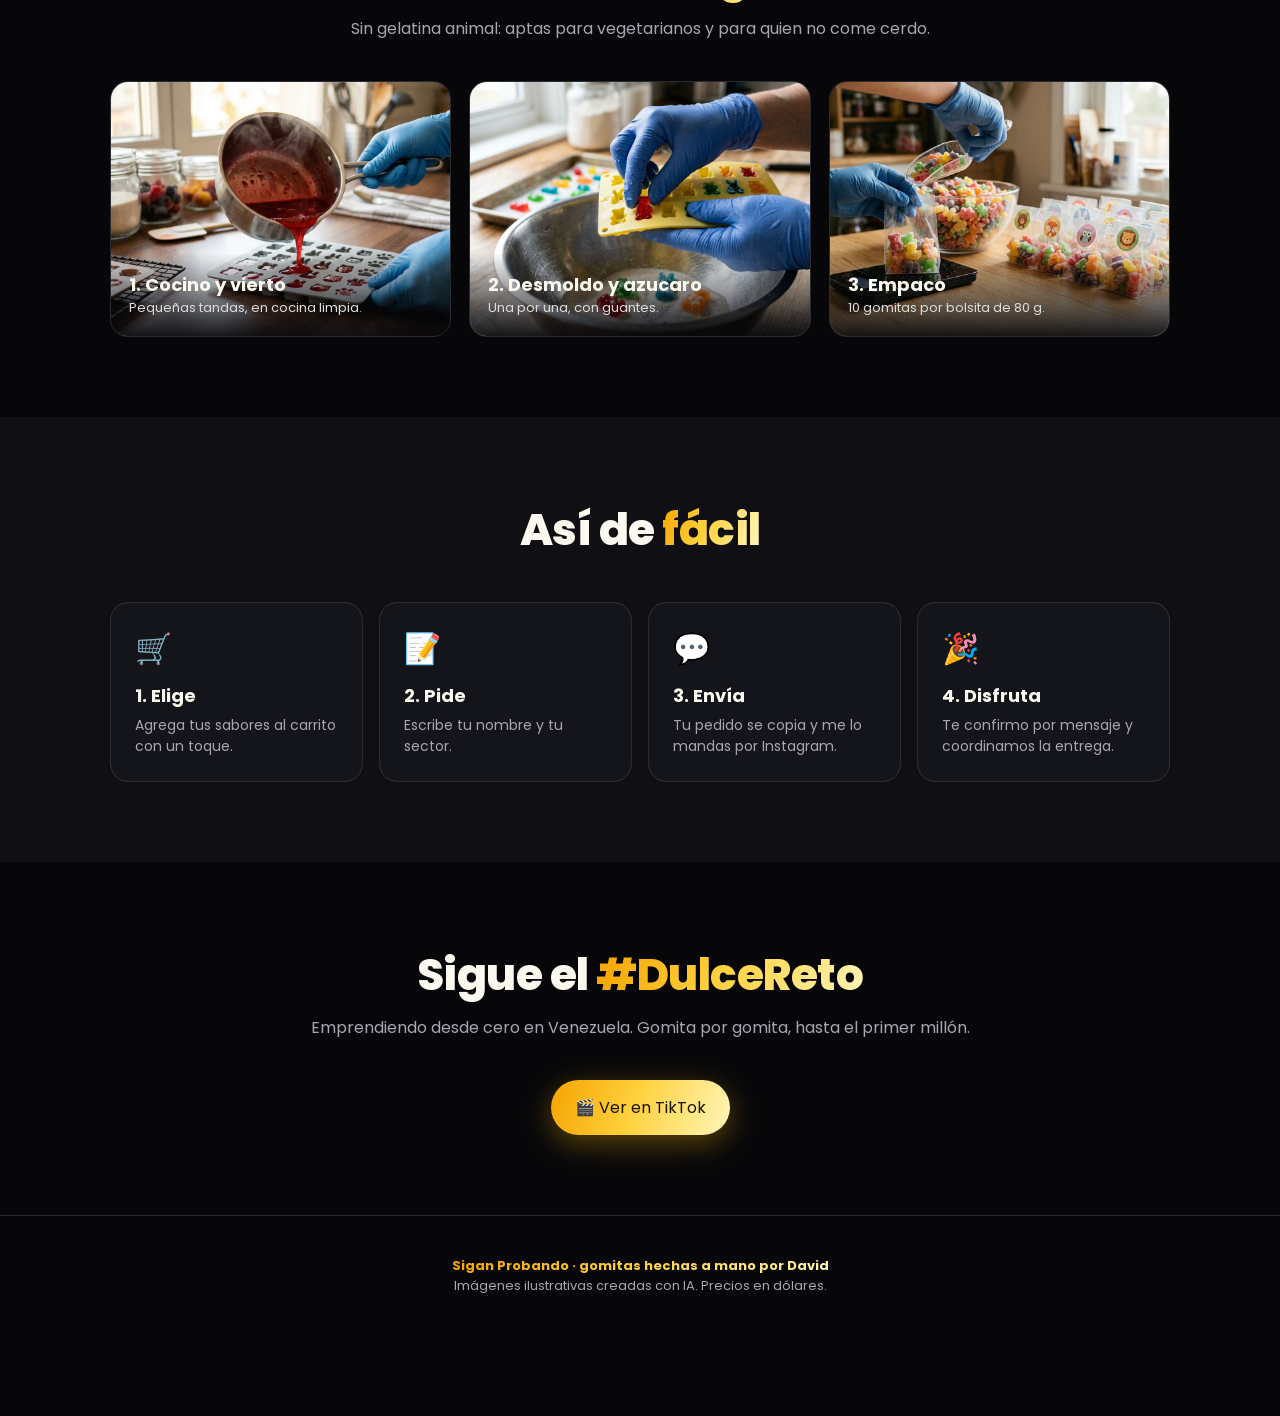
==== commit d3e56aeb: "Marca nueva: Sigan Probando" ====
--- a/gomitas/index.html
+++ b/gomitas/index.html
@@ -3,14 +3,14 @@
 <head>
 <meta charset="UTF-8"><meta name="viewport" content="width=device-width,initial-scale=1">
 <meta name="theme-color" content="#07070a">
-<title>Gomitas artesanales · Hechas a mano</title>
+<title>Sigan Probando · Gomitas artesanales</title>
 <meta name="description" content="Gomitas artesanales de gelatina vegetal (agar). Bolsita de 80 g, 10 gomitas, a $1.">
 <meta property="og:image" content="https://dunig5.github.io/comisiones/gomitas/hero-nino-centrado.jpg">
 <link rel="preconnect" href="https://fonts.googleapis.com"><link href="https://fonts.googleapis.com/css2?family=Poppins:wght@400;500;600;700;800&display=swap" rel="stylesheet">
 <link rel="stylesheet" href="../lujo.css">
 </head>
 <body>
-<nav class="top" id="nav"><div class="wrap"><a class="brand" href="#"><i>🍬</i><span>Gomitas Artesanales</span></a><span class="sp"></span><a class="btn sm" href="#productos">Comprar</a></div></nav>
+<nav class="top" id="nav"><div class="wrap"><a class="brand" href="#"><i>🍬</i><span>Sigan Probando</span></a><span class="sp"></span><a class="btn sm" href="#productos">Comprar</a></div></nav>
 
 <header class="hero">
   <div class="bg" style="background-image:url(hero-nino-centrado.jpg)"></div><div class="shade"></div><canvas id="sparks"></canvas>
@@ -68,7 +68,7 @@
   <a class="btn reveal" href="https://www.tiktok.com/@delossantospro" target="_blank" rel="noopener">🎬 Ver en TikTok</a>
 </div></section>
 
-<footer><span class="gtxt" style="font-weight:700">Gomitas Artesanales · hechas a mano por David</span><br>Imágenes ilustrativas creadas con IA. Precios en dólares.</footer>
+<footer><span class="gtxt" style="font-weight:700">Sigan Probando · gomitas hechas a mano por David</span><br>Imágenes ilustrativas creadas con IA. Precios en dólares.</footer>
 
 <div class="fab"><button onclick="abrirCarrito()" id="fCart" aria-label="Carrito">🛍️<span class="ct" id="cCart"></span></button></div>
 <div class="drawer" id="dCart"><div class="ov" onclick="cerrar()"></div><div class="pn">
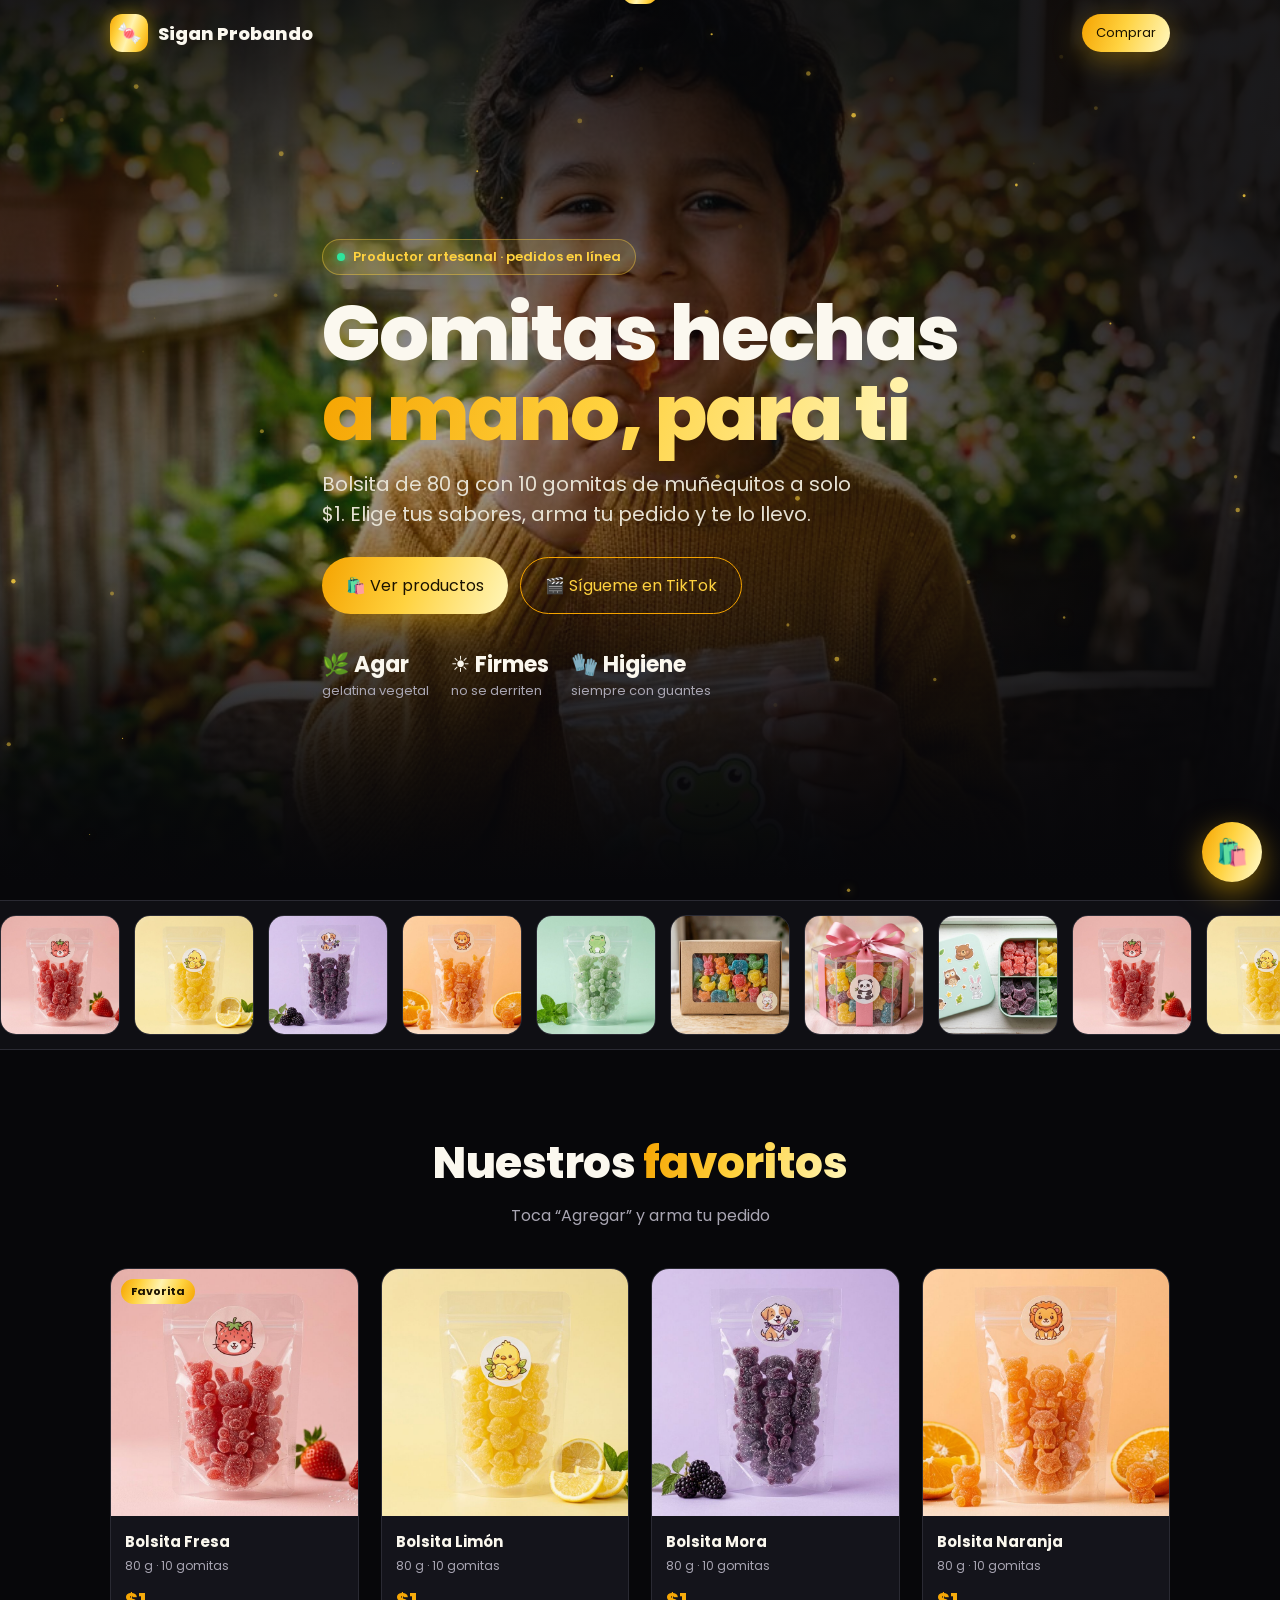
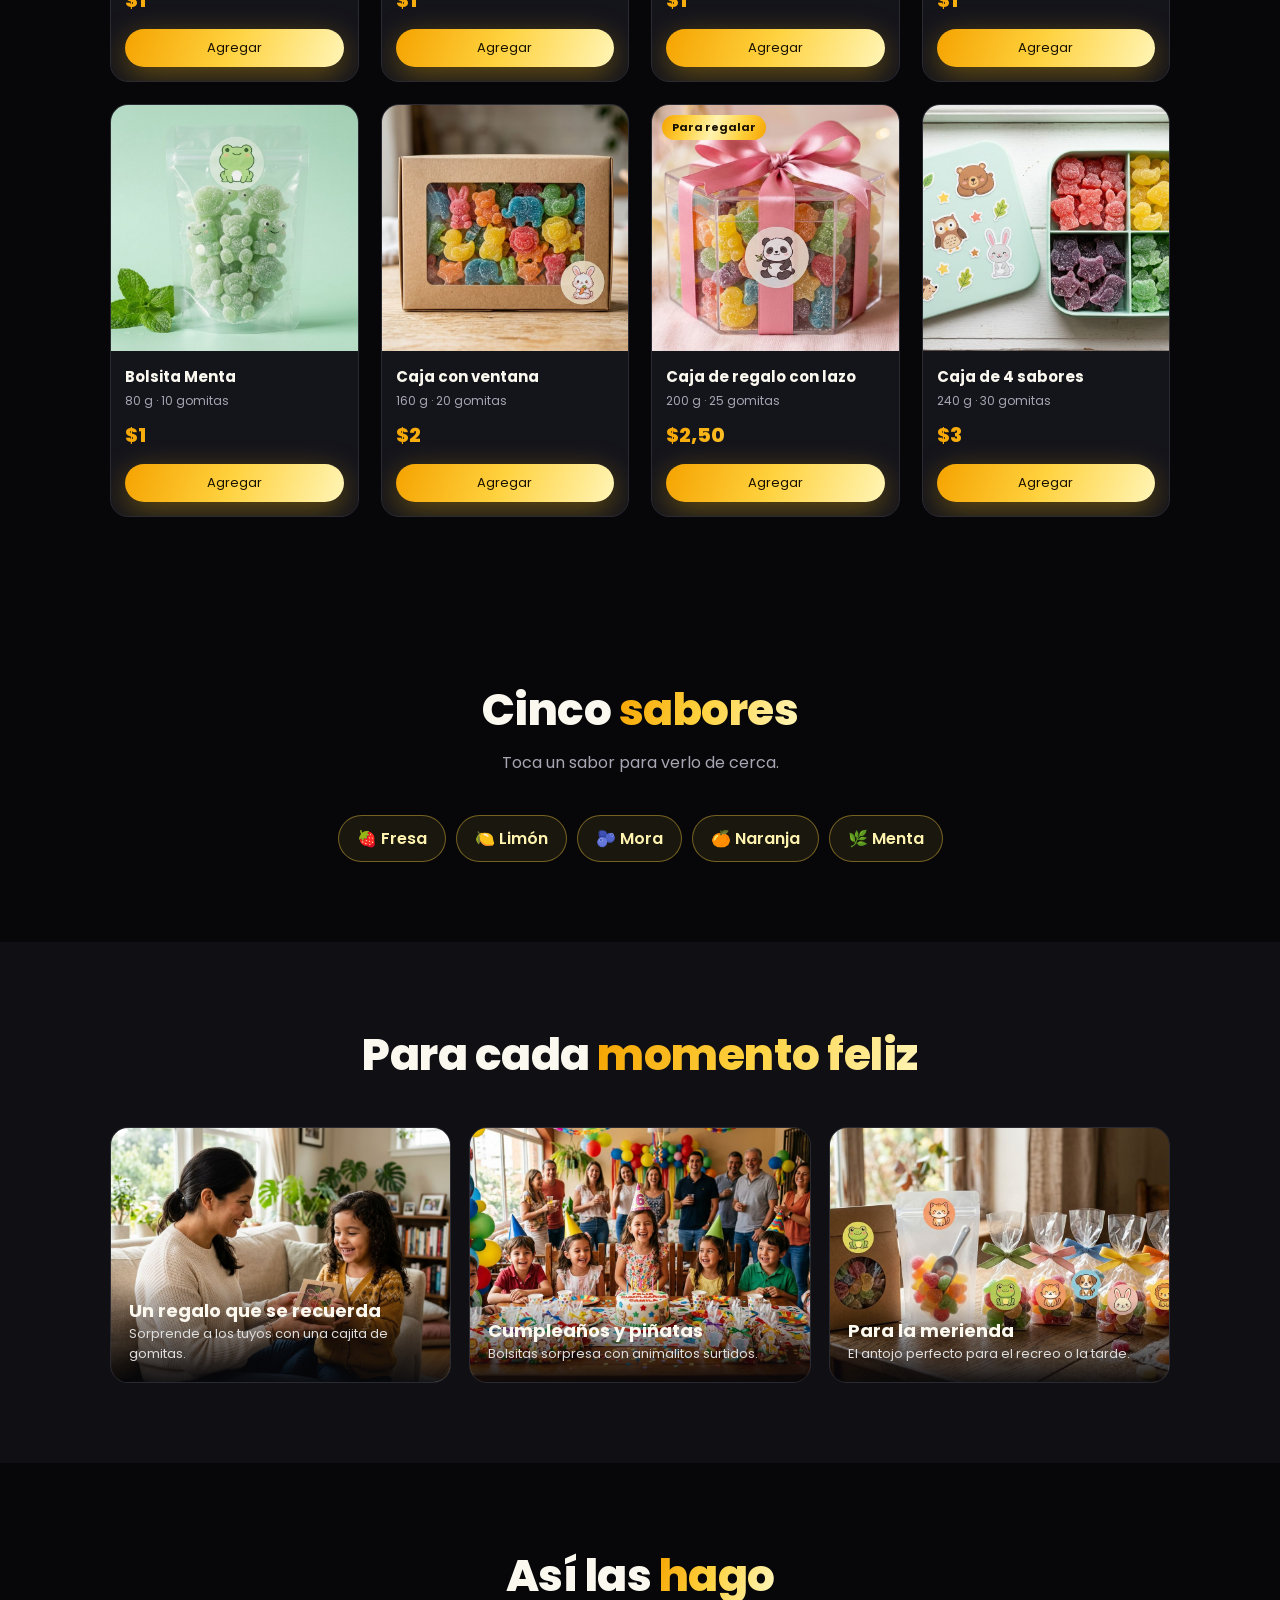
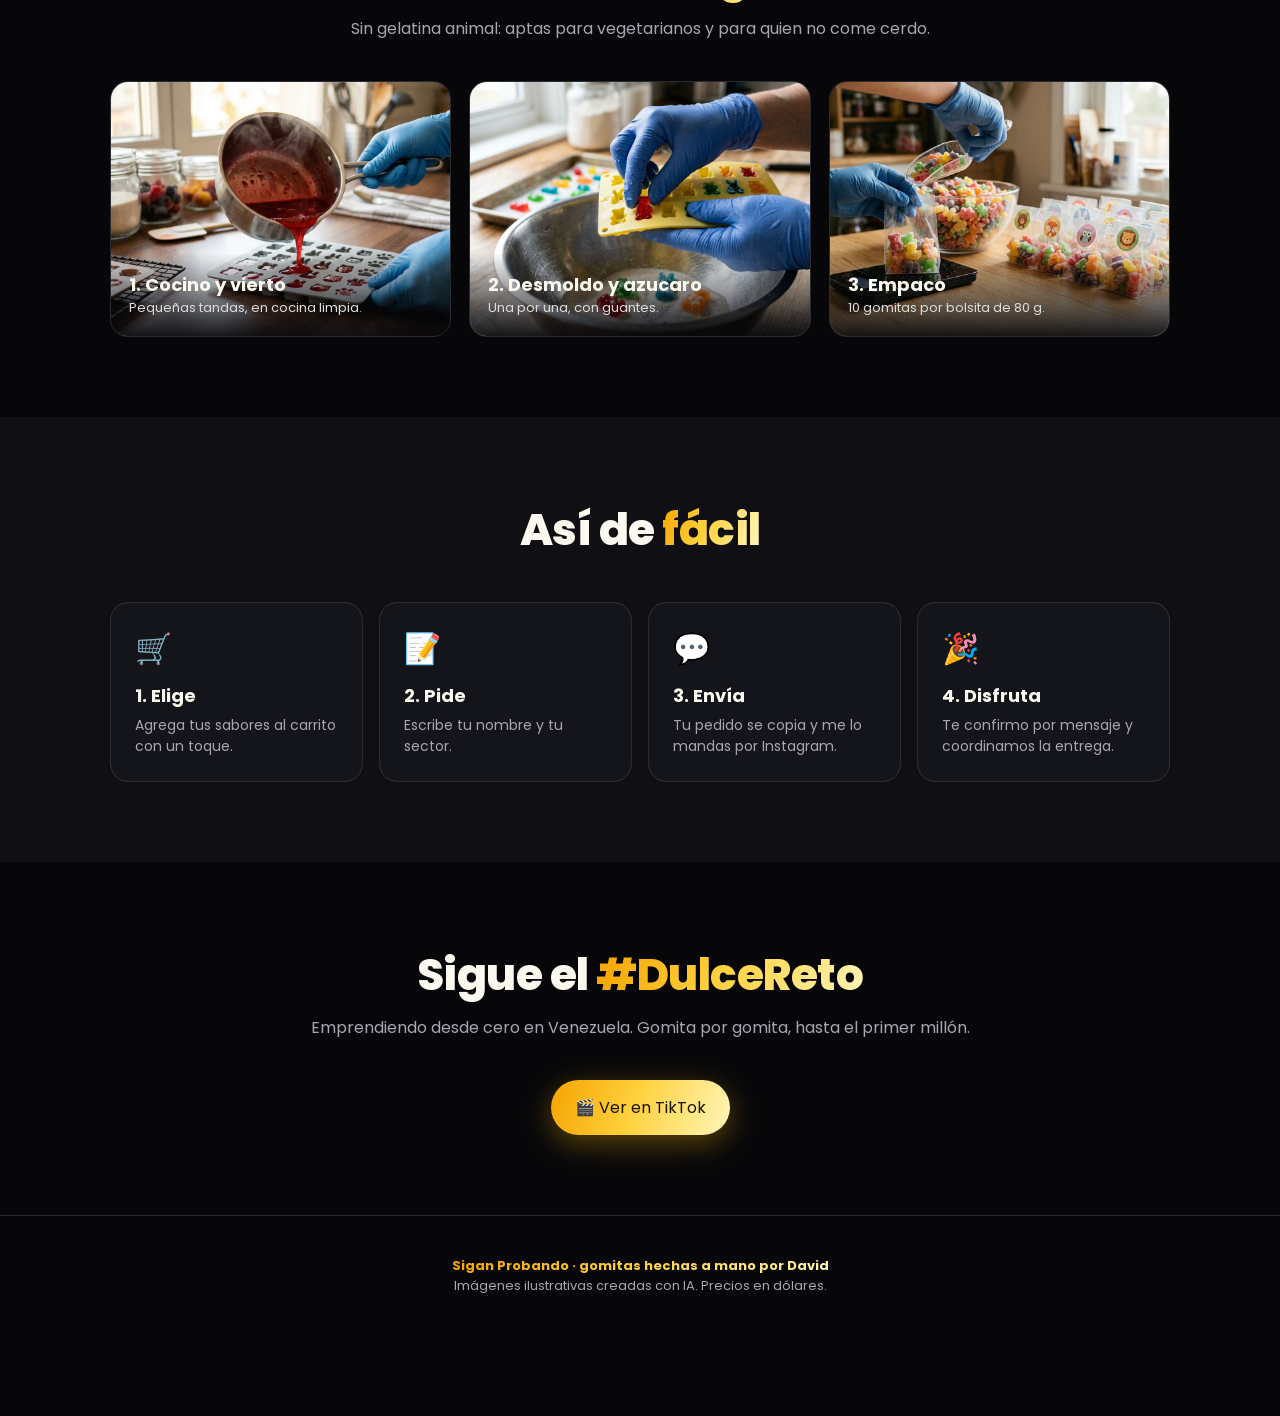
==== commit 954e4c91: "Redes: @sigan.probando" ====
--- a/gomitas/index.html
+++ b/gomitas/index.html
@@ -18,7 +18,7 @@
     <span class="kicker"><b></b> Productor artesanal · pedidos en línea</span>
     <h1>Gomitas hechas<br><span class="gtxt">a mano, para ti</span></h1>
     <p class="lead">Bolsita de 80 g con 10 gomitas de muñequitos a solo $1. Elige tus sabores, arma tu pedido y te lo llevo.</p>
-    <div class="ctas"><a class="btn" href="#productos">🛍️ Ver productos</a><a class="btn ghost" href="https://www.tiktok.com/@delossantospro" target="_blank" rel="noopener">🎬 Sígueme en TikTok</a></div>
+    <div class="ctas"><a class="btn" href="#productos">🛍️ Ver productos</a><a class="btn ghost" href="https://www.tiktok.com/@sigan.probando" target="_blank" rel="noopener">🎬 Sígueme en TikTok</a></div>
     <div class="trust"><div><b>🌿 Agar</b>gelatina vegetal</div><div><b>☀️ Firmes</b>no se derriten</div><div><b>🧤 Higiene</b>siempre con guantes</div></div>
   </div>
 </header>
@@ -65,7 +65,7 @@
 
 <section><div class="wrap" style="text-align:center">
   <div class="sh reveal"><h2>Sigue el <span class="gtxt">#DulceReto</span></h2><p>Emprendiendo desde cero en Venezuela. Gomita por gomita, hasta el primer millón.</p></div>
-  <a class="btn reveal" href="https://www.tiktok.com/@delossantospro" target="_blank" rel="noopener">🎬 Ver en TikTok</a>
+  <a class="btn reveal" href="https://www.tiktok.com/@sigan.probando" target="_blank" rel="noopener">🎬 Ver en TikTok</a>
 </div></section>
 
 <footer><span class="gtxt" style="font-weight:700">Sigan Probando · gomitas hechas a mano por David</span><br>Imágenes ilustrativas creadas con IA. Precios en dólares.</footer>
